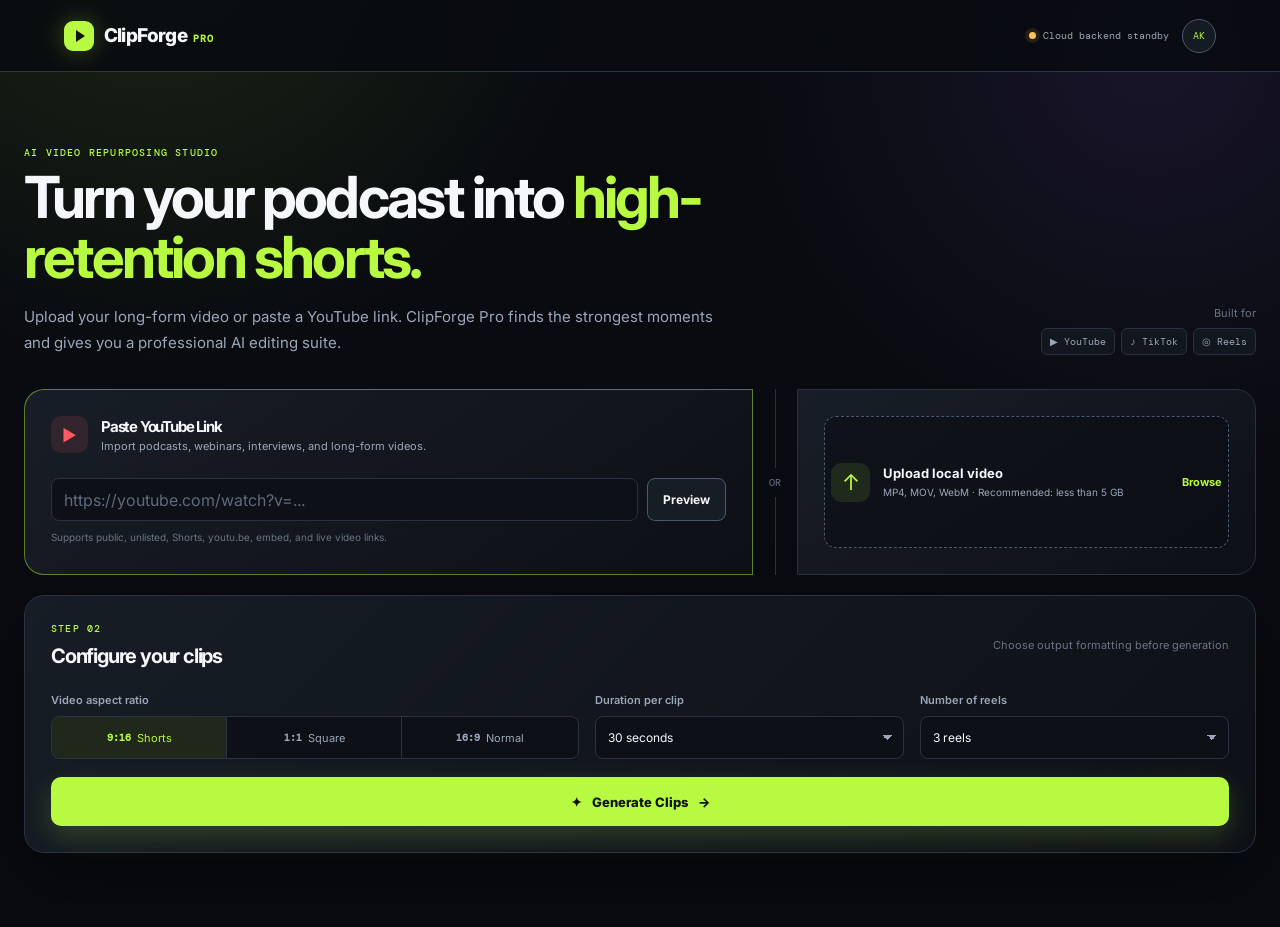
==== index.html @ 9329904c "Rename ideo.html to index.html" ====
<!DOCTYPE html>
<html lang="en">
<head>
  <meta charset="UTF-8" />
  <meta name="viewport" content="width=device-width, initial-scale=1.0" />
  <meta
    name="description"
    content="ClipForge Pro - AI Podcast to Shorts Video Editor"
  />
  <title>ClipForge Pro — AI Podcast to Shorts Editor</title>

  <link rel="preconnect" href="https://fonts.googleapis.com" />
  <link rel="preconnect" href="https://fonts.gstatic.com" crossorigin />
  <link
    href="https://fonts.googleapis.com/css2?family=DM+Mono:wght@400;500&family=Inter:wght@400;500;600;700;800&display=swap"
    rel="stylesheet"
  />

  <style>
    :root {
      --bg: #090b10;
      --bg-deep: #050609;
      --panel: #11151c;
      --panel-light: #171d26;
      --panel-hover: #202834;
      --border: #293241;
      --border-bright: #4b596d;
      --text: #f5f7fb;
      --muted: #9ba7b9;
      --dim: #687486;
      --accent: #b8fa42;
      --accent-dark: #82bd1b;
      --accent-text: #101507;
      --purple: #aa89ff;
      --success: #79e8af;
      --danger: #ff7180;
      --warning: #ffc15a;
      --radius-lg: 20px;
      --radius-md: 13px;
      --radius-sm: 8px;
      --shadow: 0 24px 70px rgba(0, 0, 0, 0.42);
      --mono: "DM Mono", monospace;
      --font: "Inter", sans-serif;
    }

    * {
      box-sizing: border-box;
    }

    html {
      scroll-behavior: smooth;
    }

    body {
      min-width: 320px;
      margin: 0;
      color: var(--text);
      background:
        radial-gradient(circle at 12% -10%, rgba(158, 229, 55, 0.13), transparent 30%),
        radial-gradient(circle at 90% 6%, rgba(133, 91, 225, 0.12), transparent 28%),
        var(--bg);
      font-family: var(--font);
    }

    button,
    input,
    select {
      font: inherit;
    }

    button {
      cursor: pointer;
    }

    button:focus-visible,
    input:focus-visible,
    select:focus-visible {
      outline: 2px solid var(--accent);
      outline-offset: 3px;
    }

    .hidden {
      display: none !important;
    }

    .topbar {
      position: sticky;
      z-index: 100;
      top: 0;
      display: flex;
      height: 72px;
      align-items: center;
      justify-content: space-between;
      padding: 0 clamp(18px, 5vw, 74px);
      border-bottom: 1px solid rgba(60, 72, 89, 0.7);
      background: rgba(9, 11, 16, 0.84);
      backdrop-filter: blur(16px);
    }

    .brand {
      display: inline-flex;
      align-items: center;
      gap: 10px;
      color: var(--text);
      font-size: 19px;
      font-weight: 800;
      letter-spacing: -0.8px;
      text-decoration: none;
    }

    .brand-mark {
      display: grid;
      width: 30px;
      height: 30px;
      place-items: center;
      border-radius: 9px;
      background: var(--accent);
      box-shadow: 0 0 25px rgba(184, 250, 66, 0.28);
    }

    .brand-play {
      width: 0;
      height: 0;
      margin-left: 2px;
      border-top: 6px solid transparent;
      border-bottom: 6px solid transparent;
      border-left: 9px solid #101506;
    }

    .brand-pro {
      margin-left: 3px;
      color: var(--accent);
      font-family: var(--mono);
      font-size: 10px;
      letter-spacing: 1px;
    }

    .topbar-actions {
      display: flex;
      align-items: center;
      gap: 13px;
    }

    .backend-status {
      display: inline-flex;
      align-items: center;
      gap: 7px;
      color: var(--muted);
      font-family: var(--mono);
      font-size: 10px;
    }

    .status-dot {
      width: 7px;
      height: 7px;
      border-radius: 50%;
      background: var(--warning);
      box-shadow: 0 0 0 4px rgba(255, 193, 90, 0.1);
    }

    .status-dot.connected {
      background: var(--success);
      box-shadow: 0 0 0 4px rgba(121, 232, 175, 0.12);
    }

    .profile {
      display: grid;
      width: 34px;
      height: 34px;
      place-items: center;
      border: 1px solid var(--border-bright);
      border-radius: 50%;
      color: var(--accent);
      background: #151b22;
      font-family: var(--mono);
      font-size: 10px;
    }

    .page-container {
      width: min(1280px, calc(100% - 48px));
      margin: 0 auto;
    }

    .entry-section {
      padding: 74px 0;
    }

    .section-heading {
      display: flex;
      align-items: flex-end;
      justify-content: space-between;
      gap: 28px;
      margin-bottom: 34px;
    }

    .eyebrow {
      margin: 0 0 9px;
      color: var(--accent);
      font-family: var(--mono);
      font-size: 10px;
      font-weight: 500;
      letter-spacing: 1.2px;
    }

    h1,
    h2,
    h3,
    h4,
    p {
      margin-top: 0;
    }

    h1 {
      max-width: 820px;
      margin-bottom: 17px;
      font-size: clamp(35px, 5vw, 58px);
      letter-spacing: -2.8px;
      line-height: 1.03;
    }

    h1 span {
      color: var(--accent);
    }

    h2 {
      margin-bottom: 10px;
      font-size: 26px;
      letter-spacing: -1.2px;
    }

    .description {
      max-width: 700px;
      margin-bottom: 0;
      color: var(--muted);
      font-size: 15px;
      line-height: 1.7;
    }

    .platform-area {
      flex: 0 0 auto;
      color: var(--dim);
      font-size: 11px;
      text-align: right;
    }

    .platforms {
      display: flex;
      justify-content: flex-end;
      gap: 6px;
      margin-top: 8px;
    }

    .platforms span {
      padding: 6px 8px;
      border: 1px solid var(--border);
      border-radius: 6px;
      color: var(--muted);
      background: rgba(19, 24, 32, 0.85);
      font-family: var(--mono);
      font-size: 10px;
    }

    .source-grid {
      display: grid;
      grid-template-columns: minmax(0, 1.35fr) 44px minmax(260px, 0.85fr);
      margin-bottom: 20px;
    }

    .source-card {
      min-height: 186px;
      padding: 26px;
      border: 1px solid var(--border);
      background: linear-gradient(145deg, rgba(25, 31, 41, 0.95), rgba(13, 16, 22, 0.98));
    }

    .youtube-card {
      border-color: rgba(184, 250, 66, 0.46);
      border-radius: var(--radius-lg) 0 0 var(--radius-lg);
    }

    .upload-card {
      display: flex;
      border-radius: 0 var(--radius-lg) var(--radius-lg) 0;
    }

    .source-heading {
      display: flex;
      align-items: center;
      gap: 13px;
    }

    .source-icon {
      display: grid;
      width: 37px;
      height: 37px;
      flex: 0 0 auto;
      place-items: center;
      border-radius: 10px;
      font-size: 16px;
    }

    .youtube-icon {
      color: #ff5962;
      background: rgba(255, 89, 98, 0.12);
    }

    .source-heading h2 {
      margin: 0 0 3px;
      font-size: 15px;
    }

    .source-heading p {
      margin: 0;
      color: var(--muted);
      font-size: 11px;
    }

    .source-divider {
      display: grid;
      position: relative;
      z-index: 1;
      place-items: center;
      color: var(--dim);
      font-family: var(--mono);
      font-size: 10px;
    }

    .source-divider::before {
      position: absolute;
      z-index: -1;
      width: 1px;
      height: 100%;
      background: var(--border);
      content: "";
    }

    .source-divider span {
      padding: 8px 0;
      background: var(--bg);
    }

    .input-row {
      display: flex;
      gap: 9px;
      margin-top: 25px;
    }

    input,
    select {
      width: 100%;
      min-height: 43px;
      padding: 0 12px;
      border: 1px solid var(--border);
      border-radius: var(--radius-sm);
      color: var(--text);
      background: #0d1016;
    }

    input::placeholder {
      color: #5e6b7c;
    }

    select {
      appearance: none;
      background-image:
        linear-gradient(45deg, transparent 50%, var(--muted) 50%),
        linear-gradient(135deg, var(--muted) 50%, transparent 50%);
      background-position:
        calc(100% - 16px) 18px,
        calc(100% - 11px) 18px;
      background-repeat: no-repeat;
      background-size: 5px 5px, 5px 5px;
      font-size: 12px;
    }

    .button-secondary {
      min-height: 43px;
      padding: 0 15px;
      border: 1px solid var(--border-bright);
      border-radius: var(--radius-sm);
      color: var(--text);
      background: #171d25;
      font-size: 12px;
      font-weight: 700;
      white-space: nowrap;
      transition: 0.2s ease;
    }

    .button-secondary:hover {
      border-color: var(--accent);
      color: var(--accent);
      background: #1a2311;
    }

    .input-help {
      margin: 10px 0 0;
      color: var(--dim);
      font-size: 10px;
    }

    .upload-trigger {
      display: flex;
      width: 100%;
      align-items: center;
      gap: 13px;
      border: 1px dashed #4a586c;
      border-radius: 12px;
      color: var(--text);
      background: rgba(12, 15, 21, 0.65);
      text-align: left;
      transition: 0.2s ease;
    }

    .upload-trigger:hover,
    .upload-card.dragging .upload-trigger {
      border-color: var(--accent);
      background: rgba(184, 250, 66, 0.07);
    }

    .upload-icon {
      display: grid;
      width: 39px;
      height: 39px;
      flex: 0 0 auto;
      place-items: center;
      border-radius: 10px;
      color: var(--accent);
      background: rgba(184, 250, 66, 0.1);
      font-size: 22px;
    }

    .upload-copy {
      display: grid;
      gap: 4px;
    }

    .upload-copy strong {
      font-size: 13px;
    }

    .upload-copy small {
      color: var(--muted);
      font-size: 10px;
      line-height: 1.4;
    }

    .browse-text {
      margin-left: auto;
      color: var(--accent);
      font-size: 11px;
      font-weight: 700;
    }

    .video-confirmation {
      display: flex;
      align-items: center;
      gap: 16px;
      margin-bottom: 25px;
      padding: 13px;
      border: 1px solid rgba(121, 232, 175, 0.3);
      border-radius: var(--radius-md);
      background: linear-gradient(90deg, rgba(38, 101, 71, 0.22), rgba(16, 21, 28, 0.94));
    }

    .confirmation-image {
      position: relative;
      width: 130px;
      height: 73px;
      overflow: hidden;
      border-radius: 8px;
      background: #222b38;
    }

    .confirmation-image img {
      width: 100%;
      height: 100%;
      object-fit: cover;
    }

    .duration-badge {
      position: absolute;
      right: 5px;
      bottom: 5px;
      padding: 3px 5px;
      border-radius: 4px;
      background: rgba(0, 0, 0, 0.8);
      font-family: var(--mono);
      font-size: 9px;
    }

    .confirmation-details {
      flex: 1;
    }

    .ready-label {
      color: var(--success);
      font-family: var(--mono);
      font-size: 10px;
      letter-spacing: 0.8px;
    }

    .confirmation-details h3 {
      margin: 4px 0;
      font-size: 15px;
    }

    .confirmation-details p {
      margin: 0;
      color: var(--muted);
      font-size: 11px;
    }

    .remove-button {
      border: 0;
      color: var(--dim);
      background: transparent;
      font-size: 11px;
    }

    .remove-button:hover {
      color: var(--danger);
    }

    .config-panel {
      padding: 26px;
      border: 1px solid var(--border);
      border-radius: var(--radius-lg);
      background: linear-gradient(135deg, rgba(23, 29, 38, 0.98), rgba(13, 17, 23, 0.98));
      box-shadow: var(--shadow);
    }

    .panel-heading {
      display: flex;
      align-items: center;
      justify-content: space-between;
    }

    .panel-heading h2 {
      margin-bottom: 0;
      font-size: 20px;
    }

    .panel-hint {
      color: var(--dim);
      font-size: 11px;
    }

    .config-grid {
      display: grid;
      grid-template-columns: 1.45fr 0.85fr 0.85fr;
      gap: 16px;
      margin: 25px 0 18px;
    }

    .config-group label {
      display: block;
      margin-bottom: 9px;
      color: var(--muted);
      font-size: 11px;
      font-weight: 600;
    }

    .segmented {
      display: grid;
      grid-template-columns: repeat(3, 1fr);
      min-height: 43px;
      overflow: hidden;
      border: 1px solid var(--border);
      border-radius: var(--radius-sm);
      background: #0d1016;
    }

    .segment {
      display: flex;
      align-items: center;
      justify-content: center;
      gap: 6px;
      border: 0;
      border-right: 1px solid var(--border);
      color: var(--muted);
      background: transparent;
      font-size: 11px;
    }

    .segment:last-child {
      border-right: 0;
    }

    .segment strong {
      color: inherit;
      font-family: var(--mono);
      font-size: 10px;
    }

    .segment.active {
      color: var(--accent);
      background: rgba(184, 250, 66, 0.1);
    }

    .custom-duration-panel {
      display: flex;
      align-items: end;
      gap: 14px;
      margin-bottom: 20px;
      padding: 15px;
      border: 1px solid rgba(184, 250, 66, 0.26);
      border-radius: 11px;
      background: rgba(184, 250, 66, 0.055);
    }

    .custom-duration-intro {
      flex: 1;
    }

    .custom-duration-intro strong {
      display: block;
      margin-bottom: 4px;
      color: var(--accent);
      font-size: 12px;
    }

    .custom-duration-intro p {
      margin: 0;
      color: var(--muted);
      font-size: 10px;
      line-height: 1.5;
    }

    .custom-time-field {
      width: 105px;
    }

    .custom-time-field label {
      display: block;
      margin-bottom: 7px;
      color: var(--muted);
      font-size: 10px;
    }

    .custom-time-field input {
      min-height: 40px;
      font-family: var(--mono);
      font-size: 13px;
    }

    .generate-button,
    .download-button,
    .export-button {
      display: inline-flex;
      min-height: 49px;
      align-items: center;
      justify-content: center;
      gap: 10px;
      border: 0;
      border-radius: 10px;
      color: var(--accent-text);
      background: var(--accent);
      box-shadow: 0 10px 28px rgba(184, 250, 66, 0.19);
      font-size: 13px;
      font-weight: 800;
      transition: transform 0.2s ease, background 0.2s ease;
    }

    .generate-button {
      width: 100%;
    }

    .generate-button:hover,
    .download-button:hover,
    .export-button:hover {
      transform: translateY(-2px);
      background: #c8ff61;
    }

    .generate-button:disabled {
      cursor: not-allowed;
      opacity: 0.7;
    }

    .gallery-section {
      padding: 58px 0 85px;
      border-top: 1px solid var(--border);
    }

    .gallery-heading {
      align-items: center;
    }

    .gallery-summary {
      display: flex;
      align-items: center;
      gap: 14px;
      margin-bottom: 24px;
      padding: 13px 17px;
      border: 1px solid var(--border);
      border-radius: 10px;
      color: var(--muted);
      background: #10141a;
      font-size: 11px;
    }

    .summary-number {
      margin-right: 4px;
      color: var(--text);
      font-family: var(--mono);
      font-size: 14px;
      font-weight: 700;
    }

    .summary-divider {
      width: 1px;
      height: 20px;
      background: var(--border);
    }

    .complete-status {
      display: inline-flex;
      align-items: center;
      gap: 6px;
      margin-left: auto;
      color: var(--success);
    }

    .complete-status span {
      display: grid;
      width: 16px;
      height: 16px;
      place-items: center;
      border-radius: 50%;
      background: rgba(121, 232, 175, 0.14);
      font-size: 10px;
    }

    .clip-gallery {
      display: grid;
      grid-template-columns: repeat(3, minmax(0, 1fr));
      gap: 19px;
    }

    .clip-card {
      overflow: hidden;
      border: 1px solid var(--border);
      border-radius: var(--radius-md);
      background: #11151c;
      box-shadow: 0 12px 28px rgba(0, 0, 0, 0.18);
      transition: transform 0.2s ease, border-color 0.2s ease;
    }

    .clip-card:hover {
      border-color: #5c6b80;
      transform: translateY(-4px);
    }

    .clip-preview {
      position: relative;
      aspect-ratio: 16 / 10;
      overflow: hidden;
      background: linear-gradient(135deg, #273041, #111720);
    }

    .clip-preview img,
    .clip-preview video {
      width: 100%;
      height: 100%;
      object-fit: cover;
    }

    .preview-play {
      position: absolute;
      top: 50%;
      left: 50%;
      display: grid;
      width: 46px;
      height: 46px;
      place-items: center;
      border: 1px solid rgba(255, 255, 255, 0.35);
      border-radius: 50%;
      color: #fff;
      background: rgba(2, 4, 6, 0.6);
      transform: translate(-50%, -50%);
      backdrop-filter: blur(8px);
    }

    .viral-score {
      position: absolute;
      top: 10px;
      left: 10px;
      padding: 6px 8px;
      border: 1px solid rgba(184, 250, 66, 0.4);
      border-radius: 6px;
      color: var(--accent);
      background: rgba(8, 14, 4, 0.9);
      font-family: var(--mono);
      font-size: 10px;
    }

    .clip-duration {
      position: absolute;
      right: 10px;
      bottom: 10px;
      padding: 4px 6px;
      border-radius: 4px;
      background: rgba(0, 0, 0, 0.78);
      font-family: var(--mono);
      font-size: 10px;
    }

    .clip-details {
      padding: 15px;
    }

    .clip-details h3 {
      margin-bottom: 8px;
      font-size: 14px;
      line-height: 1.4;
    }

    .clip-details p {
      overflow: hidden;
      margin-bottom: 15px;
      color: var(--muted);
      font-size: 11px;
      line-height: 1.5;
      text-overflow: ellipsis;
      white-space: nowrap;
    }

    .clip-footer {
      display: flex;
      align-items: center;
      justify-content: space-between;
      gap: 10px;
    }

    .clip-timecode {
      color: var(--dim);
      font-family: var(--mono);
      font-size: 10px;
    }

    .edit-button {
      padding: 8px 10px;
      border: 1px solid rgba(184, 250, 66, 0.44);
      border-radius: 7px;
      color: var(--accent);
      background: rgba(184, 250, 66, 0.08);
      font-size: 10px;
      font-weight: 700;
    }

    .edit-button:hover {
      background: rgba(184, 250, 66, 0.17);
    }

    .editor-section {
      min-height: 100vh;
      background: #090c11;
    }

    .editor-topbar {
      display: flex;
      min-height: 84px;
      align-items: center;
      justify-content: space-between;
      padding: 14px clamp(20px, 4vw, 56px);
      border-bottom: 1px solid var(--border);
      background: #101319;
    }

    .editor-title {
      display: flex;
      align-items: center;
      gap: 17px;
    }

    .back-button {
      padding: 7px 0;
      border: 0;
      color: var(--muted);
      background: transparent;
      font-size: 11px;
    }

    .back-button:hover {
      color: var(--accent);
    }

    .editor-line {
      width: 1px;
      height: 36px;
      background: var(--border);
    }

    .editor-title .eyebrow {
      margin-bottom: 3px;
      font-size: 8px;
    }

    .editor-title h2 {
      margin: 0;
      font-size: 16px;
    }

    .editor-actions {
      display: flex;
      align-items: center;
      gap: 10px;
    }

    .save-button {
      min-height: 40px;
      padding: 0 15px;
      border: 1px solid var(--border-bright);
      border-radius: 8px;
      color: var(--text);
      background: #171d25;
      font-size: 11px;
      font-weight: 700;
    }

    .export-button {
      min-height: 40px;
      padding: 0 16px;
      font-size: 12px;
    }

    .editor-workspace {
      display: grid;
      grid-template-columns: 270px minmax(360px, 1fr) 230px;
      min-height: 600px;
    }

    .tools-panel,
    .inspector-panel {
      background: #10141a;
    }

    .tools-panel {
      padding: 19px 14px;
      border-right: 1px solid var(--border);
    }

    .tools-heading {
      display: flex;
      align-items: flex-start;
      justify-content: space-between;
      padding: 0 6px 14px;
      border-bottom: 1px solid var(--border);
    }

    .tools-heading .eyebrow {
      margin-bottom: 5px;
      font-size: 8px;
    }

    .tools-heading h3 {
      margin: 0;
      font-size: 17px;
    }

    .pro-label {
      padding: 4px 6px;
      border: 1px solid rgba(184, 250, 66, 0.36);
      border-radius: 4px;
      color: var(--accent);
      font-family: var(--mono);
      font-size: 8px;
    }

    .tools-list {
      display: grid;
      gap: 9px;
      margin-top: 13px;
    }

    .tool-card {
      padding: 12px;
      border: 1px solid var(--border);
      border-radius: 10px;
      background: #151a22;
    }

    .tool-card.compact {
      display: flex;
      align-items: center;
      justify-content: space-between;
    }

    .tool-title {
      display: flex;
      align-items: center;
      gap: 9px;
    }

    .tool-icon {
      display: grid;
      width: 28px;
      height: 28px;
      flex: 0 0 auto;
      place-items: center;
      border-radius: 7px;
      color: var(--accent);
      background: rgba(184, 250, 66, 0.1);
      font-family: var(--mono);
      font-size: 13px;
    }

    .caption-tool-icon {
      color: #ccbaff;
      background: rgba(170, 137, 255, 0.15);
      font-weight: 800;
    }

    .tool-title h4 {
      margin: 0 0 2px;
      font-size: 11px;
    }

    .tool-title p {
      margin: 0;
      color: var(--dim);
      font-size: 9px;
    }

    .language-row {
      display: grid;
      grid-template-columns: 1fr 1fr;
      gap: 6px;
      margin-top: 10px;
    }

    .tool-card select {
      min-height: 31px;
      padding: 0 7px;
      background-position:
        calc(100% - 11px) 13px,
        calc(100% - 7px) 13px;
      background-size: 4px 4px, 4px 4px;
      font-size: 9px;
    }

    .tool-card > select {
      margin-top: 10px;
    }

    .tool-button {
      width: 100%;
      min-height: 31px;
      margin-top: 8px;
      border: 1px solid #465367;
      border-radius: 6px;
      color: var(--text);
      background: #202733;
      font-size: 10px;
      font-weight: 700;
    }

    .tool-button:hover {
      border-color: var(--accent);
      color: var(--accent);
    }

    .mini-tool-button {
      width: auto;
      min-width: 64px;
      margin-top: 0;
      padding: 0 8px;
    }

    .switch {
      position: relative;
      display: inline-block;
      width: 38px;
      height: 21px;
    }

    .switch input {
      width: 0;
      height: 0;
      opacity: 0;
    }

    .switch-slider {
      position: absolute;
      inset: 0;
      border-radius: 99px;
      background: #3a4555;
      cursor: pointer;
      transition: 0.2s ease;
    }

    .switch-slider::before {
      position: absolute;
      bottom: 3px;
      left: 3px;
      width: 15px;
      height: 15px;
      border-radius: 50%;
      background: #fff;
      content: "";
      transition: 0.2s ease;
    }

    .switch input:checked + .switch-slider {
      background: var(--accent-dark);
    }

    .switch input:checked + .switch-slider::before {
      transform: translateX(17px);
    }

    .editor-stage {
      display: flex;
      min-width: 0;
      flex-direction: column;
      padding: 16px 22px 12px;
      background:
        radial-gradient(circle at 50% 38%, rgba(58, 70, 88, 0.45), transparent 52%),
        #0a0d12;
    }

    .stage-toolbar {
      display: flex;
      align-items: center;
      justify-content: space-between;
      min-height: 34px;
    }

    .toolbar-group {
      display: flex;
      align-items: center;
      gap: 5px;
    }

    .toolbar-button {
      display: grid;
      width: 27px;
      height: 27px;
      place-items: center;
      border: 0;
      border-radius: 5px;
      color: var(--muted);
      background: transparent;
      font-size: 13px;
    }

    .toolbar-button:hover,
    .toolbar-button.active {
      color: var(--accent);
      background: #202731;
    }

    .ratio-label {
      padding: 4px 8px;
      border: 1px solid var(--border);
      border-radius: 5px;
      color: var(--muted);
      font-family: var(--mono);
      font-size: 10px;
    }

    .video-wrap {
      display: grid;
      min-height: 430px;
      place-items: center;
    }

    .video-canvas {
      position: relative;
      max-width: 100%;
      overflow: hidden;
      border: 1px solid #3b4655;
      border-radius: 5px;
      background: #040507;
      box-shadow: 0 25px 54px rgba(0, 0, 0, 0.58);
    }

    .ratio-9-16 {
      width: min(290px, 100%);
      aspect-ratio: 9 / 16;
    }

    .ratio-1-1 {
      width: min(420px, 100%);
      aspect-ratio: 1 / 1;
    }

    .ratio-16-9 {
      width: min(650px, 100%);
      aspect-ratio: 16 / 9;
    }

    .video-canvas video,
    .editor-poster {
      position: absolute;
      width: 100%;
      height: 100%;
      object-fit: cover;
      transform: scale(var(--video-scale, 1)) translateY(var(--video-position, 0%));
      transition: transform 0.2s ease;
    }

    .editor-poster {
      z-index: 1;
    }

    .safe-zone {
      position: absolute;
      z-index: 2;
      right: 13%;
      left: 13%;
      height: 14%;
      border: 1px dashed rgba(255, 255, 255, 0.18);
      pointer-events: none;
    }

    .safe-zone-top {
      top: 9%;
      border-bottom: 0;
    }

    .safe-zone-bottom {
      bottom: 9%;
      border-top: 0;
    }

    .caption-overlay {
      position: absolute;
      z-index: 4;
      right: 7%;
      bottom: 18%;
      left: 7%;
      color: #fff;
      font-size: clamp(14px, 2vw, 25px);
      font-weight: 900;
      letter-spacing: -0.7px;
      line-height: 1.03;
      text-align: center;
      text-shadow: 3px 3px 0 #090b0e;
    }

    .caption-overlay span,
    .caption-overlay strong {
      display: block;
    }

    .caption-overlay strong {
      color: var(--accent);
    }

    .processing-overlay {
      position: absolute;
      z-index: 20;
      inset: 0;
      display: grid;
      place-items: center;
      overflow: hidden;
      background: rgba(5, 8, 11, 0.8);
      backdrop-filter: blur(8px);
    }

    .processing-glow {
      position: absolute;
      width: 240px;
      height: 240px;
      border-radius: 50%;
      background: radial-gradient(circle, rgba(184, 250, 66, 0.22), transparent 67%);
      animation: pulse-glow 1.5s ease-in-out infinite;
    }

    .processing-content {
      z-index: 1;
      width: min(250px, 82%);
      text-align: center;
    }

    .processing-orbit {
      display: grid;
      width: 48px;
      height: 48px;
      margin: 0 auto 12px;
      place-items: center;
      border: 2px solid rgba(184, 250, 66, 0.17);
      border-top-color: var(--accent);
      border-radius: 50%;
      color: var(--accent);
      animation: rotate 1s linear infinite;
    }

    .processing-orbit span {
      animation: rotate-reverse 1s linear infinite;
    }

    .processing-label {
      margin: 0;
      color: var(--text);
      font-size: 12px;
      font-weight: 700;
    }

    .processing-percent {
      margin: 9px 0;
      color: var(--accent);
      font-family: var(--mono);
      font-size: 32px;
      font-weight: 700;
    }

    .processing-track {
      height: 5px;
      overflow: hidden;
      border-radius: 99px;
      background: #2b3440;
    }

    .processing-fill {
      width: 0;
      height: 100%;
      border-radius: inherit;
      background: var(--accent);
      box-shadow: 0 0 12px rgba(184, 250, 66, 0.75);
    }

    .processing-step {
      margin: 10px 0 0;
      color: var(--muted);
      font-size: 10px;
    }

    .playback-controls {
      display: flex;
      align-items: center;
      gap: 11px;
      padding-top: 11px;
    }

    .play-button {
      display: grid;
      width: 28px;
      height: 28px;
      place-items: center;
      border: 0;
      border-radius: 50%;
      color: var(--accent-text);
      background: var(--accent);
      font-size: 10px;
    }

    .timecode {
      color: var(--dim);
      font-family: var(--mono);
      font-size: 10px;
    }

    .scrubber,
    .range-input {
      min-height: auto;
      height: 4px;
      padding: 0;
      border: 0;
      border-radius: 5px;
      accent-color: var(--accent);
      background: #3b4554;
    }

    .scrubber {
      flex: 1;
    }

    .inspector-panel {
      padding: 15px;
      border-left: 1px solid var(--border);
    }

    .inspector-tabs {
      display: grid;
      grid-template-columns: 1fr 1fr;
      margin-bottom: 18px;
      border-bottom: 1px solid var(--border);
    }

    .inspector-tab {
      padding: 8px 3px;
      border: 0;
      border-bottom: 2px solid transparent;
      color: var(--dim);
      background: transparent;
      font-size: 10px;
      font-weight: 700;
    }

    .inspector-tab.active {
      border-bottom-color: var(--accent);
      color: var(--accent);
    }

    .inspector-content h3 {
      margin-bottom: 19px;
      font-size: 13px;
    }

    .inspector-content label {
      display: block;
      margin-bottom: 9px;
      color: var(--muted);
      font-size: 10px;
      font-weight: 600;
    }

    .inspector-content label span {
      float: right;
      color: var(--accent);
      font-family: var(--mono);
    }

    .inspector-content select {
      min-height: 36px;
      margin-bottom: 18px;
      font-size: 10px;
    }

    .inspector-content .range-input {
      margin-bottom: 19px;
    }

    .inspector-status {
      display: flex;
      align-items: center;
      justify-content: space-between;
      padding: 11px 0;
      border-top: 1px solid var(--border);
      color: var(--muted);
      font-size: 10px;
    }

    .status-on {
      padding: 4px 7px;
      border-radius: 4px;
      color: var(--success);
      background: rgba(121, 232, 175, 0.1);
      font-family: var(--mono);
      font-size: 9px;
    }

    .inspector-note {
      color: var(--dim);
      font-size: 10px;
      line-height: 1.55;
    }

    .color-input {
      height: 36px;
      margin-bottom: 18px;
      padding: 3px;
    }

    .timeline-panel {
      padding: 0 22px 16px;
      border-top: 1px solid var(--border);
      background: #101319;
    }

    .timeline-header {
      display: flex;
      min-height: 45px;
      align-items: center;
      justify-content: space-between;
      border-bottom: 1px solid var(--border);
    }

    .timeline-controls,
    .timeline-zoom {
      display: flex;
      align-items: center;
    }

    .timeline-controls {
      gap: 5px;
    }

    .timeline-icon {
      display: grid;
      width: 26px;
      height: 26px;
      place-items: center;
      border: 0;
      border-radius: 5px;
      color: var(--muted);
      background: transparent;
      font-size: 14px;
    }

    .timeline-icon:hover {
      color: var(--accent);
      background: #202731;
    }

    .timeline-divider {
      width: 1px;
      height: 17px;
      margin: 0 4px;
      background: var(--border);
    }

    .timeline-zoom {
      gap: 8px;
      color: var(--muted);
      font-size: 12px;
    }

    .timeline-zoom input {
      width: 70px;
    }

    .timeline-body {
      display: grid;
      grid-template-columns: 78px minmax(0, 1fr);
      padding-top: 8px;
    }

    .track-labels {
      color: var(--dim);
      font-size: 9px;
    }

    .ruler-space {
      height: 25px;
    }

    .track-label {
      display: flex;
      height: 42px;
      align-items: center;
      gap: 7px;
    }

    .timeline-scroll {
      overflow: hidden;
    }

    .timeline-ruler {
      display: flex;
      min-width: 100%;
      height: 25px;
      align-items: flex-start;
      justify-content: space-between;
      color: var(--dim);
      font-family: var(--mono);
      font-size: 8px;
    }

    .timeline-tracks {
      position: relative;
      min-width: 100%;
    }

    .timeline-track {
      position: relative;
      height: 42px;
      border-top: 1px solid rgba(55, 66, 82, 0.75);
      background-image: linear-gradient(90deg, rgba(76, 89, 108, 0.13) 1px, transparent 1px);
      background-size: 10% 100%;
    }

    .timeline-clip {
      position: absolute;
      top: 5px;
      bottom: 5px;
      left: 0;
      display: flex;
      align-items: center;
      border-radius: 4px;
      font-size: 9px;
    }

    .video-clip {
      width: 100%;
      justify-content: space-between;
      padding: 0 8px;
      border: 1px solid #687ca1;
      color: #dce8ff;
      background:
        linear-gradient(90deg, rgba(113, 138, 190, 0.42), rgba(74, 98, 150, 0.55)),
        repeating-linear-gradient(90deg, rgba(255, 255, 255, 0.07) 0 1px, transparent 1px 14px);
    }

    .caption-clip {
      width: 100%;
      padding: 0 8px;
      border: 1px solid rgba(170, 137, 255, 0.72);
      color: #ddcffd;
      background: rgba(170, 137, 255, 0.28);
    }

    .audio-clip {
      width: 100%;
      overflow: hidden;
      padding: 0 8px;
      border: 1px solid rgba(121, 232, 175, 0.5);
      color: #9cebc3;
      background: rgba(45, 144, 94, 0.22);
      letter-spacing: 3px;
      white-space: nowrap;
    }

    .playhead {
      position: absolute;
      z-index: 5;
      top: -25px;
      bottom: 0;
      left: 0;
      width: 1px;
      background: #ff6070;
      transition: left 0.1s linear;
    }

    .playhead::before {
      position: absolute;
      top: -3px;
      left: -4px;
      width: 9px;
      height: 9px;
      border-radius: 2px;
      background: #ff6070;
      content: "";
      transform: rotate(45deg);
    }

    .export-panel {
      display: flex;
      align-items: center;
      justify-content: space-between;
      gap: 24px;
      padding: 22px clamp(20px, 4vw, 56px);
      border-top: 1px solid var(--border);
      background: linear-gradient(90deg, #151d14, #10141a 45%);
    }

    .export-copy {
      display: flex;
      align-items: center;
      gap: 13px;
    }

    .export-icon {
      display: grid;
      width: 40px;
      height: 40px;
      place-items: center;
      border-radius: 10px;
      color: var(--accent);
      background: rgba(184, 250, 66, 0.11);
      font-size: 21px;
    }

    .export-copy .eyebrow {
      margin-bottom: 3px;
      font-size: 8px;
    }

    .export-copy h3 {
      margin: 0 0 4px;
      font-size: 16px;
    }

    .export-copy p:last-child {
      margin: 0;
      color: var(--muted);
      font-size: 11px;
    }

    .export-actions {
      display: flex;
      align-items: center;
      gap: 10px;
    }

    .export-actions select {
      width: 150px;
      min-height: 43px;
      font-size: 11px;
    }

    .download-button {
      min-height: 43px;
      padding: 0 16px;
      font-size: 11px;
    }

    .toast-container {
      position: fixed;
      z-index: 200;
      right: 22px;
      bottom: 22px;
      display: grid;
      gap: 9px;
      width: min(340px, calc(100% - 44px));
    }

    .toast {
      display: flex;
      align-items: flex-start;
      gap: 10px;
      padding: 13px;
      border: 1px solid var(--border-bright);
      border-radius: 10px;
      background: rgba(21, 27, 35, 0.97);
      box-shadow: var(--shadow);
      animation: toast-in 0.25s ease;
    }

    .toast.error {
      border-color: rgba(255, 113, 128, 0.5);
    }

    .toast.success {
      border-color: rgba(121, 232, 175, 0.45);
    }

    .toast-icon {
      color: var(--accent);
      font-size: 14px;
    }

    .toast.error .toast-icon {
      color: var(--danger);
    }

    .toast strong {
      display: block;
      margin-bottom: 3px;
      font-size: 11px;
    }

    .toast p {
      margin: 0;
      color: var(--muted);
      font-size: 10px;
      line-height: 1.45;
    }

    .modal-overlay {
      position: fixed;
      z-index: 300;
      inset: 0;
      display: grid;
      place-items: center;
      padding: 20px;
      background: rgba(3, 4, 6, 0.72);
      backdrop-filter: blur(10px);
    }

    .download-modal {
      position: relative;
      width: min(420px, 100%);
      padding: 35px;
      border: 1px solid var(--border-bright);
      border-radius: var(--radius-lg);
      background: #151a22;
      box-shadow: var(--shadow);
      text-align: center;
    }

    .modal-close {
      position: absolute;
      top: 12px;
      right: 15px;
      border: 0;
      color: var(--muted);
      background: transparent;
      font-size: 24px;
    }

    .modal-success {
      display: grid;
      width: 54px;
      height: 54px;
      margin: 0 auto 16px;
      place-items: center;
      border-radius: 50%;
      color: var(--accent-text);
      background: var(--accent);
      font-size: 24px;
      font-weight: 800;
    }

    .download-modal h2 {
      margin-bottom: 10px;
      font-size: 22px;
    }

    .download-modal > p:not(.eyebrow) {
      margin-bottom: 22px;
      color: var(--muted);
      font-size: 13px;
      line-height: 1.6;
    }

    .download-modal .generate-button {
      min-height: 44px;
    }

    @keyframes rotate {
      to {
        transform: rotate(360deg);
      }
    }

    @keyframes rotate-reverse {
      to {
        transform: rotate(-360deg);
      }
    }

    @keyframes pulse-glow {
      50% {
        opacity: 0.35;
        transform: scale(1.18);
      }
    }

    @keyframes toast-in {
      from {
        opacity: 0;
        transform: translateY(12px);
      }

      to {
        opacity: 1;
        transform: translateY(0);
      }
    }

    @media (max-width: 1060px) {
      .editor-workspace {
        grid-template-columns: 245px minmax(320px, 1fr);
      }

      .inspector-panel {
        display: none;
      }

      .clip-gallery {
        grid-template-columns: repeat(2, minmax(0, 1fr));
      }
    }

    @media (max-width: 790px) {
      .section-heading,
      .gallery-heading {
        align-items: flex-start;
        flex-direction: column;
      }

      .platform-area {
        text-align: left;
      }

      .platforms {
        justify-content: flex-start;
      }

      .source-grid {
        grid-template-columns: 1fr;
      }

      .youtube-card,
      .upload-card {
        border-radius: var(--radius-lg);
      }

      .source-divider {
        height: 44px;
      }

      .source-divider::before {
        width: 100%;
        height: 1px;
      }

      .source-divider span {
        padding: 0 8px;
      }

      .config-grid {
        grid-template-columns: 1fr;
      }

      .custom-duration-panel {
        align-items: stretch;
        flex-wrap: wrap;
      }

      .custom-duration-intro {
        min-width: 100%;
      }

      .editor-workspace {
        grid-template-columns: 1fr;
      }

      .tools-panel {
        border-right: 0;
        border-bottom: 1px solid var(--border);
      }

      .tools-list {
        grid-template-columns: repeat(2, minmax(0, 1fr));
      }

      .tool-card:first-child,
      .tool-card:nth-child(2) {
        grid-column: span 2;
      }

      .video-wrap {
        min-height: 390px;
      }

      .timeline-panel {
        overflow-x: auto;
      }

      .timeline-body {
        min-width: 600px;
      }

      .export-panel,
      .export-actions {
        align-items: stretch;
        flex-direction: column;
      }

      .export-actions select,
      .download-button {
        width: 100%;
      }
    }

    @media (max-width: 540px) {
      .page-container {
        width: min(100% - 28px, 1280px);
      }

      .topbar {
        height: 64px;
        padding: 0 14px;
      }

      .backend-status {
        display: none;
      }

      .brand {
        font-size: 16px;
      }

      .entry-section {
        padding-top: 48px;
      }

      h1 {
        font-size: 35px;
        letter-spacing: -1.8px;
      }

      .source-card,
      .config-panel {
        padding: 17px;
      }

      .input-row {
        flex-direction: column;
      }

      .input-row .button-secondary {
        width: 100%;
      }

      .video-confirmation {
        align-items: flex-start;
        flex-wrap: wrap;
      }

      .confirmation-image {
        width: 104px;
        height: 59px;
      }

      .remove-button {
        width: 100%;
        text-align: left;
      }

      .segment {
        flex-direction: column;
        gap: 1px;
        font-size: 9px;
      }

      .clip-gallery {
        grid-template-columns: 1fr;
      }

      .gallery-summary {
        align-items: flex-start;
        flex-wrap: wrap;
      }

      .summary-divider {
        display: none;
      }

      .complete-status {
        width: 100%;
        margin-left: 0;
      }

      .editor-topbar {
        align-items: flex-start;
        flex-direction: column;
        gap: 13px;
      }

      .editor-actions {
        width: 100%;
      }

      .editor-actions button {
        flex: 1;
      }

      .tools-list {
        grid-template-columns: 1fr;
      }

      .tool-card:first-child,
      .tool-card:nth-child(2) {
        grid-column: auto;
      }

      .editor-stage {
        padding: 12px;
      }

      .video-wrap {
        min-height: 370px;
      }

      .timeline-panel {
        padding: 0 12px 12px;
      }
    }
  </style>
</head>

<body>
  <header class="topbar">
    <a class="brand" href="#entrySection">
      <span class="brand-mark"><span class="brand-play"></span></span>
      <span>ClipForge <span class="brand-pro">PRO</span></span>
    </a>

    <div class="topbar-actions">
      <span class="backend-status" id="backendStatus">
        <span class="status-dot" id="backendDot"></span>
        <span id="backendText">Cloud backend standby</span>
      </span>
      <span class="profile">AK</span>
    </div>
  </header>

  <main>
    <section class="entry-section page-container" id="entrySection">
      <div class="section-heading">
        <div>
          <p class="eyebrow">AI VIDEO REPURPOSING STUDIO</p>
          <h1>Turn your podcast into <span>high-retention shorts.</span></h1>
          <p class="description">
            Upload your long-form video or paste a YouTube link. ClipForge Pro
            finds the strongest moments and gives you a professional AI editing suite.
          </p>
        </div>

        <div class="platform-area">
          <span>Built for</span>
          <div class="platforms">
            <span>▶ YouTube</span>
            <span>♪ TikTok</span>
            <span>◎ Reels</span>
          </div>
        </div>
      </div>

      <div class="source-grid">
        <article class="source-card youtube-card">
          <div class="source-heading">
            <div class="source-icon youtube-icon">▶</div>
            <div>
              <h2>Paste YouTube Link</h2>
              <p>Import podcasts, webinars, interviews, and long-form videos.</p>
            </div>
          </div>

          <div class="input-row">
            <input
              type="url"
              id="youtubeUrl"
              placeholder="https://youtube.com/watch?v=..."
            />
            <button class="button-secondary" id="previewYoutubeButton" type="button">
              Preview
            </button>
          </div>

          <p class="input-help">
            Supports public, unlisted, Shorts, youtu.be, embed, and live video links.
          </p>
        </article>

        <div class="source-divider"><span>OR</span></div>

        <article class="source-card upload-card" id="uploadCard">
          <input
            type="file"
            id="localVideoInput"
            accept="video/mp4,video/webm,video/quicktime,video/x-m4v"
            hidden
          />

          <button class="upload-trigger" id="uploadTrigger" type="button">
            <span class="upload-icon">↑</span>
            <span class="upload-copy">
              <strong>Upload local video</strong>
              <small>MP4, MOV, WebM · Recommended: less than 5 GB</small>
            </span>
            <span class="browse-text">Browse</span>
          </button>
        </article>
      </div>

      <section class="video-confirmation hidden" id="videoConfirmation">
        <div class="confirmation-image">
          <img id="sourceThumbnail" src="" alt="Video thumbnail preview" />
          <span class="duration-badge" id="sourceDuration">--:--</span>
        </div>

        <div class="confirmation-details">
          <span class="ready-label">✓ VIDEO READY</span>
          <h3 id="sourceTitle">Selected video</h3>
          <p id="sourceMetadata">Your source is ready for AI analysis.</p>
        </div>

        <button class="remove-button" id="removeSourceButton" type="button">
          Remove
        </button>
      </section>

      <section class="config-panel">
        <div class="panel-heading">
          <div>
            <p class="eyebrow">STEP 02</p>
            <h2>Configure your clips</h2>
          </div>
          <span class="panel-hint">Choose output formatting before generation</span>
        </div>

        <div class="config-grid">
          <div class="config-group">
            <label>Video aspect ratio</label>
            <div class="segmented" id="aspectRatioSelector">
              <button class="segment active" type="button" data-ratio="9:16">
                <strong>9:16</strong>
                <span>Shorts</span>
              </button>
              <button class="segment" type="button" data-ratio="1:1">
                <strong>1:1</strong>
                <span>Square</span>
              </button>
              <button class="segment" type="button" data-ratio="16:9">
                <strong>16:9</strong>
                <span>Normal</span>
              </button>
            </div>
          </div>

          <div class="config-group">
            <label for="durationSelect">Duration per clip</label>
            <select id="durationSelect">
              <option value="15">15 seconds</option>
              <option value="30" selected>30 seconds</option>
              <option value="60">60 seconds</option>
              <option value="custom">Custom duration</option>
            </select>
          </div>

          <div class="config-group">
            <label for="reelCount">Number of reels</label>
            <select id="reelCount">
              <option value="1">1 reel</option>
              <option value="3" selected>3 reels</option>
              <option value="5">5 reels</option>
              <option value="auto">Auto — AI decides</option>
            </select>
          </div>
        </div>

        <div class="custom-duration-panel hidden" id="customDurationPanel">
          <div class="custom-duration-intro">
            <strong>Custom clip duration</strong>
            <p>
              Enter the exact maximum duration for every generated reel.
              The value must be at least 1 second.
            </p>
          </div>

          <div class="custom-time-field">
            <label for="customMinutes">Minutes</label>
            <input id="customMinutes" type="number" min="0" max="59" value="0" />
          </div>

          <div class="custom-time-field">
            <label for="customSeconds">Seconds</label>
            <input id="customSeconds" type="number" min="0" max="59" value="30" />
          </div>
        </div>

        <button class="generate-button" id="generateClipsButton" type="button">
          <span>✦</span>
          <span>Generate Clips</span>
          <span>→</span>
        </button>
      </section>
    </section>

    <section class="gallery-section page-container hidden" id="gallerySection">
      <div class="section-heading gallery-heading">
        <div>
          <p class="eyebrow">AI HIGHLIGHT DETECTION</p>
          <h2>Your high-potential clips</h2>
          <p class="description">
            Review AI-selected moments ranked by predicted audience retention,
            emotional impact, and shareability.
          </p>
        </div>

        <button class="button-secondary" id="newProjectButton" type="button">
          + New Project
        </button>
      </div>

      <div class="gallery-summary">
        <div>
          <span class="summary-number" id="generatedClipCount">0</span>
          <span>clips generated</span>
        </div>

        <div class="summary-divider"></div>

        <div>
          <span class="summary-number" id="averageViralScore">0%</span>
          <span>average viral score</span>
        </div>

        <div class="summary-divider"></div>

        <div class="complete-status">
          <span>✓</span>
          AI analysis complete
        </div>
      </div>

      <div class="clip-gallery" id="clipGallery"></div>
    </section>

    <section class="editor-section hidden" id="editorSection">
      <header class="editor-topbar">
        <div class="editor-title">
          <button class="back-button" id="backToGalleryButton" type="button">
            ← Back to clips
          </button>

          <span class="editor-line"></span>

          <div>
            <p class="eyebrow">PRO EDITOR</p>
            <h2 id="editorClipTitle">Untitled Clip</h2>
          </div>
        </div>

        <div class="editor-actions">
          <button class="save-button" id="saveProjectButton" type="button">
            Save Project
          </button>
          <button class="export-button" id="scrollToExportButton" type="button">
            Export →
          </button>
        </div>
      </header>

      <div class="editor-workspace">
        <aside class="tools-panel">
          <div class="tools-heading">
            <div>
              <p class="eyebrow">AI CREATIVE SUITE</p>
              <h3>Pro Tools</h3>
            </div>
            <span class="pro-label">PRO</span>
          </div>

          <div class="tools-list">
            <article class="tool-card">
              <div class="tool-title">
                <span class="tool-icon">◉</span>
                <div>
                  <h4>Voice Dubbing</h4>
                  <p>Translate while preserving tone</p>
                </div>
              </div>

              <div class="language-row">
                <select id="dubFrom">
                  <option value="English">From: English</option>
                  <option value="Hindi">From: Hindi</option>
                  <option value="Bhojpuri">From: Bhojpuri</option>
                  <option value="Maithili">From: Maithili</option>
                </select>

                <select id="dubTo">
                  <option value="English">To: English</option>
                  <option value="Hindi" selected>To: Hindi</option>
                  <option value="Bhojpuri">To: Bhojpuri</option>
                  <option value="Maithili">To: Maithili</option>
                </select>
              </div>

              <button class="tool-button" data-tool="dubbing" type="button">
                Dub Voice
              </button>
            </article>

            <article class="tool-card">
              <div class="tool-title">
                <span class="tool-icon">〽</span>
                <div>
                  <h4>Voice Changer</h4>
                  <p>Transform delivery and character</p>
                </div>
              </div>

              <select id="voiceChanger">
                <option value="Natural">Natural</option>
                <option value="Deep">Deep</option>
                <option value="Robotic">Robotic</option>
                <option value="Energetic">Energetic</option>
                <option value="Narrator">Narrator</option>
              </select>

              <button class="tool-button" data-tool="voice-changer" type="button">
                Apply Voice
              </button>
            </article>

            <article class="tool-card compact">
              <div class="tool-title">
                <span class="tool-icon caption-tool-icon">T</span>
                <div>
                  <h4>Hormozi 3D Captions</h4>
                  <p>Bold animated word captions</p>
                </div>
              </div>

              <label class="switch">
                <input id="captionsToggle" type="checkbox" />
                <span class="switch-slider"></span>
              </label>
            </article>

            <article class="tool-card compact">
              <div class="tool-title">
                <span class="tool-icon">✦</span>
                <div>
                  <h4>AI B-Roll</h4>
                  <p>Visuals and meme sound effects</p>
                </div>
              </div>

              <button class="tool-button mini-tool-button" data-tool="broll" type="button">
                Generate
              </button>
            </article>

            <article class="tool-card compact">
              <div class="tool-title">
                <span class="tool-icon">⌁</span>
                <div>
                  <h4>Studio Sound</h4>
                  <p>Noise killer and voice clarity</p>
                </div>
              </div>

              <button class="tool-button mini-tool-button" data-tool="studio-sound" type="button">
                Enhance
              </button>
            </article>

            <article class="tool-card compact">
              <div class="tool-title">
                <span class="tool-icon">▧</span>
                <div>
                  <h4>Viral Thumbnail</h4>
                  <p>Generate click-worthy cover art</p>
                </div>
              </div>

              <button class="tool-button mini-tool-button" data-tool="thumbnail" type="button">
                Create
              </button>
            </article>
          </div>
        </aside>

        <section class="editor-stage">
          <div class="stage-toolbar">
            <div class="toolbar-group">
              <button class="toolbar-button active" type="button">⌖</button>
              <button class="toolbar-button" type="button">⌗</button>
              <button class="toolbar-button" type="button">T</button>
            </div>

            <span class="ratio-label" id="editorRatioLabel">9:16</span>

            <div class="toolbar-group">
              <button class="toolbar-button" id="muteButton" type="button">♬</button>
              <button class="toolbar-button" id="fullscreenButton" type="button">⛶</button>
            </div>
          </div>

          <div class="video-wrap">
            <div class="video-canvas ratio-9-16" id="videoCanvas">
              <video id="editorVideo" playsinline preload="metadata"></video>
              <img id="editorPoster" class="editor-poster" src="" alt="Clip preview" />

              <div class="safe-zone safe-zone-top"></div>
              <div class="safe-zone safe-zone-bottom"></div>

              <div class="caption-overlay hidden" id="captionOverlay">
                <span>THIS IS HOW YOU</span>
                <strong>BUILD MOMENTUM.</strong>
              </div>

              <div class="processing-overlay hidden" id="processingOverlay">
                <div class="processing-glow"></div>

                <div class="processing-content">
                  <div class="processing-orbit"><span>✦</span></div>
                  <p class="processing-label" id="processingLabel">AI is processing</p>
                  <div class="processing-percent">
                    <span id="processingPercent">0</span>%
                  </div>
                  <div class="processing-track">
                    <div class="processing-fill" id="processingFill"></div>
                  </div>
                  <p class="processing-step" id="processingStep">
                    Preparing media pipeline…
                  </p>
                </div>
              </div>
            </div>
          </div>

          <div class="playback-controls">
            <button class="play-button" id="playButton" type="button">▶</button>
            <span class="timecode" id="currentTime">00:00</span>
            <input
              class="scrubber"
              id="playbackScrubber"
              type="range"
              min="0"
              max="100"
              value="0"
            />
            <span class="timecode" id="totalTime">00:30</span>
          </div>
        </section>

        <aside class="inspector-panel">
          <div class="inspector-tabs">
            <button class="inspector-tab active" type="button" data-tab="clip">
              Clip
            </button>
            <button class="inspector-tab" type="button" data-tab="captions">
              Captions
            </button>
          </div>

          <section class="inspector-content" id="clipInspector">
            <h3>Clip settings</h3>

            <label for="editorAspectRatio">Canvas ratio</label>
            <select id="editorAspectRatio">
              <option value="9:16">9:16 — Shorts</option>
              <option value="1:1">1:1 — Square</option>
              <option value="16:9">16:9 — Landscape</option>
            </select>

            <label for="scaleRange">
              Scale
              <span id="scaleValue">100%</span>
            </label>
            <input class="range-input" id="scaleRange" type="range" min="80" max="130" value="100" />

            <label for="positionRange">
              Vertical position
              <span id="positionValue">50%</span>
            </label>
            <input class="range-input" id="positionRange" type="range" min="0" max="100" value="50" />

            <div class="inspector-status">
              <span>AI auto-reframe</span>
              <span class="status-on">On</span>
            </div>
          </section>

          <section class="inspector-content hidden" id="captionInspector">
            <h3>Caption styling</h3>

            <label for="captionPreset">Preset</label>
            <select id="captionPreset">
              <option>Hormozi 3D</option>
              <option>Clean Creator</option>
              <option>Bold Pop</option>
              <option>Minimal Mono</option>
            </select>

            <label for="captionPosition">Position</label>
            <select id="captionPosition">
              <option>Lower third</option>
              <option>Center</option>
              <option>Top third</option>
            </select>

            <label for="captionColor">Accent color</label>
            <input class="color-input" id="captionColor" type="color" value="#b8fa42" />

            <p class="inspector-note">
              Turn on Hormozi 3D Captions from Pro Tools to apply these settings.
            </p>
          </section>
        </aside>
      </div>

      <section class="timeline-panel">
        <div class="timeline-header">
          <div class="timeline-controls">
            <button class="timeline-icon" type="button">↶</button>
            <button class="timeline-icon" type="button">↷</button>
            <span class="timeline-divider"></span>
            <button class="timeline-icon" type="button">✂</button>
            <button class="timeline-icon" type="button">⌫</button>
          </div>

          <div class="timeline-zoom">
            <span>−</span>
            <input class="range-input" id="timelineZoom" type="range" min="1" max="3" step="0.1" value="1" />
            <span>+</span>
          </div>
        </div>

        <div class="timeline-body">
          <div class="track-labels">
            <div class="ruler-space"></div>
            <div class="track-label">▣ Video</div>
            <div class="track-label">T Captions</div>
            <div class="track-label">♬ Audio</div>
          </div>

          <div class="timeline-scroll">
            <div class="timeline-ruler" id="timelineRuler"></div>

            <div class="timeline-tracks" id="timelineTracks">
              <div class="timeline-track">
                <div class="timeline-clip video-clip">
                  <span>AI Highlight Clip</span>
                  <span id="timelineDuration">00:30</span>
                </div>
              </div>

              <div class="timeline-track">
                <div class="timeline-clip caption-clip hidden" id="timelineCaptionClip">
                  Hormozi 3D Captions
                </div>
              </div>

              <div class="timeline-track">
                <div class="timeline-clip audio-clip">
                  ▁▃▆▂▅▇▃▂▆▅▁▃▆▂▅▇▃▂▆▅▁▃▆▂▅▇▃▂▆▅▁▃▆▂▅▇
                </div>
              </div>

              <div class="playhead" id="timelinePlayhead"></div>
            </div>
          </div>
        </div>
      </section>

      <section class="export-panel" id="exportPanel">
        <div class="export-copy">
          <span class="export-icon">↓</span>
          <div>
            <p class="eyebrow">FINAL EXPORT</p>
            <h3>Ready to publish?</h3>
            <p>Export your reel and AI-generated thumbnail together.</p>
          </div>
        </div>

        <div class="export-actions">
          <select id="qualitySelector">
            <option value="720p">720p HD</option>
            <option value="1080p" selected>1080p Full HD</option>
            <option value="4k">4K Ultra HD</option>
          </select>

          <button class="download-button" id="downloadButton" type="button">
            <span>Download Reel &amp; Thumbnail</span>
            <span>↓</span>
          </button>
        </div>
      </section>
    </section>
  </main>

  <div class="toast-container" id="toastContainer"></div>

  <div class="modal-overlay hidden" id="downloadModal">
    <section class="download-modal">
      <button class="modal-close" id="closeModalButton" type="button">×</button>
      <div class="modal-success">✓</div>
      <p class="eyebrow">EXPORT COMPLETE</p>
      <h2>Your content package is ready.</h2>
      <p id="downloadMessage">
        Your reel and thumbnail have been prepared for download.
      </p>
      <button class="generate-button" id="confirmDownloadButton" type="button">
        Download Files
      </button>
    </section>
  </div>

  <script>
    "use strict";

    /*
      ===============================================================
      RENDER BACKEND CONFIGURATION
      ===============================================================

      Replace this with your deployed Render backend URL.

      Example:
      const BACKEND_URL = "https://clipforge-backend.onrender.com";

      Your Render backend must allow CORS from your GitHub Pages domain.
      For testing, you can allow:
      Access-Control-Allow-Origin: *
    */
    const BACKEND_URL = "https://video-editer-backend.onrender.com";

    /*
      ===============================================================
      APPLICATION STATE
      ===============================================================
    */
    const appState = {
      source: {
        type: null,
        url: null,
        file: null,
        title: null,
        thumbnail: null,
        duration: 0
      },
      config: {
        aspectRatio: "9:16",
        duration: 30,
        reelCount: "3"
      },
      clips: [],
      activeClip: null,
      generatedThumbnail: null,
      isProcessing: false
    };

    const demoClips = [
      {
        id: "demo_clip_1",
        title: "The mindset shift that changes everything",
        description: "A powerful insight on consistency, momentum, and building meaningful habits.",
        viralScore: 95,
        startTime: 142,
        endTime: 172,
        duration: 30,
        thumbnail: "https://images.unsplash.com/photo-1556761175-b413da4baf72?auto=format&fit=crop&w=1200&q=85"
      },
      {
        id: "demo_clip_2",
        title: "Why most people quit before results arrive",
        description: "The uncomfortable truth behind patience and long-term consistency.",
        viralScore: 91,
        startTime: 338,
        endTime: 368,
        duration: 30,
        thumbnail: "https://images.unsplash.com/photo-1551836022-d5d88e9218df?auto=format&fit=crop&w=1200&q=85"
      },
      {
        id: "demo_clip_3",
        title: "Your next level requires a new standard",
        description: "A concise framework for raising standards and achieving growth.",
        viralScore: 88,
        startTime: 524,
        endTime: 554,
        duration: 30,
        thumbnail: "https://images.unsplash.com/photo-1521737711867-e3b97375f902?auto=format&fit=crop&w=1200&q=85"
      },
      {
        id: "demo_clip_4",
        title: "The system behind repeatable success",
        description: "An actionable explanation of systems, discipline, and compounding outcomes.",
        viralScore: 86,
        startTime: 711,
        endTime: 741,
        duration: 30,
        thumbnail: "https://images.unsplash.com/photo-1556761175-4b46a572b786?auto=format&fit=crop&w=1200&q=85"
      },
      {
        id: "demo_clip_5",
        title: "Stop waiting for the perfect moment",
        description: "An energetic clip about action, urgency, and building confidence.",
        viralScore: 83,
        startTime: 913,
        endTime: 943,
        duration: 30,
        thumbnail: "https://images.unsplash.com/photo-1516321318423-f06f85e504b3?auto=format&fit=crop&w=1200&q=85"
      }
    ];

    const processingSteps = {
      "Generating clips": [
        "Reading source metadata…",
        "Extracting and transcribing speech…",
        "Detecting emotional peaks…",
        "Scoring moments for retention…",
        "Auto-reframing video composition…",
        "Preparing your clip gallery…"
      ],
      "Dubbing voice": [
        "Separating original voice track…",
        "Translating transcript with context…",
        "Matching speaker cadence…",
        "Synthesizing localized audio…",
        "Aligning dubbed timing…",
        "Finalizing voice dubbing…"
      ],
      "Applying voice changer": [
        "Analyzing source vocal profile…",
        "Creating transformation model…",
        "Transforming vocal tone…",
        "Preserving original timing…",
        "Balancing output levels…",
        "Applying voice effect…"
      ],
      "Generating Hormozi captions": [
        "Transcribing speech word by word…",
        "Identifying emphasis points…",
        "Creating animated text layers…",
        "Applying 3D caption style…",
        "Synchronizing caption timing…",
        "Captions ready…"
      ],
      "Generating AI B-Roll": [
        "Understanding clip context…",
        "Finding visual cutaway opportunities…",
        "Generating B-roll recommendations…",
        "Placing meme sound effects…",
        "Timing visual transitions…",
        "B-roll sequence ready…"
      ],
      "Enhancing studio sound": [
        "Analyzing room noise…",
        "Removing audio artifacts…",
        "Enhancing speech frequencies…",
        "Normalizing voice loudness…",
        "Polishing sound clarity…",
        "Studio sound applied…"
      ],
      "Generating viral thumbnail": [
        "Finding the strongest video frame…",
        "Analyzing high-click visual patterns…",
        "Creating thumbnail composition…",
        "Enhancing contrast and focal point…",
        "Generating headline treatment…",
        "Thumbnail ready…"
      ],
      "Preparing export": [
        "Rendering captions and effects…",
        "Encoding optimized reel…",
        "Exporting selected quality…",
        "Generating thumbnail package…",
        "Verifying final files…",
        "Export complete…"
      ]
    };

    /*
      ===============================================================
      RENDER API CLIENT
      ===============================================================
    */

    const ClipForgeAPI = {
      async checkHealth() {
        return apiRequest("/health", {
          method: "GET"
        });
      },

      async generateClips(payload) {
        return apiRequest("/api/clips/generate", {
          method: "POST",
          body: JSON.stringify(payload)
        });
      },

      async uploadAndGenerate(file, config) {
        const formData = new FormData();

        formData.append("video", file);
        formData.append("aspect_ratio", config.aspectRatio);
        formData.append("clip_duration", String(config.duration));
        formData.append("clip_count", config.reelCount);

        return apiRequest("/api/clips/upload", {
          method: "POST",
          body: formData,
          isFormData: true
        });
      },

      async applyTool(clipId, toolName, settings) {
        return apiRequest(
          "/api/clips/" + encodeURIComponent(clipId) + "/tools/" + encodeURIComponent(toolName),
          {
            method: "POST",
            body: JSON.stringify(settings)
          }
        );
      },

      async prepareExport(clipId, settings) {
        return apiRequest(
          "/api/clips/" + encodeURIComponent(clipId) + "/export",
          {
            method: "POST",
            body: JSON.stringify(settings)
          }
        );
      },

      async downloadExport(clipId) {
        return apiRequest(
          "/api/clips/" + encodeURIComponent(clipId) + "/download",
          {
            method: "GET"
          }
        );
      }
    };

    async function apiRequest(path, options = {}) {
      if (!BACKEND_URL || BACKEND_URL === "YOUR_RENDER_URL_HERE") {
        throw new Error("BACKEND_URL is not configured.");
      }

      const headers = {
        ...(options.isFormData ? {} : { "Content-Type": "application/json" }),
        ...(options.headers || {})
      };

      const response = await fetch(BACKEND_URL + path, {
        method: options.method || "GET",
        headers,
        body: options.body,
        mode: "cors"
      });

      const contentType = response.headers.get("content-type") || "";
      const data = contentType.includes("application/json")
        ? await response.json()
        : await response.text();

      if (!response.ok) {
        const message =
          typeof data === "object"
            ? data.detail || data.message || "The backend request failed."
            : data || "The backend request failed.";

        throw new Error(message);
      }

      return data;
    }

    /*
      ===============================================================
      INITIALIZATION
      ===============================================================
    */

    document.addEventListener("DOMContentLoaded", () => {
      bindSourceEvents();
      bindConfigurationEvents();
      bindEditorEvents();
      bindModalEvents();
      renderTimelineRuler(30);
      checkCloudBackend();
    });

    async function checkCloudBackend() {
      const backendDot = document.getElementById("backendDot");
      const backendText = document.getElementById("backendText");

      try {
        const result = await ClipForgeAPI.checkHealth();

        if (result && (result.status === "ok" || result.status === "healthy")) {
          backendDot.classList.add("connected");
          backendText.textContent = "Render backend connected";
        }
      } catch (error) {
        backendText.textContent = "Cloud backend standby";
      }
    }

    /*
      ===============================================================
      SECTION 1: SOURCE AND CONFIGURATION
      ===============================================================
    */

    function bindSourceEvents() {
      const youtubeInput = document.getElementById("youtubeUrl");
      const previewYoutubeButton = document.getElementById("previewYoutubeButton");
      const localVideoInput = document.getElementById("localVideoInput");
      const uploadTrigger = document.getElementById("uploadTrigger");
      const uploadCard = document.getElementById("uploadCard");

      previewYoutubeButton.addEventListener("click", () => {
        previewYoutubeSource(youtubeInput.value.trim());
      });

      youtubeInput.addEventListener("keydown", (event) => {
        if (event.key === "Enter") {
          previewYoutubeSource(youtubeInput.value.trim());
        }
      });

      uploadTrigger.addEventListener("click", () => {
        localVideoInput.click();
      });

      localVideoInput.addEventListener("change", (event) => {
        const file = event.target.files[0];

        if (file) {
          previewLocalSource(file);
        }
      });

      ["dragenter", "dragover"].forEach((eventName) => {
        uploadCard.addEventListener(eventName, (event) => {
          event.preventDefault();
          uploadCard.classList.add("dragging");
        });
      });

      ["dragleave", "drop"].forEach((eventName) => {
        uploadCard.addEventListener(eventName, (event) => {
          event.preventDefault();
          uploadCard.classList.remove("dragging");
        });
      });

      uploadCard.addEventListener("drop", (event) => {
        const file = event.dataTransfer.files[0];

        if (!file || !file.type.startsWith("video/")) {
          showToast("Invalid upload", "Please upload a valid video file.", "error");
          return;
        }

        previewLocalSource(file);
      });

      document.getElementById("removeSourceButton").addEventListener("click", resetSource);
    }

    function bindConfigurationEvents() {
      document.querySelectorAll(".segment").forEach((button) => {
        button.addEventListener("click", () => {
          document.querySelectorAll(".segment").forEach((item) => {
            item.classList.remove("active");
          });

          button.classList.add("active");
          appState.config.aspectRatio = button.dataset.ratio;
        });
      });

      document.getElementById("durationSelect").addEventListener("change", (event) => {
        const customPanel = document.getElementById("customDurationPanel");

        if (event.target.value === "custom") {
          customPanel.classList.remove("hidden");
        } else {
          customPanel.classList.add("hidden");
          appState.config.duration = Number(event.target.value);
        }
      });

      document.getElementById("customMinutes").addEventListener("input", updateCustomDuration);
      document.getElementById("customSeconds").addEventListener("input", updateCustomDuration);

      document.getElementById("reelCount").addEventListener("change", (event) => {
        appState.config.reelCount = event.target.value;
      });

      document.getElementById("generateClipsButton").addEventListener("click", generateClips);

      document.getElementById("newProjectButton").addEventListener("click", () => {
        document.getElementById("gallerySection").classList.add("hidden");
        document.getElementById("entrySection").classList.remove("hidden");
        document.getElementById("entrySection").scrollIntoView({ behavior: "smooth" });
      });
    }

    function updateCustomDuration() {
      const minutesInput = document.getElementById("customMinutes");
      const secondsInput = document.getElementById("customSeconds");

      let minutes = Number(minutesInput.value) || 0;
      let seconds = Number(secondsInput.value) || 0;

      minutes = Math.max(0, Math.min(59, minutes));
      seconds = Math.max(0, Math.min(59, seconds));

      minutesInput.value = minutes;
      secondsInput.value = seconds;

      appState.config.duration = minutes * 60 + seconds;
    }

    function getSelectedDuration() {
      const durationSelect = document.getElementById("durationSelect");

      if (durationSelect.value !== "custom") {
        return Number(durationSelect.value);
      }

      updateCustomDuration();

      if (appState.config.duration < 1) {
        showToast(
          "Invalid custom duration",
          "Custom duration must be at least 1 second.",
          "error"
        );
        return null;
      }

      return appState.config.duration;
    }

    function previewYoutubeSource(url) {
      const videoId = getYoutubeVideoId(url);

      if (!videoId) {
        showToast(
          "Invalid YouTube link",
          "Paste a valid youtube.com, youtu.be, Shorts, embed, or live link.",
          "error"
        );
        return;
      }

      const thumbnail = "https://i.ytimg.com/vi/" + videoId + "/maxresdefault.jpg";

      appState.source = {
        type: "youtube",
        url,
        file: null,
        title: "YouTube video ready for clip generation",
        thumbnail,
        duration: 0
      };

      showSourceConfirmation(
        thumbnail,
        appState.source.title,
        "YouTube source imported. Configure your output settings below.",
        "--:--"
      );

      showToast("Video preview loaded", "Your YouTube source is ready for AI analysis.", "success");
    }

    function previewLocalSource(file) {
      const objectUrl = URL.createObjectURL(file);
      const video = document.createElement("video");

      video.preload = "metadata";
      video.src = objectUrl;

      video.addEventListener("loadedmetadata", () => {
        const duration = Number.isFinite(video.duration) ? video.duration : 0;
        const canvas = document.createElement("canvas");
        const context = canvas.getContext("2d");

        canvas.width = video.videoWidth || 1280;
        canvas.height = video.videoHeight || 720;

        video.currentTime = Math.min(1, duration / 2);

        video.addEventListener(
          "seeked",
          () => {
            context.drawImage(video, 0, 0, canvas.width, canvas.height);
            const thumbnail = canvas.toDataURL("image/jpeg", 0.82);

            appState.source = {
              type: "local",
              url: objectUrl,
              file,
              title: file.name,
              thumbnail,
              duration
            };

            showSourceConfirmation(
              thumbnail,
              file.name,
              formatFileSize(file.size) + " · Local video upload ready for processing.",
              formatTime(duration)
            );

            showToast("Local video loaded", "Your upload is ready for AI analysis.", "success");
          },
          { once: true }
        );
      });

      video.addEventListener("error", () => {
        showToast(
          "Preview failed",
          "This file may use an unsupported video codec.",
          "error"
        );
      });
    }

    function showSourceConfirmation(thumbnail, title, metadata, duration) {
      document.getElementById("sourceThumbnail").src = thumbnail;
      document.getElementById("sourceTitle").textContent = title;
      document.getElementById("sourceMetadata").textContent = metadata;
      document.getElementById("sourceDuration").textContent = duration;
      document.getElementById("videoConfirmation").classList.remove("hidden");
    }

    function resetSource() {
      if (appState.source.type === "local" && appState.source.url) {
        URL.revokeObjectURL(appState.source.url);
      }

      appState.source = {
        type: null,
        url: null,
        file: null,
        title: null,
        thumbnail: null,
        duration: 0
      };

      document.getElementById("youtubeUrl").value = "";
      document.getElementById("localVideoInput").value = "";
      document.getElementById("videoConfirmation").classList.add("hidden");

      showToast("Source removed", "Choose another video to begin a new project.", "success");
    }

    async function generateClips() {
      if (!appState.source.type) {
        showToast(
          "Select a video first",
          "Paste a YouTube URL or upload a local video before generating clips.",
          "error"
        );
        return;
      }

      const duration = getSelectedDuration();

      if (!duration) {
        return;
      }

      appState.config.duration = duration;

      const generateButton = document.getElementById("generateClipsButton");
      generateButton.disabled = true;
      generateButton.innerHTML = "<span>Analyzing your video…</span>";

      simulateProcessing("Generating clips", async () => {
        try {
          let result;

          if (appState.source.type === "local") {
            result = await ClipForgeAPI.uploadAndGenerate(
              appState.source.file,
              appState.config
            );
          } else {
            result = await ClipForgeAPI.generateClips({
              source_type: "youtube",
              youtube_url: appState.source.url,
              aspect_ratio: appState.config.aspectRatio,
              clip_duration: appState.config.duration,
              clip_count: appState.config.reelCount
            });
          }

          appState.clips = normalizeBackendClips(result);
        } catch (error) {
          appState.clips = createDemoClips();

          showToast(
            "Demo gallery generated",
            "Render backend is not connected, so local preview clips are shown.",
            "success"
          );
        }

        renderClipGallery();
        document.getElementById("gallerySection").classList.remove("hidden");
        document.getElementById("gallerySection").scrollIntoView({ behavior: "smooth" });
      }).finally(() => {
        generateButton.disabled = false;
        generateButton.innerHTML = `
          <span>✦</span>
          <span>Generate Clips</span>
          <span>→</span>
        `;
      });
    }

    function createDemoClips() {
      const requestedCount =
        appState.config.reelCount === "auto"
          ? 5
          : Number(appState.config.reelCount);

      return demoClips.slice(0, requestedCount).map((clip, index) => ({
        ...clip,
        id: "demo_clip_" + (index + 1),
        duration: appState.config.duration,
        endTime: clip.startTime + appState.config.duration,
        thumbnail: appState.source.thumbnail || clip.thumbnail
      }));
    }

    function normalizeBackendClips(response) {
      const clips = Array.isArray(response) ? response : response?.clips;

      if (!Array.isArray(clips) || clips.length === 0) {
        return createDemoClips();
      }

      return clips.map((clip, index) => ({
        id: clip.id || "backend_clip_" + (index + 1),
        title: clip.title || "AI Highlight Clip " + (index + 1),
        description:
          clip.description ||
          clip.transcript ||
          "AI-selected high-retention moment.",
        viralScore: Number(clip.viral_score ?? clip.viralScore ?? 82),
        startTime: Number(clip.start_time ?? clip.startTime ?? 0),
        endTime: Number(
          clip.end_time ??
          clip.endTime ??
          appState.config.duration
        ),
        duration: Number(clip.duration ?? appState.config.duration),
        thumbnail:
          clip.thumbnail_url ||
          clip.thumbnail ||
          appState.source.thumbnail ||
          demoClips[index % demoClips.length].thumbnail,
        videoUrl: clip.video_url || clip.videoUrl || null
      }));
    }

    /*
      ===============================================================
      SECTION 2: CLIP GALLERY
      ===============================================================
    */

    function renderClipGallery() {
      const gallery = document.getElementById("clipGallery");
      const average = Math.round(
        appState.clips.reduce((total, clip) => total + clip.viralScore, 0) /
        appState.clips.length
      );

      document.getElementById("generatedClipCount").textContent = appState.clips.length;
      document.getElementById("averageViralScore").textContent = average + "%";

      gallery.innerHTML = appState.clips
        .map((clip) => {
          const previewMedia = clip.videoUrl
            ? '<video src="' + escapeHtml(clip.videoUrl) + '" muted preload="metadata"></video>'
            : '<img src="' + escapeHtml(clip.thumbnail) + '" alt="' + escapeHtml(clip.title) + '" />';

          return `
            <article class="clip-card">
              <div class="clip-preview">
                ${previewMedia}
                <span class="viral-score">🔥 ${clip.viralScore}% Viral Chance</span>
                <button
                  class="preview-play"
                  type="button"
                  data-preview-id="${escapeHtml(clip.id)}"
                  aria-label="Preview clip"
                >
                  ▶
                </button>
                <span class="clip-duration">${formatTime(clip.duration)}</span>
              </div>

              <div class="clip-details">
                <h3>${escapeHtml(clip.title)}</h3>
                <p>${escapeHtml(clip.description)}</p>

                <div class="clip-footer">
                  <span class="clip-timecode">
                    ${formatTime(clip.startTime)} — ${formatTime(clip.endTime)}
                  </span>

                  <button
                    class="edit-button"
                    type="button"
                    data-edit-id="${escapeHtml(clip.id)}"
                  >
                    Edit in Pro →
                  </button>
                </div>
              </div>
            </article>
          `;
        })
        .join("");

      document.querySelectorAll("[data-edit-id]").forEach((button) => {
        button.addEventListener("click", () => {
          openProEditor(button.dataset.editId);
        });
      });

      document.querySelectorAll("[data-preview-id]").forEach((button) => {
        button.addEventListener("click", () => {
          previewGalleryVideo(button.dataset.previewId);
        });
      });
    }

    function previewGalleryVideo(clipId) {
      const button = document.querySelector('[data-preview-id="' + clipId + '"]');
      const card = button?.closest(".clip-card");
      const video = card?.querySelector("video");

      if (!video) {
        showToast(
          "Preview image available",
          "Open this clip in Pro Editor for full editing and playback.",
          "success"
        );
        return;
      }

      if (video.paused) {
        video.play();
        button.textContent = "❚❚";
      } else {
        video.pause();
        button.textContent = "▶";
      }
    }

    /*
      ===============================================================
      SECTION 3: PRO EDITOR
      ===============================================================
    */

    function bindEditorEvents() {
      document.getElementById("backToGalleryButton").addEventListener("click", () => {
        document.getElementById("editorSection").classList.add("hidden");
        document.getElementById("gallerySection").classList.remove("hidden");
        document.getElementById("gallerySection").scrollIntoView({ behavior: "smooth" });
      });

      document.getElementById("saveProjectButton").addEventListener("click", () => {
        showToast(
          "Project saved",
          "Your current Pro Editor configuration has been saved locally.",
          "success"
        );
      });

      document.getElementById("scrollToExportButton").addEventListener("click", () => {
        document.getElementById("exportPanel").scrollIntoView({
          behavior: "smooth",
          block: "center"
        });
      });

      document.querySelectorAll("[data-tool]").forEach((button) => {
        button.addEventListener("click", () => {
          runProTool(button.dataset.tool);
        });
      });

      document.getElementById("captionsToggle").addEventListener("change", (event) => {
        const captions = document.getElementById("captionOverlay");
        const captionClip = document.getElementById("timelineCaptionClip");

        if (event.target.checked) {
          simulateProcessing("Generating Hormozi captions", async () => {
            captions.classList.remove("hidden");
            captionClip.classList.remove("hidden");
            applyCaptionStyles();

            try {
              if (appState.activeClip) {
                await ClipForgeAPI.applyTool(
                  appState.activeClip.id,
                  "captions",
                  {
                    preset: document.getElementById("captionPreset").value
                  }
                );
              }
            } catch (error) {
              /* UI continues in demonstration mode */
            }

            showToast(
              "Captions added",
              "Hormozi 3D animated captions have been added to the timeline.",
              "success"
            );
          });
        } else {
          captions.classList.add("hidden");
          captionClip.classList.add("hidden");

          showToast(
            "Captions disabled",
            "Hormozi 3D captions were removed from this clip.",
            "success"
          );
        }
      });

      document.getElementById("editorAspectRatio").addEventListener("change", (event) => {
        updateEditorRatio(event.target.value);
      });

      document.getElementById("scaleRange").addEventListener("input", (event) => {
        const value = Number(event.target.value);
        document.getElementById("scaleValue").textContent = value + "%";
        document
          .getElementById("videoCanvas")
          .style.setProperty("--video-scale", value / 100);
      });

      document.getElementById("positionRange").addEventListener("input", (event) => {
        const value = Number(event.target.value);
        document.getElementById("positionValue").textContent = value + "%";

        document
          .getElementById("videoCanvas")
          .style.setProperty("--video-position", (50 - value) / 5 + "%");
      });

      document.querySelectorAll(".inspector-tab").forEach((button) => {
        button.addEventListener("click", () => {
          const tab = button.dataset.tab;

          document.querySelectorAll(".inspector-tab").forEach((item) => {
            item.classList.remove("active");
          });

          button.classList.add("active");

          document.getElementById("clipInspector").classList.toggle("hidden", tab !== "clip");
          document.getElementById("captionInspector").classList.toggle("hidden", tab !== "captions");
        });
      });

      document.getElementById("captionPreset").addEventListener("change", applyCaptionStyles);
      document.getElementById("captionPosition").addEventListener("change", applyCaptionStyles);
      document.getElementById("captionColor").addEventListener("input", applyCaptionStyles);

      document.getElementById("playButton").addEventListener("click", toggleEditorPlayback);

      document.getElementById("editorVideo").addEventListener("play", () => {
        document.getElementById("playButton").textContent = "❚❚";
      });

      document.getElementById("editorVideo").addEventListener("pause", () => {
        document.getElementById("playButton").textContent = "▶";
      });

      document.getElementById("editorVideo").addEventListener("timeupdate", updatePlayback);

      document.getElementById("editorVideo").addEventListener("loadedmetadata", () => {
        const video = document.getElementById("editorVideo");

        if (Number.isFinite(video.duration) && video.duration > 0) {
          document.getElementById("totalTime").textContent = formatTime(video.duration);
          renderTimelineRuler(video.duration);
        }
      });

      document.getElementById("playbackScrubber").addEventListener("input", (event) => {
        const duration = getEditorDuration();
        const progress = Number(event.target.value);
        const time = duration * (progress / 100);
        const video = document.getElementById("editorVideo");

        if (video.src) {
          video.currentTime = time;
        }

        document.getElementById("currentTime").textContent = formatTime(time);
        updatePlayhead(progress);
      });

      document.getElementById("muteButton").addEventListener("click", () => {
        const video = document.getElementById("editorVideo");

        video.muted = !video.muted;
        document.getElementById("muteButton").textContent = video.muted ? "♩" : "♬";
      });

      document.getElementById("fullscreenButton").addEventListener("click", () => {
        const canvas = document.getElementById("videoCanvas");

        if (canvas.requestFullscreen) {
          canvas.requestFullscreen();
        }
      });

      document.getElementById("timelineZoom").addEventListener("input", (event) => {
        const zoom = Number(event.target.value);
        const width = zoom * 100 + "%";

        document.getElementById("timelineTracks").style.minWidth = width;
        document.getElementById("timelineRuler").style.minWidth = width;
      });

      document.getElementById("downloadButton").addEventListener("click", startExport);
    }

    function openProEditor(clipId) {
      const clip = appState.clips.find((item) => item.id === clipId);

      if (!clip) {
        return;
      }

      appState.activeClip = clip;

      document.getElementById("entrySection").classList.add("hidden");
      document.getElementById("gallerySection").classList.add("hidden");
      document.getElementById("editorSection").classList.remove("hidden");

      document.getElementById("editorClipTitle").textContent = clip.title;
      document.getElementById("editorPoster").src = clip.thumbnail;
      document.getElementById("timelineDuration").textContent = formatTime(clip.duration);
      document.getElementById("totalTime").textContent = formatTime(clip.duration);
      document.getElementById("currentTime").textContent = "00:00";
      document.getElementById("playbackScrubber").value = "0";

      const editorVideo = document.getElementById("editorVideo");
      editorVideo.pause();
      editorVideo.removeAttribute("src");

      if (clip.videoUrl) {
        editorVideo.src = clip.videoUrl;
        editorVideo.load();
      }

      updateEditorRatio(appState.config.aspectRatio);
      renderTimelineRuler(clip.duration);
      updatePlayhead(0);

      document.getElementById("editorSection").scrollIntoView({ behavior: "smooth" });
    }

    async function runProTool(toolName) {
      if (!appState.activeClip) {
        showToast(
          "No active clip",
          "Choose a clip from the gallery before using Pro Tools.",
          "error"
        );
        return;
      }

      const tools = {
        dubbing: {
          label: "Dubbing voice",
          settings: {
            from_language: document.getElementById("dubFrom").value,
            to_language: document.getElementById("dubTo").value
          },
          success:
            "Voice was dubbed from " +
            document.getElementById("dubFrom").value +
            " to " +
            document.getElementById("dubTo").value +
            "."
        },
        "voice-changer": {
          label: "Applying voice changer",
          settings: {
            voice_style: document.getElementById("voiceChanger").value
          },
          success:
            document.getElementById("voiceChanger").value +
            " voice effect applied successfully."
        },
        broll: {
          label: "Generating AI B-Roll",
          settings: {},
          success: "AI B-roll visuals and meme sound effects were added."
        },
        "studio-sound": {
          label: "Enhancing studio sound",
          settings: {},
          success: "Noise removal and studio-quality enhancement applied."
        },
        thumbnail: {
          label: "Generating viral thumbnail",
          settings: {},
          success: "Your AI-generated viral thumbnail is ready."
        }
      };

      const selectedTool = tools[toolName];

      if (!selectedTool) {
        return;
      }

      simulateProcessing(selectedTool.label, async () => {
        try {
          const result = await ClipForgeAPI.applyTool(
            appState.activeClip.id,
            toolName,
            selectedTool.settings
          );

          if (toolName === "thumbnail" && result?.thumbnail_url) {
            appState.generatedThumbnail = result.thumbnail_url;
          }
        } catch (error) {
          if (toolName === "thumbnail") {
            appState.generatedThumbnail = appState.activeClip.thumbnail;
          }
        }

        showToast("AI tool complete", selectedTool.success, "success");
      });
    }

    function updateEditorRatio(ratio) {
      const canvas = document.getElementById("videoCanvas");

      canvas.classList.remove("ratio-9-16", "ratio-1-1", "ratio-16-9");
      canvas.classList.add("ratio-" + ratio.replace(":", "-"));

      document.getElementById("editorRatioLabel").textContent = ratio;
      document.getElementById("editorAspectRatio").value = ratio;
      appState.config.aspectRatio = ratio;
    }

    function applyCaptionStyles() {
      const caption = document.getElementById("captionOverlay");
      const color = document.getElementById("captionColor").value;
      const position = document.getElementById("captionPosition").value;
      const preset = document.getElementById("captionPreset").value;

      caption.querySelector("strong").style.color = color;

      if (position === "Center") {
        caption.style.top = "50%";
        caption.style.bottom = "auto";
        caption.style.transform = "translateY(-50%)";
      } else if (position === "Top third") {
        caption.style.top = "20%";
        caption.style.bottom = "auto";
        caption.style.transform = "none";
      } else {
        caption.style.top = "auto";
        caption.style.bottom = "18%";
        caption.style.transform = "none";
      }

      caption.style.fontFamily =
        preset === "Minimal Mono"
          ? '"DM Mono", monospace'
          : '"Inter", sans-serif';
    }

    function toggleEditorPlayback() {
      const video = document.getElementById("editorVideo");

      if (!video.src) {
        showToast(
          "Preview mode active",
          "Connect your Render backend to stream rendered clips in the editor.",
          "success"
        );
        return;
      }

      if (video.paused) {
        video.play();
      } else {
        video.pause();
      }
    }

    function updatePlayback() {
      const video = document.getElementById("editorVideo");
      const duration = getEditorDuration();
      const progress = duration > 0 ? (video.currentTime / duration) * 100 : 0;

      document.getElementById("currentTime").textContent = formatTime(video.currentTime);
      document.getElementById("playbackScrubber").value = progress;
      updatePlayhead(progress);
    }

    function updatePlayhead(progress) {
      document.getElementById("timelinePlayhead").style.left = progress + "%";
    }

    function getEditorDuration() {
      const video = document.getElementById("editorVideo");

      if (video.src && Number.isFinite(video.duration) && video.duration > 0) {
        return video.duration;
      }

      return appState.activeClip?.duration || appState.config.duration || 30;
    }

    function renderTimelineRuler(duration) {
      const ruler = document.getElementById("timelineRuler");
      const safeDuration = Math.max(Number(duration) || 30, 1);
      const markers = [];
      const count = 6;

      for (let index = 0; index < count; index += 1) {
        const time = (safeDuration / (count - 1)) * index;
        markers.push("<span>" + formatTime(time) + "</span>");
      }

      ruler.innerHTML = markers.join("");
    }

    /*
      ===============================================================
      PROCESSING OVERLAY: 0% TO 100%
      ===============================================================
    */

    async function simulateProcessing(label, callback) {
      if (appState.isProcessing) {
        return;
      }

      appState.isProcessing = true;

      const overlay = document.getElementById("processingOverlay");
      const labelElement = document.getElementById("processingLabel");
      const percentElement = document.getElementById("processingPercent");
      const fillElement = document.getElementById("processingFill");
      const stepElement = document.getElementById("processingStep");
      const steps = processingSteps[label] || [
        "Initializing process…",
        "Processing media…",
        "Finalizing result…"
      ];

      overlay.classList.remove("hidden");
      labelElement.textContent = label;
      percentElement.textContent = "0";
      fillElement.style.width = "0%";
      stepElement.textContent = steps[0];

      try {
        await animateProgress(3200, (progress) => {
          const stepIndex = Math.min(
            Math.floor((progress / 100) * steps.length),
            steps.length - 1
          );

          percentElement.textContent = progress;
          fillElement.style.width = progress + "%";
          stepElement.textContent = steps[stepIndex];
        });

        if (typeof callback === "function") {
          await callback();
        }

        await delay(250);
      } catch (error) {
        showToast(
          "Processing error",
          "The requested AI operation could not be completed.",
          "error"
        );
      } finally {
        overlay.classList.add("hidden");
        appState.isProcessing = false;
      }
    }

    function animateProgress(duration, onProgress) {
      return new Promise((resolve) => {
        const start = performance.now();

        function update(now) {
          const rawProgress = Math.min((now - start) / duration, 1);
          const easedProgress = 1 - Math.pow(1 - rawProgress, 3);
          const percentage = Math.round(easedProgress * 100);

          onProgress(percentage);

          if (rawProgress < 1) {
            requestAnimationFrame(update);
          } else {
            resolve();
          }
        }

        requestAnimationFrame(update);
      });
    }

    /*
      ===============================================================
      SECTION 4: EXPORT
      ===============================================================
    */

    function bindModalEvents() {
      document.getElementById("closeModalButton").addEventListener("click", closeDownloadModal);

      document.getElementById("downloadModal").addEventListener("click", (event) => {
        if (event.target.id === "downloadModal") {
          closeDownloadModal();
        }
      });

      document.getElementById("confirmDownloadButton").addEventListener("click", async () => {
        try {
          const response = await ClipForgeAPI.downloadExport(appState.activeClip?.id);

          if (response?.download_url) {
            window.open(response.download_url, "_blank", "noopener");
          } else {
            downloadLocalManifest();
          }
        } catch (error) {
          downloadLocalManifest();

          showToast(
            "Demo export downloaded",
            "Backend files were unavailable, so a local export manifest was downloaded.",
            "success"
          );
        }

        closeDownloadModal();
      });
    }

    async function startExport() {
      if (!appState.activeClip) {
        showToast(
          "No active clip",
          "Open a clip in the Pro Editor before exporting.",
          "error"
        );
        return;
      }

      const quality = document.getElementById("qualitySelector").value;

      simulateProcessing("Preparing export", async () => {
        try {
          await ClipForgeAPI.prepareExport(appState.activeClip.id, {
            quality,
            include_thumbnail: true,
            captions_enabled: document.getElementById("captionsToggle").checked
          });
        } catch (error) {
          /* Local demo export remains available */
        }

        document.getElementById("downloadMessage").textContent =
          "Your " +
          quality.toUpperCase() +
          " reel and thumbnail package are ready.";

        document.getElementById("downloadModal").classList.remove("hidden");
      });
    }

    function closeDownloadModal() {
      document.getElementById("downloadModal").classList.add("hidden");
    }

    function downloadLocalManifest() {
      const exportData = {
        application: "ClipForge Pro",
        generated_at: new Date().toISOString(),
        clip: appState.activeClip,
        quality: document.getElementById("qualitySelector").value,
        aspect_ratio: appState.config.aspectRatio,
        duration_seconds: appState.activeClip?.duration,
        captions_enabled: document.getElementById("captionsToggle").checked,
        thumbnail_url:
          appState.generatedThumbnail || appState.activeClip?.thumbnail
      };

      const blob = new Blob([JSON.stringify(exportData, null, 2)], {
        type: "application/json"
      });

      const url = URL.createObjectURL(blob);
      const link = document.createElement("a");

      link.href = url;
      link.download = "clipforge-pro-export-manifest.json";

      document.body.appendChild(link);
      link.click();
      link.remove();

      URL.revokeObjectURL(url);
    }

    /*
      ===============================================================
      HELPER FUNCTIONS
      ===============================================================
    */

    function getYoutubeVideoId(url) {
      try {
        const parsedUrl = new URL(url);
        const host = parsedUrl.hostname.replace("www.", "");

        if (host === "youtu.be") {
          return parsedUrl.pathname.slice(1).split("/")[0];
        }

        if (host === "youtube.com" || host === "m.youtube.com") {
          if (parsedUrl.pathname === "/watch") {
            return parsedUrl.searchParams.get("v");
          }

          const parts = parsedUrl.pathname.split("/").filter(Boolean);

          if (["shorts", "embed", "live"].includes(parts[0])) {
            return parts[1];
          }
        }

        return null;
      } catch (error) {
        return null;
      }
    }

    function formatTime(seconds) {
      const total = Math.max(0, Math.floor(Number(seconds) || 0));
      const minutes = Math.floor(total / 60);
      const remainingSeconds = total % 60;

      return (
        String(minutes).padStart(2, "0") +
        ":" +
        String(remainingSeconds).padStart(2, "0")
      );
    }

    function formatFileSize(bytes) {
      if (!bytes) {
        return "0 MB";
      }

      const megabytes = bytes / (1024 * 1024);

      if (megabytes >= 1024) {
        return (megabytes / 1024).toFixed(2) + " GB";
      }

      return megabytes.toFixed(1) + " MB";
    }

    function delay(milliseconds) {
      return new Promise((resolve) => {
        window.setTimeout(resolve, milliseconds);
      });
    }

    function showToast(title, message, type = "success") {
      const container = document.getElementById("toastContainer");
      const toast = document.createElement("article");

      toast.className = "toast " + type;
      toast.innerHTML = `
        <span class="toast-icon">${type === "error" ? "!" : "✓"}</span>
        <div>
          <strong>${escapeHtml(title)}</strong>
          <p>${escapeHtml(message)}</p>
        </div>
      `;

      container.appendChild(toast);

      window.setTimeout(() => {
        toast.remove();
      }, 4200);
    }

    function escapeHtml(value) {
      return String(value ?? "")
        .replaceAll("&", "&amp;")
        .replaceAll("<", "&lt;")
        .replaceAll(">", "&gt;")
        .replaceAll('"', "&quot;")
        .replaceAll("'", "&#039;");
    }
  </script>
</body>
</html>
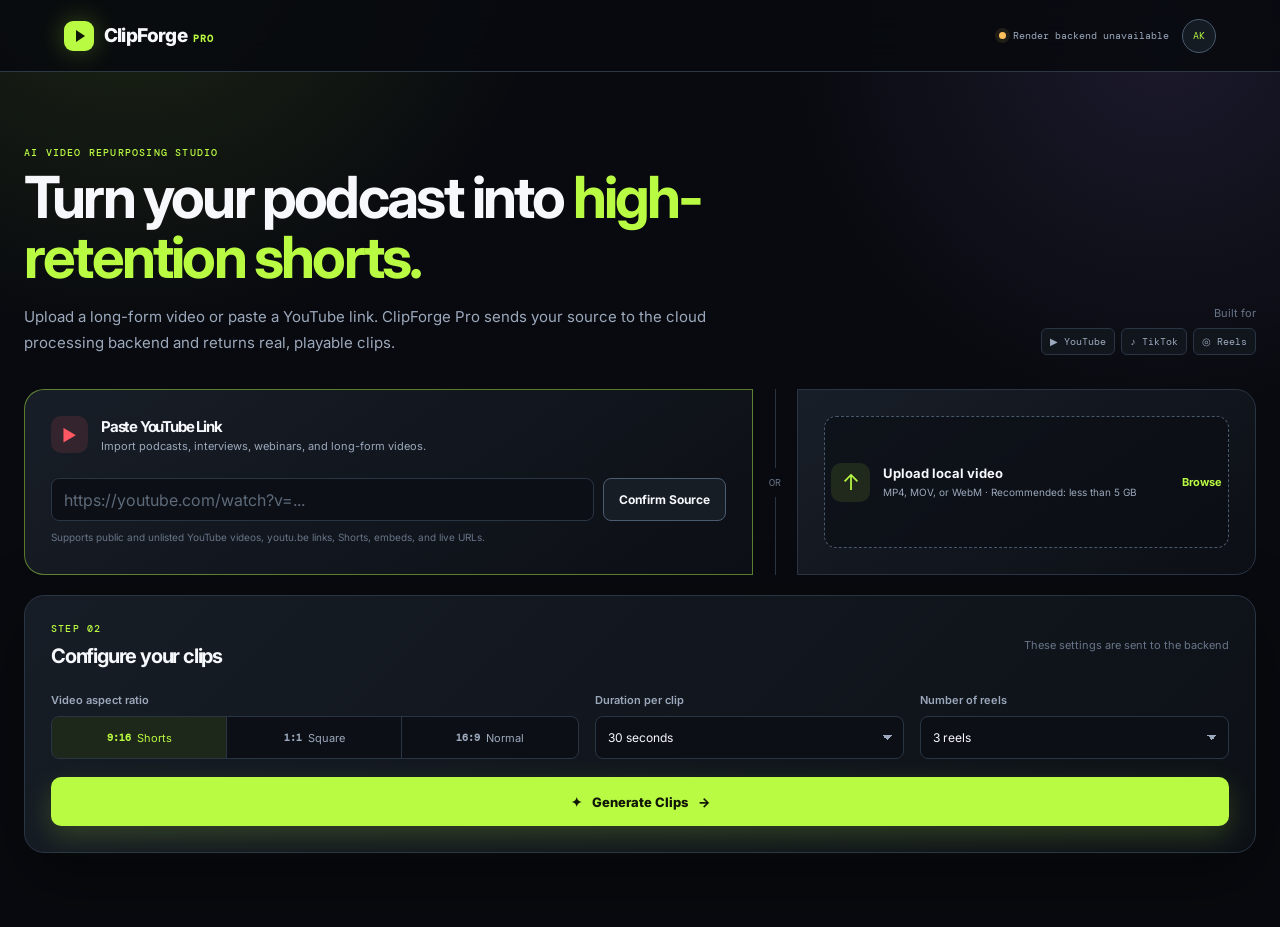
==== commit b00cd5fa: "Create index.html" ====
--- a/index.html
+++ b/index.html
@@ -5,9 +5,9 @@
   <meta name="viewport" content="width=device-width, initial-scale=1.0" />
   <meta
     name="description"
-    content="ClipForge Pro - AI Podcast to Shorts Video Editor"
+    content="ClipForge Pro - Production AI podcast-to-shorts editor"
   />
-  <title>ClipForge Pro — AI Podcast to Shorts Editor</title>
+  <title>ClipForge Pro — AI Podcast to Shorts</title>
 
   <link rel="preconnect" href="https://fonts.googleapis.com" />
   <link rel="preconnect" href="https://fonts.gstatic.com" crossorigin />
@@ -18,29 +18,29 @@
 
   <style>
     :root {
-      --bg: #090b10;
+      --bg: #080a0f;
       --bg-deep: #050609;
-      --panel: #11151c;
-      --panel-light: #171d26;
-      --panel-hover: #202834;
-      --border: #293241;
-      --border-bright: #4b596d;
-      --text: #f5f7fb;
-      --muted: #9ba7b9;
-      --dim: #687486;
-      --accent: #b8fa42;
-      --accent-dark: #82bd1b;
-      --accent-text: #101507;
-      --purple: #aa89ff;
-      --success: #79e8af;
-      --danger: #ff7180;
-      --warning: #ffc15a;
+      --panel: #11161e;
+      --panel-light: #171e28;
+      --panel-hover: #202936;
+      --border: #2a3544;
+      --border-bright: #4b5b70;
+      --text: #f6f8fc;
+      --muted: #9ca9bc;
+      --dim: #687588;
+      --accent: #b9fa42;
+      --accent-dark: #87bb25;
+      --accent-text: #111708;
+      --success: #77e5ad;
+      --warning: #ffc15d;
+      --danger: #ff7182;
+      --purple: #ab89ff;
       --radius-lg: 20px;
       --radius-md: 13px;
       --radius-sm: 8px;
       --shadow: 0 24px 70px rgba(0, 0, 0, 0.42);
+      --font: "Inter", sans-serif;
       --mono: "DM Mono", monospace;
-      --font: "Inter", sans-serif;
     }
 
     * {
@@ -56,8 +56,8 @@
       margin: 0;
       color: var(--text);
       background:
-        radial-gradient(circle at 12% -10%, rgba(158, 229, 55, 0.13), transparent 30%),
-        radial-gradient(circle at 90% 6%, rgba(133, 91, 225, 0.12), transparent 28%),
+        radial-gradient(circle at 10% -10%, rgba(185, 250, 66, 0.13), transparent 28%),
+        radial-gradient(circle at 91% 4%, rgba(171, 137, 255, 0.12), transparent 26%),
         var(--bg);
       font-family: var(--font);
     }
@@ -70,6 +70,11 @@
 
     button {
       cursor: pointer;
+    }
+
+    button:disabled {
+      cursor: not-allowed;
+      opacity: 0.56;
     }
 
     button:focus-visible,
@@ -92,8 +97,8 @@
       align-items: center;
       justify-content: space-between;
       padding: 0 clamp(18px, 5vw, 74px);
-      border-bottom: 1px solid rgba(60, 72, 89, 0.7);
-      background: rgba(9, 11, 16, 0.84);
+      border-bottom: 1px solid rgba(62, 74, 91, 0.72);
+      background: rgba(8, 10, 15, 0.86);
       backdrop-filter: blur(16px);
     }
 
@@ -115,7 +120,7 @@
       place-items: center;
       border-radius: 9px;
       background: var(--accent);
-      box-shadow: 0 0 25px rgba(184, 250, 66, 0.28);
+      box-shadow: 0 0 25px rgba(185, 250, 66, 0.28);
     }
 
     .brand-play {
@@ -124,7 +129,7 @@
       margin-left: 2px;
       border-top: 6px solid transparent;
       border-bottom: 6px solid transparent;
-      border-left: 9px solid #101506;
+      border-left: 9px solid #101607;
     }
 
     .brand-pro {
@@ -155,12 +160,12 @@
       height: 7px;
       border-radius: 50%;
       background: var(--warning);
-      box-shadow: 0 0 0 4px rgba(255, 193, 90, 0.1);
+      box-shadow: 0 0 0 4px rgba(255, 193, 93, 0.1);
     }
 
     .status-dot.connected {
       background: var(--success);
-      box-shadow: 0 0 0 4px rgba(121, 232, 175, 0.12);
+      box-shadow: 0 0 0 4px rgba(119, 229, 173, 0.13);
     }
 
     .profile {
@@ -171,7 +176,7 @@
       border: 1px solid var(--border-bright);
       border-radius: 50%;
       color: var(--accent);
-      background: #151b22;
+      background: #151b23;
       font-family: var(--mono);
       font-size: 10px;
     }
@@ -211,7 +216,7 @@
     }
 
     h1 {
-      max-width: 820px;
+      max-width: 810px;
       margin-bottom: 17px;
       font-size: clamp(35px, 5vw, 58px);
       letter-spacing: -2.8px;
@@ -255,7 +260,7 @@
       border: 1px solid var(--border);
       border-radius: 6px;
       color: var(--muted);
-      background: rgba(19, 24, 32, 0.85);
+      background: rgba(19, 24, 32, 0.84);
       font-family: var(--mono);
       font-size: 10px;
     }
@@ -270,11 +275,11 @@
       min-height: 186px;
       padding: 26px;
       border: 1px solid var(--border);
-      background: linear-gradient(145deg, rgba(25, 31, 41, 0.95), rgba(13, 16, 22, 0.98));
+      background: linear-gradient(145deg, rgba(25, 31, 41, 0.96), rgba(12, 15, 21, 0.98));
     }
 
     .youtube-card {
-      border-color: rgba(184, 250, 66, 0.46);
+      border-color: rgba(185, 250, 66, 0.45);
       border-radius: var(--radius-lg) 0 0 var(--radius-lg);
     }
 
@@ -300,8 +305,8 @@
     }
 
     .youtube-icon {
-      color: #ff5962;
-      background: rgba(255, 89, 98, 0.12);
+      color: #ff5862;
+      background: rgba(255, 88, 98, 0.12);
     }
 
     .source-heading h2 {
@@ -353,11 +358,11 @@
       border: 1px solid var(--border);
       border-radius: var(--radius-sm);
       color: var(--text);
-      background: #0d1016;
+      background: #0c1016;
     }
 
     input::placeholder {
-      color: #5e6b7c;
+      color: #5e6a7a;
     }
 
     select {
@@ -386,10 +391,10 @@
       transition: 0.2s ease;
     }
 
-    .button-secondary:hover {
+    .button-secondary:hover:not(:disabled) {
       border-color: var(--accent);
       color: var(--accent);
-      background: #1a2311;
+      background: #1a2411;
     }
 
     .input-help {
@@ -406,7 +411,7 @@
       border: 1px dashed #4a586c;
       border-radius: 12px;
       color: var(--text);
-      background: rgba(12, 15, 21, 0.65);
+      background: rgba(12, 15, 21, 0.66);
       text-align: left;
       transition: 0.2s ease;
     }
@@ -414,7 +419,7 @@
     .upload-trigger:hover,
     .upload-card.dragging .upload-trigger {
       border-color: var(--accent);
-      background: rgba(184, 250, 66, 0.07);
+      background: rgba(185, 250, 66, 0.07);
     }
 
     .upload-icon {
@@ -425,7 +430,7 @@
       place-items: center;
       border-radius: 10px;
       color: var(--accent);
-      background: rgba(184, 250, 66, 0.1);
+      background: rgba(185, 250, 66, 0.1);
       font-size: 22px;
     }
 
@@ -457,9 +462,9 @@
       gap: 16px;
       margin-bottom: 25px;
       padding: 13px;
-      border: 1px solid rgba(121, 232, 175, 0.3);
+      border: 1px solid rgba(119, 229, 173, 0.3);
       border-radius: var(--radius-md);
-      background: linear-gradient(90deg, rgba(38, 101, 71, 0.22), rgba(16, 21, 28, 0.94));
+      background: linear-gradient(90deg, rgba(40, 104, 74, 0.22), rgba(16, 21, 28, 0.94));
     }
 
     .confirmation-image {
@@ -468,7 +473,7 @@
       height: 73px;
       overflow: hidden;
       border-radius: 8px;
-      background: #222b38;
+      background: #222a36;
     }
 
     .confirmation-image img {
@@ -567,7 +572,7 @@
       overflow: hidden;
       border: 1px solid var(--border);
       border-radius: var(--radius-sm);
-      background: #0d1016;
+      background: #0c1016;
     }
 
     .segment {
@@ -594,7 +599,7 @@
 
     .segment.active {
       color: var(--accent);
-      background: rgba(184, 250, 66, 0.1);
+      background: rgba(185, 250, 66, 0.1);
     }
 
     .custom-duration-panel {
@@ -603,9 +608,9 @@
       gap: 14px;
       margin-bottom: 20px;
       padding: 15px;
-      border: 1px solid rgba(184, 250, 66, 0.26);
+      border: 1px solid rgba(185, 250, 66, 0.26);
       border-radius: 11px;
-      background: rgba(184, 250, 66, 0.055);
+      background: rgba(185, 250, 66, 0.055);
     }
 
     .custom-duration-intro {
@@ -643,7 +648,7 @@
       font-size: 13px;
     }
 
-    .generate-button,
+    .primary-button,
     .download-button,
     .export-button {
       display: inline-flex;
@@ -655,26 +660,30 @@
       border-radius: 10px;
       color: var(--accent-text);
       background: var(--accent);
-      box-shadow: 0 10px 28px rgba(184, 250, 66, 0.19);
+      box-shadow: 0 10px 28px rgba(185, 250, 66, 0.19);
       font-size: 13px;
       font-weight: 800;
       transition: transform 0.2s ease, background 0.2s ease;
     }
 
-    .generate-button {
+    .primary-button {
       width: 100%;
     }
 
-    .generate-button:hover,
-    .download-button:hover,
-    .export-button:hover {
+    .primary-button:hover:not(:disabled),
+    .download-button:hover:not(:disabled),
+    .export-button:hover:not(:disabled) {
       transform: translateY(-2px);
-      background: #c8ff61;
-    }
-
-    .generate-button:disabled {
-      cursor: not-allowed;
-      opacity: 0.7;
+      background: #caff62;
+    }
+
+    .button-spinner {
+      width: 15px;
+      height: 15px;
+      border: 2px solid rgba(16, 23, 8, 0.28);
+      border-top-color: var(--accent-text);
+      border-radius: 50%;
+      animation: rotate 0.8s linear infinite;
     }
 
     .gallery-section {
@@ -727,7 +736,7 @@
       height: 16px;
       place-items: center;
       border-radius: 50%;
-      background: rgba(121, 232, 175, 0.14);
+      background: rgba(119, 229, 173, 0.14);
       font-size: 10px;
     }
 
@@ -741,13 +750,13 @@
       overflow: hidden;
       border: 1px solid var(--border);
       border-radius: var(--radius-md);
-      background: #11151c;
+      background: #11161e;
       box-shadow: 0 12px 28px rgba(0, 0, 0, 0.18);
       transition: transform 0.2s ease, border-color 0.2s ease;
     }
 
     .clip-card:hover {
-      border-color: #5c6b80;
+      border-color: #5d6d82;
       transform: translateY(-4px);
     }
 
@@ -755,10 +764,9 @@
       position: relative;
       aspect-ratio: 16 / 10;
       overflow: hidden;
-      background: linear-gradient(135deg, #273041, #111720);
-    }
-
-    .clip-preview img,
+      background: #07090d;
+    }
+
     .clip-preview video {
       width: 100%;
       height: 100%;
@@ -773,10 +781,10 @@
       width: 46px;
       height: 46px;
       place-items: center;
-      border: 1px solid rgba(255, 255, 255, 0.35);
+      border: 1px solid rgba(255, 255, 255, 0.36);
       border-radius: 50%;
       color: #fff;
-      background: rgba(2, 4, 6, 0.6);
+      background: rgba(2, 4, 6, 0.65);
       transform: translate(-50%, -50%);
       backdrop-filter: blur(8px);
     }
@@ -786,7 +794,7 @@
       top: 10px;
       left: 10px;
       padding: 6px 8px;
-      border: 1px solid rgba(184, 250, 66, 0.4);
+      border: 1px solid rgba(185, 250, 66, 0.4);
       border-radius: 6px;
       color: var(--accent);
       background: rgba(8, 14, 4, 0.9);
@@ -840,16 +848,16 @@
 
     .edit-button {
       padding: 8px 10px;
-      border: 1px solid rgba(184, 250, 66, 0.44);
+      border: 1px solid rgba(185, 250, 66, 0.44);
       border-radius: 7px;
       color: var(--accent);
-      background: rgba(184, 250, 66, 0.08);
+      background: rgba(185, 250, 66, 0.08);
       font-size: 10px;
       font-weight: 700;
     }
 
     .edit-button:hover {
-      background: rgba(184, 250, 66, 0.17);
+      background: rgba(185, 250, 66, 0.17);
     }
 
     .editor-section {
@@ -960,7 +968,7 @@
 
     .pro-label {
       padding: 4px 6px;
-      border: 1px solid rgba(184, 250, 66, 0.36);
+      border: 1px solid rgba(185, 250, 66, 0.36);
       border-radius: 4px;
       color: var(--accent);
       font-family: var(--mono);
@@ -977,7 +985,7 @@
       padding: 12px;
       border: 1px solid var(--border);
       border-radius: 10px;
-      background: #151a22;
+      background: #151b23;
     }
 
     .tool-card.compact {
@@ -1000,14 +1008,14 @@
       place-items: center;
       border-radius: 7px;
       color: var(--accent);
-      background: rgba(184, 250, 66, 0.1);
+      background: rgba(185, 250, 66, 0.1);
       font-family: var(--mono);
       font-size: 13px;
     }
 
     .caption-tool-icon {
-      color: #ccbaff;
-      background: rgba(170, 137, 255, 0.15);
+      color: #cfbfff;
+      background: rgba(171, 137, 255, 0.15);
       font-weight: 800;
     }
 
@@ -1050,12 +1058,12 @@
       border: 1px solid #465367;
       border-radius: 6px;
       color: var(--text);
-      background: #202733;
+      background: #202834;
       font-size: 10px;
       font-weight: 700;
     }
 
-    .tool-button:hover {
+    .tool-button:hover:not(:disabled) {
       border-color: var(--accent);
       color: var(--accent);
     }
@@ -1084,7 +1092,7 @@
       position: absolute;
       inset: 0;
       border-radius: 99px;
-      background: #3a4555;
+      background: #3b4656;
       cursor: pointer;
       transition: 0.2s ease;
     }
@@ -1147,7 +1155,7 @@
     .toolbar-button:hover,
     .toolbar-button.active {
       color: var(--accent);
-      background: #202731;
+      background: #202834;
     }
 
     .ratio-label {
@@ -1169,9 +1177,9 @@
       position: relative;
       max-width: 100%;
       overflow: hidden;
-      border: 1px solid #3b4655;
+      border: 1px solid #3c4757;
       border-radius: 5px;
-      background: #040507;
+      background: #030406;
       box-shadow: 0 25px 54px rgba(0, 0, 0, 0.58);
     }
 
@@ -1190,18 +1198,13 @@
       aspect-ratio: 16 / 9;
     }
 
-    .video-canvas video,
-    .editor-poster {
+    .editor-video {
       position: absolute;
       width: 100%;
       height: 100%;
       object-fit: cover;
       transform: scale(var(--video-scale, 1)) translateY(var(--video-position, 0%));
       transition: transform 0.2s ease;
-    }
-
-    .editor-poster {
-      z-index: 1;
     }
 
     .safe-zone {
@@ -1255,22 +1258,22 @@
       display: grid;
       place-items: center;
       overflow: hidden;
-      background: rgba(5, 8, 11, 0.8);
+      background: rgba(5, 8, 11, 0.82);
       backdrop-filter: blur(8px);
     }
 
     .processing-glow {
       position: absolute;
-      width: 240px;
-      height: 240px;
+      width: 250px;
+      height: 250px;
       border-radius: 50%;
-      background: radial-gradient(circle, rgba(184, 250, 66, 0.22), transparent 67%);
+      background: radial-gradient(circle, rgba(185, 250, 66, 0.22), transparent 67%);
       animation: pulse-glow 1.5s ease-in-out infinite;
     }
 
     .processing-content {
       z-index: 1;
-      width: min(250px, 82%);
+      width: min(280px, 84%);
       text-align: center;
     }
 
@@ -1278,53 +1281,38 @@
       display: grid;
       width: 48px;
       height: 48px;
-      margin: 0 auto 12px;
+      margin: 0 auto 13px;
       place-items: center;
-      border: 2px solid rgba(184, 250, 66, 0.17);
+      border: 2px solid rgba(185, 250, 66, 0.17);
       border-top-color: var(--accent);
       border-radius: 50%;
       color: var(--accent);
-      animation: rotate 1s linear infinite;
+      animation: rotate 0.9s linear infinite;
     }
 
     .processing-orbit span {
-      animation: rotate-reverse 1s linear infinite;
+      animation: rotate-reverse 0.9s linear infinite;
     }
 
     .processing-label {
       margin: 0;
       color: var(--text);
-      font-size: 12px;
+      font-size: 13px;
       font-weight: 700;
     }
 
-    .processing-percent {
-      margin: 9px 0;
-      color: var(--accent);
-      font-family: var(--mono);
-      font-size: 32px;
-      font-weight: 700;
-    }
-
-    .processing-track {
-      height: 5px;
-      overflow: hidden;
-      border-radius: 99px;
-      background: #2b3440;
-    }
-
-    .processing-fill {
-      width: 0;
-      height: 100%;
-      border-radius: inherit;
-      background: var(--accent);
-      box-shadow: 0 0 12px rgba(184, 250, 66, 0.75);
-    }
-
     .processing-step {
-      margin: 10px 0 0;
+      margin: 9px 0 0;
       color: var(--muted);
       font-size: 10px;
+      line-height: 1.5;
+    }
+
+    .processing-note {
+      margin: 12px 0 0;
+      color: var(--dim);
+      font-family: var(--mono);
+      font-size: 9px;
     }
 
     .playback-controls {
@@ -1437,7 +1425,7 @@
       padding: 4px 7px;
       border-radius: 4px;
       color: var(--success);
-      background: rgba(121, 232, 175, 0.1);
+      background: rgba(119, 229, 173, 0.1);
       font-family: var(--mono);
       font-size: 9px;
     }
@@ -1492,7 +1480,7 @@
 
     .timeline-icon:hover {
       color: var(--accent);
-      background: #202731;
+      background: #202834;
     }
 
     .timeline-divider {
@@ -1587,16 +1575,16 @@
     .caption-clip {
       width: 100%;
       padding: 0 8px;
-      border: 1px solid rgba(170, 137, 255, 0.72);
+      border: 1px solid rgba(171, 137, 255, 0.72);
       color: #ddcffd;
-      background: rgba(170, 137, 255, 0.28);
+      background: rgba(171, 137, 255, 0.28);
     }
 
     .audio-clip {
       width: 100%;
       overflow: hidden;
       padding: 0 8px;
-      border: 1px solid rgba(121, 232, 175, 0.5);
+      border: 1px solid rgba(119, 229, 173, 0.5);
       color: #9cebc3;
       background: rgba(45, 144, 94, 0.22);
       letter-spacing: 3px;
@@ -1649,7 +1637,7 @@
       place-items: center;
       border-radius: 10px;
       color: var(--accent);
-      background: rgba(184, 250, 66, 0.11);
+      background: rgba(185, 250, 66, 0.11);
       font-size: 21px;
     }
 
@@ -1689,12 +1677,12 @@
 
     .toast-container {
       position: fixed;
-      z-index: 200;
+      z-index: 300;
       right: 22px;
       bottom: 22px;
       display: grid;
       gap: 9px;
-      width: min(340px, calc(100% - 44px));
+      width: min(360px, calc(100% - 44px));
     }
 
     .toast {
@@ -1704,17 +1692,17 @@
       padding: 13px;
       border: 1px solid var(--border-bright);
       border-radius: 10px;
-      background: rgba(21, 27, 35, 0.97);
+      background: rgba(21, 27, 35, 0.98);
       box-shadow: var(--shadow);
       animation: toast-in 0.25s ease;
     }
 
     .toast.error {
-      border-color: rgba(255, 113, 128, 0.5);
+      border-color: rgba(255, 113, 130, 0.55);
     }
 
     .toast.success {
-      border-color: rgba(121, 232, 175, 0.45);
+      border-color: rgba(119, 229, 173, 0.45);
     }
 
     .toast-icon {
@@ -1741,7 +1729,7 @@
 
     .modal-overlay {
       position: fixed;
-      z-index: 300;
+      z-index: 400;
       inset: 0;
       display: grid;
       place-items: center;
@@ -1752,11 +1740,11 @@
 
     .download-modal {
       position: relative;
-      width: min(420px, 100%);
+      width: min(440px, 100%);
       padding: 35px;
       border: 1px solid var(--border-bright);
       border-radius: var(--radius-lg);
-      background: #151a22;
+      background: #151b23;
       box-shadow: var(--shadow);
       text-align: center;
     }
@@ -1796,7 +1784,7 @@
       line-height: 1.6;
     }
 
-    .download-modal .generate-button {
+    .download-modal .primary-button {
       min-height: 44px;
     }
 
@@ -2056,7 +2044,7 @@
 
 <body>
   <header class="topbar">
-    <a class="brand" href="#entrySection">
+    <a class="brand" href="#entrySection" aria-label="ClipForge Pro home">
       <span class="brand-mark"><span class="brand-play"></span></span>
       <span>ClipForge <span class="brand-pro">PRO</span></span>
     </a>
@@ -2064,21 +2052,22 @@
     <div class="topbar-actions">
       <span class="backend-status" id="backendStatus">
         <span class="status-dot" id="backendDot"></span>
-        <span id="backendText">Cloud backend standby</span>
+        <span id="backendText">Checking Render backend…</span>
       </span>
       <span class="profile">AK</span>
     </div>
   </header>
 
   <main>
+    <!-- ENTRY / CONFIGURATION -->
     <section class="entry-section page-container" id="entrySection">
       <div class="section-heading">
         <div>
           <p class="eyebrow">AI VIDEO REPURPOSING STUDIO</p>
           <h1>Turn your podcast into <span>high-retention shorts.</span></h1>
           <p class="description">
-            Upload your long-form video or paste a YouTube link. ClipForge Pro
-            finds the strongest moments and gives you a professional AI editing suite.
+            Upload a long-form video or paste a YouTube link. ClipForge Pro sends
+            your source to the cloud processing backend and returns real, playable clips.
           </p>
         </div>
 
@@ -2098,7 +2087,7 @@
             <div class="source-icon youtube-icon">▶</div>
             <div>
               <h2>Paste YouTube Link</h2>
-              <p>Import podcasts, webinars, interviews, and long-form videos.</p>
+              <p>Import podcasts, interviews, webinars, and long-form videos.</p>
             </div>
           </div>
 
@@ -2107,14 +2096,15 @@
               type="url"
               id="youtubeUrl"
               placeholder="https://youtube.com/watch?v=..."
+              autocomplete="url"
             />
             <button class="button-secondary" id="previewYoutubeButton" type="button">
-              Preview
+              Confirm Source
             </button>
           </div>
 
           <p class="input-help">
-            Supports public, unlisted, Shorts, youtu.be, embed, and live video links.
+            Supports public and unlisted YouTube videos, youtu.be links, Shorts, embeds, and live URLs.
           </p>
         </article>
 
@@ -2132,7 +2122,7 @@
             <span class="upload-icon">↑</span>
             <span class="upload-copy">
               <strong>Upload local video</strong>
-              <small>MP4, MOV, WebM · Recommended: less than 5 GB</small>
+              <small>MP4, MOV, or WebM · Recommended: less than 5 GB</small>
             </span>
             <span class="browse-text">Browse</span>
           </button>
@@ -2141,14 +2131,14 @@
 
       <section class="video-confirmation hidden" id="videoConfirmation">
         <div class="confirmation-image">
-          <img id="sourceThumbnail" src="" alt="Video thumbnail preview" />
+          <img id="sourceThumbnail" src="" alt="Selected video thumbnail" />
           <span class="duration-badge" id="sourceDuration">--:--</span>
         </div>
 
         <div class="confirmation-details">
-          <span class="ready-label">✓ VIDEO READY</span>
+          <span class="ready-label">✓ SOURCE SELECTED</span>
           <h3 id="sourceTitle">Selected video</h3>
-          <p id="sourceMetadata">Your source is ready for AI analysis.</p>
+          <p id="sourceMetadata">Ready to send to your Render processing backend.</p>
         </div>
 
         <button class="remove-button" id="removeSourceButton" type="button">
@@ -2162,7 +2152,7 @@
             <p class="eyebrow">STEP 02</p>
             <h2>Configure your clips</h2>
           </div>
-          <span class="panel-hint">Choose output formatting before generation</span>
+          <span class="panel-hint">These settings are sent to the backend</span>
         </div>
 
         <div class="config-grid">
@@ -2209,8 +2199,8 @@
           <div class="custom-duration-intro">
             <strong>Custom clip duration</strong>
             <p>
-              Enter the exact maximum duration for every generated reel.
-              The value must be at least 1 second.
+              Enter the exact maximum clip duration. The final duration is sent
+              to your Render backend in seconds.
             </p>
           </div>
 
@@ -2225,7 +2215,7 @@
           </div>
         </div>
 
-        <button class="generate-button" id="generateClipsButton" type="button">
+        <button class="primary-button" id="generateClipsButton" type="button">
           <span>✦</span>
           <span>Generate Clips</span>
           <span>→</span>
@@ -2233,14 +2223,15 @@
       </section>
     </section>
 
+    <!-- RESULTS -->
     <section class="gallery-section page-container hidden" id="gallerySection">
       <div class="section-heading gallery-heading">
         <div>
-          <p class="eyebrow">AI HIGHLIGHT DETECTION</p>
-          <h2>Your high-potential clips</h2>
+          <p class="eyebrow">REAL BACKEND RESULTS</p>
+          <h2>Your generated clips</h2>
           <p class="description">
-            Review AI-selected moments ranked by predicted audience retention,
-            emotional impact, and shareability.
+            These clips are returned directly by your processing backend. Use the
+            in-card player to verify each result before opening it in Pro Editor.
           </p>
         </div>
 
@@ -2266,13 +2257,14 @@
 
         <div class="complete-status">
           <span>✓</span>
-          AI analysis complete
+          Backend processing complete
         </div>
       </div>
 
       <div class="clip-gallery" id="clipGallery"></div>
     </section>
 
+    <!-- PRO EDITOR -->
     <section class="editor-section hidden" id="editorSection">
       <header class="editor-topbar">
         <div class="editor-title">
@@ -2305,7 +2297,7 @@
               <p class="eyebrow">AI CREATIVE SUITE</p>
               <h3>Pro Tools</h3>
             </div>
-            <span class="pro-label">PRO</span>
+            <span class="pro-label">LIVE API</span>
           </div>
 
           <div class="tools-list">
@@ -2319,14 +2311,14 @@
               </div>
 
               <div class="language-row">
-                <select id="dubFrom">
+                <select id="dubFrom" aria-label="Dubbing source language">
                   <option value="English">From: English</option>
                   <option value="Hindi">From: Hindi</option>
                   <option value="Bhojpuri">From: Bhojpuri</option>
                   <option value="Maithili">From: Maithili</option>
                 </select>
 
-                <select id="dubTo">
+                <select id="dubTo" aria-label="Dubbing target language">
                   <option value="English">To: English</option>
                   <option value="Hindi" selected>To: Hindi</option>
                   <option value="Bhojpuri">To: Bhojpuri</option>
@@ -2348,7 +2340,7 @@
                 </div>
               </div>
 
-              <select id="voiceChanger">
+              <select id="voiceChanger" aria-label="Voice changer style">
                 <option value="Natural">Natural</option>
                 <option value="Deep">Deep</option>
                 <option value="Robotic">Robotic</option>
@@ -2366,7 +2358,7 @@
                 <span class="tool-icon caption-tool-icon">T</span>
                 <div>
                   <h4>Hormozi 3D Captions</h4>
-                  <p>Bold animated word captions</p>
+                  <p>Generate word-level captions</p>
                 </div>
               </div>
 
@@ -2381,7 +2373,7 @@
                 <span class="tool-icon">✦</span>
                 <div>
                   <h4>AI B-Roll</h4>
-                  <p>Visuals and meme sound effects</p>
+                  <p>Contextual visuals and meme SFX</p>
                 </div>
               </div>
 
@@ -2395,7 +2387,7 @@
                 <span class="tool-icon">⌁</span>
                 <div>
                   <h4>Studio Sound</h4>
-                  <p>Noise killer and voice clarity</p>
+                  <p>Noise killer and speech clarity</p>
                 </div>
               </div>
 
@@ -2423,23 +2415,28 @@
         <section class="editor-stage">
           <div class="stage-toolbar">
             <div class="toolbar-group">
-              <button class="toolbar-button active" type="button">⌖</button>
-              <button class="toolbar-button" type="button">⌗</button>
-              <button class="toolbar-button" type="button">T</button>
+              <button class="toolbar-button active" type="button" aria-label="Select tool">⌖</button>
+              <button class="toolbar-button" type="button" aria-label="Crop tool">⌗</button>
+              <button class="toolbar-button" type="button" aria-label="Text tool">T</button>
             </div>
 
             <span class="ratio-label" id="editorRatioLabel">9:16</span>
 
             <div class="toolbar-group">
-              <button class="toolbar-button" id="muteButton" type="button">♬</button>
-              <button class="toolbar-button" id="fullscreenButton" type="button">⛶</button>
+              <button class="toolbar-button" id="muteButton" type="button" aria-label="Mute or unmute">♬</button>
+              <button class="toolbar-button" id="fullscreenButton" type="button" aria-label="Fullscreen player">⛶</button>
             </div>
           </div>
 
           <div class="video-wrap">
             <div class="video-canvas ratio-9-16" id="videoCanvas">
-              <video id="editorVideo" playsinline preload="metadata"></video>
-              <img id="editorPoster" class="editor-poster" src="" alt="Clip preview" />
+              <video
+                class="editor-video"
+                id="editorVideo"
+                controls
+                playsinline
+                preload="metadata"
+              ></video>
 
               <div class="safe-zone safe-zone-top"></div>
               <div class="safe-zone safe-zone-bottom"></div>
@@ -2454,23 +2451,18 @@
 
                 <div class="processing-content">
                   <div class="processing-orbit"><span>✦</span></div>
-                  <p class="processing-label" id="processingLabel">AI is processing</p>
-                  <div class="processing-percent">
-                    <span id="processingPercent">0</span>%
-                  </div>
-                  <div class="processing-track">
-                    <div class="processing-fill" id="processingFill"></div>
-                  </div>
+                  <p class="processing-label" id="processingLabel">Processing request</p>
                   <p class="processing-step" id="processingStep">
-                    Preparing media pipeline…
+                    Waiting for the Render backend. This can take several minutes for longer source videos.
                   </p>
+                  <p class="processing-note">Do not close this page while processing.</p>
                 </div>
               </div>
             </div>
           </div>
 
           <div class="playback-controls">
-            <button class="play-button" id="playButton" type="button">▶</button>
+            <button class="play-button" id="playButton" type="button" aria-label="Play or pause">▶</button>
             <span class="timecode" id="currentTime">00:00</span>
             <input
               class="scrubber"
@@ -2479,8 +2471,9 @@
               min="0"
               max="100"
               value="0"
+              aria-label="Video playback progress"
             />
-            <span class="timecode" id="totalTime">00:30</span>
+            <span class="timecode" id="totalTime">00:00</span>
           </div>
         </section>
 
@@ -2518,7 +2511,7 @@
 
             <div class="inspector-status">
               <span>AI auto-reframe</span>
-              <span class="status-on">On</span>
+              <span class="status-on">Backend</span>
             </div>
           </section>
 
@@ -2527,24 +2520,24 @@
 
             <label for="captionPreset">Preset</label>
             <select id="captionPreset">
-              <option>Hormozi 3D</option>
-              <option>Clean Creator</option>
-              <option>Bold Pop</option>
-              <option>Minimal Mono</option>
+              <option value="Hormozi 3D">Hormozi 3D</option>
+              <option value="Clean Creator">Clean Creator</option>
+              <option value="Bold Pop">Bold Pop</option>
+              <option value="Minimal Mono">Minimal Mono</option>
             </select>
 
             <label for="captionPosition">Position</label>
             <select id="captionPosition">
-              <option>Lower third</option>
-              <option>Center</option>
-              <option>Top third</option>
+              <option value="Lower third">Lower third</option>
+              <option value="Center">Center</option>
+              <option value="Top third">Top third</option>
             </select>
 
             <label for="captionColor">Accent color</label>
-            <input class="color-input" id="captionColor" type="color" value="#b8fa42" />
+            <input class="color-input" id="captionColor" type="color" value="#b9fa42" />
 
             <p class="inspector-note">
-              Turn on Hormozi 3D Captions from Pro Tools to apply these settings.
+              Caption settings are included in the request sent to the caption-generation endpoint.
             </p>
           </section>
         </aside>
@@ -2553,11 +2546,11 @@
       <section class="timeline-panel">
         <div class="timeline-header">
           <div class="timeline-controls">
-            <button class="timeline-icon" type="button">↶</button>
-            <button class="timeline-icon" type="button">↷</button>
+            <button class="timeline-icon" type="button" aria-label="Undo">↶</button>
+            <button class="timeline-icon" type="button" aria-label="Redo">↷</button>
             <span class="timeline-divider"></span>
-            <button class="timeline-icon" type="button">✂</button>
-            <button class="timeline-icon" type="button">⌫</button>
+            <button class="timeline-icon" type="button" aria-label="Split clip">✂</button>
+            <button class="timeline-icon" type="button" aria-label="Delete clip">⌫</button>
           </div>
 
           <div class="timeline-zoom">
@@ -2581,8 +2574,8 @@
             <div class="timeline-tracks" id="timelineTracks">
               <div class="timeline-track">
                 <div class="timeline-clip video-clip">
-                  <span>AI Highlight Clip</span>
-                  <span id="timelineDuration">00:30</span>
+                  <span id="timelineVideoName">Processed Clip</span>
+                  <span id="timelineDuration">00:00</span>
                 </div>
               </div>
 
@@ -2610,7 +2603,7 @@
           <div>
             <p class="eyebrow">FINAL EXPORT</p>
             <h3>Ready to publish?</h3>
-            <p>Export your reel and AI-generated thumbnail together.</p>
+            <p>Your backend will render the selected reel and thumbnail package.</p>
           </div>
         </div>
 
@@ -2630,18 +2623,18 @@
     </section>
   </main>
 
-  <div class="toast-container" id="toastContainer"></div>
+  <div class="toast-container" id="toastContainer" aria-live="polite"></div>
 
   <div class="modal-overlay hidden" id="downloadModal">
-    <section class="download-modal">
-      <button class="modal-close" id="closeModalButton" type="button">×</button>
+    <section class="download-modal" role="dialog" aria-modal="true">
+      <button class="modal-close" id="closeModalButton" type="button" aria-label="Close export modal">×</button>
       <div class="modal-success">✓</div>
-      <p class="eyebrow">EXPORT COMPLETE</p>
-      <h2>Your content package is ready.</h2>
+      <p class="eyebrow">EXPORT READY</p>
+      <h2>Your files are ready.</h2>
       <p id="downloadMessage">
-        Your reel and thumbnail have been prepared for download.
+        Your Render backend completed the export.
       </p>
-      <button class="generate-button" id="confirmDownloadButton" type="button">
+      <button class="primary-button" id="confirmDownloadButton" type="button">
         Download Files
       </button>
     </section>
@@ -2651,26 +2644,36 @@
     "use strict";
 
     /*
-      ===============================================================
-      RENDER BACKEND CONFIGURATION
-      ===============================================================
-
-      Replace this with your deployed Render backend URL.
+      ============================================================
+      CONFIGURATION
+      ============================================================
+
+      Change this to your Render production URL.
 
       Example:
-      const BACKEND_URL = "https://clipforge-backend.onrender.com";
-
-      Your Render backend must allow CORS from your GitHub Pages domain.
-      For testing, you can allow:
-      Access-Control-Allow-Origin: *
+      const BACKEND_URL = "https://clipforge-api.onrender.com";
     */
-    const BACKEND_URL = "https://video-editer-backend.onrender.com";
+    const BACKEND_URL = "YOUR_RENDER_URL_HERE";
 
     /*
-      ===============================================================
-      APPLICATION STATE
-      ===============================================================
+      Change these endpoint paths only if your backend uses
+      different routes.
+
+      All requests in this frontend are REAL fetch requests.
+      There are no mock clips, fake processing timers, or demo exports.
     */
+    const API_ENDPOINTS = {
+      health: "/health",
+      processYoutube: "/process",
+      processUpload: "/process/upload",
+      applyTool: (clipId, toolName) =>
+        "/clips/" + encodeURIComponent(clipId) + "/tools/" + encodeURIComponent(toolName),
+      exportClip: (clipId) =>
+        "/clips/" + encodeURIComponent(clipId) + "/export",
+      downloadExport: (clipId) =>
+        "/clips/" + encodeURIComponent(clipId) + "/download"
+    };
+
     const appState = {
       source: {
         type: null,
@@ -2687,280 +2690,165 @@
       },
       clips: [],
       activeClip: null,
-      generatedThumbnail: null,
-      isProcessing: false
+      exportUrls: {
+        video: null,
+        thumbnail: null,
+        package: null
+      },
+      busy: false
     };
 
-    const demoClips = [
-      {
-        id: "demo_clip_1",
-        title: "The mindset shift that changes everything",
-        description: "A powerful insight on consistency, momentum, and building meaningful habits.",
-        viralScore: 95,
-        startTime: 142,
-        endTime: 172,
-        duration: 30,
-        thumbnail: "https://images.unsplash.com/photo-1556761175-b413da4baf72?auto=format&fit=crop&w=1200&q=85"
-      },
-      {
-        id: "demo_clip_2",
-        title: "Why most people quit before results arrive",
-        description: "The uncomfortable truth behind patience and long-term consistency.",
-        viralScore: 91,
-        startTime: 338,
-        endTime: 368,
-        duration: 30,
-        thumbnail: "https://images.unsplash.com/photo-1551836022-d5d88e9218df?auto=format&fit=crop&w=1200&q=85"
-      },
-      {
-        id: "demo_clip_3",
-        title: "Your next level requires a new standard",
-        description: "A concise framework for raising standards and achieving growth.",
-        viralScore: 88,
-        startTime: 524,
-        endTime: 554,
-        duration: 30,
-        thumbnail: "https://images.unsplash.com/photo-1521737711867-e3b97375f902?auto=format&fit=crop&w=1200&q=85"
-      },
-      {
-        id: "demo_clip_4",
-        title: "The system behind repeatable success",
-        description: "An actionable explanation of systems, discipline, and compounding outcomes.",
-        viralScore: 86,
-        startTime: 711,
-        endTime: 741,
-        duration: 30,
-        thumbnail: "https://images.unsplash.com/photo-1556761175-4b46a572b786?auto=format&fit=crop&w=1200&q=85"
-      },
-      {
-        id: "demo_clip_5",
-        title: "Stop waiting for the perfect moment",
-        description: "An energetic clip about action, urgency, and building confidence.",
-        viralScore: 83,
-        startTime: 913,
-        endTime: 943,
-        duration: 30,
-        thumbnail: "https://images.unsplash.com/photo-1516321318423-f06f85e504b3?auto=format&fit=crop&w=1200&q=85"
-      }
-    ];
-
-    const processingSteps = {
-      "Generating clips": [
-        "Reading source metadata…",
-        "Extracting and transcribing speech…",
-        "Detecting emotional peaks…",
-        "Scoring moments for retention…",
-        "Auto-reframing video composition…",
-        "Preparing your clip gallery…"
-      ],
-      "Dubbing voice": [
-        "Separating original voice track…",
-        "Translating transcript with context…",
-        "Matching speaker cadence…",
-        "Synthesizing localized audio…",
-        "Aligning dubbed timing…",
-        "Finalizing voice dubbing…"
-      ],
-      "Applying voice changer": [
-        "Analyzing source vocal profile…",
-        "Creating transformation model…",
-        "Transforming vocal tone…",
-        "Preserving original timing…",
-        "Balancing output levels…",
-        "Applying voice effect…"
-      ],
-      "Generating Hormozi captions": [
-        "Transcribing speech word by word…",
-        "Identifying emphasis points…",
-        "Creating animated text layers…",
-        "Applying 3D caption style…",
-        "Synchronizing caption timing…",
-        "Captions ready…"
-      ],
-      "Generating AI B-Roll": [
-        "Understanding clip context…",
-        "Finding visual cutaway opportunities…",
-        "Generating B-roll recommendations…",
-        "Placing meme sound effects…",
-        "Timing visual transitions…",
-        "B-roll sequence ready…"
-      ],
-      "Enhancing studio sound": [
-        "Analyzing room noise…",
-        "Removing audio artifacts…",
-        "Enhancing speech frequencies…",
-        "Normalizing voice loudness…",
-        "Polishing sound clarity…",
-        "Studio sound applied…"
-      ],
-      "Generating viral thumbnail": [
-        "Finding the strongest video frame…",
-        "Analyzing high-click visual patterns…",
-        "Creating thumbnail composition…",
-        "Enhancing contrast and focal point…",
-        "Generating headline treatment…",
-        "Thumbnail ready…"
-      ],
-      "Preparing export": [
-        "Rendering captions and effects…",
-        "Encoding optimized reel…",
-        "Exporting selected quality…",
-        "Generating thumbnail package…",
-        "Verifying final files…",
-        "Export complete…"
-      ]
-    };
+    document.addEventListener("DOMContentLoaded", initializeApplication);
+
+    function initializeApplication() {
+      bindSourceEvents();
+      bindConfigurationEvents();
+      bindEditorEvents();
+      bindExportEvents();
+      renderTimelineRuler(0);
+      checkBackendHealth();
+    }
 
     /*
-      ===============================================================
-      RENDER API CLIENT
-      ===============================================================
+      ============================================================
+      API CLIENT
+      ============================================================
     */
 
+    async function requestApi(path, options = {}) {
+      if (!BACKEND_URL || BACKEND_URL === "YOUR_RENDER_URL_HERE") {
+        throw new Error(
+          "BACKEND_URL is not configured. Add your Render URL near the top of this file."
+        );
+      }
+
+      const isFormData = options.body instanceof FormData;
+
+      const response = await fetch(BACKEND_URL + path, {
+        method: options.method || "GET",
+        headers: {
+          ...(isFormData ? {} : { "Content-Type": "application/json" }),
+          ...(options.headers || {})
+        },
+        body: options.body,
+        mode: "cors"
+      });
+
+      const responseContentType = response.headers.get("content-type") || "";
+      const responseData = responseContentType.includes("application/json")
+        ? await response.json()
+        : await response.text();
+
+      if (!response.ok) {
+        const backendMessage =
+          typeof responseData === "object"
+            ? responseData.detail || responseData.message || responseData.error
+            : responseData;
+
+        throw new Error(
+          backendMessage ||
+          "Backend request failed with HTTP status " + response.status + "."
+        );
+      }
+
+      return responseData;
+    }
+
     const ClipForgeAPI = {
-      async checkHealth() {
-        return apiRequest("/health", {
+      checkHealth() {
+        return requestApi(API_ENDPOINTS.health, {
           method: "GET"
         });
       },
 
-      async generateClips(payload) {
-        return apiRequest("/api/clips/generate", {
+      processYoutube(payload) {
+        return requestApi(API_ENDPOINTS.processYoutube, {
           method: "POST",
           body: JSON.stringify(payload)
         });
       },
 
-      async uploadAndGenerate(file, config) {
+      processUpload(file, settings) {
         const formData = new FormData();
 
         formData.append("video", file);
-        formData.append("aspect_ratio", config.aspectRatio);
-        formData.append("clip_duration", String(config.duration));
-        formData.append("clip_count", config.reelCount);
-
-        return apiRequest("/api/clips/upload", {
+        formData.append("aspect_ratio", settings.aspectRatio);
+        formData.append("clip_duration", String(settings.duration));
+        formData.append("reel_count", String(settings.reelCount));
+
+        return requestApi(API_ENDPOINTS.processUpload, {
           method: "POST",
-          body: formData,
-          isFormData: true
+          body: formData
         });
       },
 
-      async applyTool(clipId, toolName, settings) {
-        return apiRequest(
-          "/api/clips/" + encodeURIComponent(clipId) + "/tools/" + encodeURIComponent(toolName),
-          {
-            method: "POST",
-            body: JSON.stringify(settings)
-          }
-        );
+      applyTool(clipId, toolName, settings) {
+        return requestApi(API_ENDPOINTS.applyTool(clipId, toolName), {
+          method: "POST",
+          body: JSON.stringify(settings)
+        });
       },
 
-      async prepareExport(clipId, settings) {
-        return apiRequest(
-          "/api/clips/" + encodeURIComponent(clipId) + "/export",
-          {
-            method: "POST",
-            body: JSON.stringify(settings)
-          }
-        );
+      exportClip(clipId, settings) {
+        return requestApi(API_ENDPOINTS.exportClip(clipId), {
+          method: "POST",
+          body: JSON.stringify(settings)
+        });
       },
 
-      async downloadExport(clipId) {
-        return apiRequest(
-          "/api/clips/" + encodeURIComponent(clipId) + "/download",
-          {
-            method: "GET"
-          }
-        );
+      downloadExport(clipId) {
+        return requestApi(API_ENDPOINTS.downloadExport(clipId), {
+          method: "GET"
+        });
       }
     };
 
-    async function apiRequest(path, options = {}) {
-      if (!BACKEND_URL || BACKEND_URL === "YOUR_RENDER_URL_HERE") {
-        throw new Error("BACKEND_URL is not configured.");
-      }
-
-      const headers = {
-        ...(options.isFormData ? {} : { "Content-Type": "application/json" }),
-        ...(options.headers || {})
-      };
-
-      const response = await fetch(BACKEND_URL + path, {
-        method: options.method || "GET",
-        headers,
-        body: options.body,
-        mode: "cors"
-      });
-
-      const contentType = response.headers.get("content-type") || "";
-      const data = contentType.includes("application/json")
-        ? await response.json()
-        : await response.text();
-
-      if (!response.ok) {
-        const message =
-          typeof data === "object"
-            ? data.detail || data.message || "The backend request failed."
-            : data || "The backend request failed.";
-
-        throw new Error(message);
-      }
-
-      return data;
-    }
-
     /*
-      ===============================================================
-      INITIALIZATION
-      ===============================================================
+      ============================================================
+      BACKEND CONNECTION STATUS
+      ============================================================
     */
 
-    document.addEventListener("DOMContentLoaded", () => {
-      bindSourceEvents();
-      bindConfigurationEvents();
-      bindEditorEvents();
-      bindModalEvents();
-      renderTimelineRuler(30);
-      checkCloudBackend();
-    });
-
-    async function checkCloudBackend() {
+    async function checkBackendHealth() {
       const backendDot = document.getElementById("backendDot");
       const backendText = document.getElementById("backendText");
 
       try {
         const result = await ClipForgeAPI.checkHealth();
 
-        if (result && (result.status === "ok" || result.status === "healthy")) {
-          backendDot.classList.add("connected");
+        backendDot.classList.add("connected");
+
+        if (result && typeof result === "object" && result.status) {
+          backendText.textContent = "Render backend: " + result.status;
+        } else {
           backendText.textContent = "Render backend connected";
         }
       } catch (error) {
-        backendText.textContent = "Cloud backend standby";
+        backendDot.classList.remove("connected");
+        backendText.textContent = "Render backend unavailable";
       }
     }
 
     /*
-      ===============================================================
-      SECTION 1: SOURCE AND CONFIGURATION
-      ===============================================================
+      ============================================================
+      SOURCE INPUT AND CONFIGURATION
+      ============================================================
     */
 
     function bindSourceEvents() {
-      const youtubeInput = document.getElementById("youtubeUrl");
+      const youtubeUrl = document.getElementById("youtubeUrl");
       const previewYoutubeButton = document.getElementById("previewYoutubeButton");
       const localVideoInput = document.getElementById("localVideoInput");
       const uploadTrigger = document.getElementById("uploadTrigger");
       const uploadCard = document.getElementById("uploadCard");
 
       previewYoutubeButton.addEventListener("click", () => {
-        previewYoutubeSource(youtubeInput.value.trim());
+        selectYoutubeSource(youtubeUrl.value.trim());
       });
 
-      youtubeInput.addEventListener("keydown", (event) => {
+      youtubeUrl.addEventListener("keydown", (event) => {
         if (event.key === "Enter") {
-          previewYoutubeSource(youtubeInput.value.trim());
+          selectYoutubeSource(youtubeUrl.value.trim());
         }
       });
 
@@ -2972,7 +2860,7 @@
         const file = event.target.files[0];
 
         if (file) {
-          previewLocalSource(file);
+          selectLocalSource(file);
         }
       });
 
@@ -2994,11 +2882,15 @@
         const file = event.dataTransfer.files[0];
 
         if (!file || !file.type.startsWith("video/")) {
-          showToast("Invalid upload", "Please upload a valid video file.", "error");
+          showToast(
+            "Invalid video file",
+            "Upload a supported MP4, MOV, or WebM video file.",
+            "error"
+          );
           return;
         }
 
-        previewLocalSource(file);
+        selectLocalSource(file);
       });
 
       document.getElementById("removeSourceButton").addEventListener("click", resetSource);
@@ -3017,12 +2909,13 @@
       });
 
       document.getElementById("durationSelect").addEventListener("change", (event) => {
-        const customPanel = document.getElementById("customDurationPanel");
+        const customDurationPanel = document.getElementById("customDurationPanel");
 
         if (event.target.value === "custom") {
-          customPanel.classList.remove("hidden");
+          customDurationPanel.classList.remove("hidden");
+          updateCustomDuration();
         } else {
-          customPanel.classList.add("hidden");
+          customDurationPanel.classList.add("hidden");
           appState.config.duration = Number(event.target.value);
         }
       });
@@ -3038,6 +2931,7 @@
 
       document.getElementById("newProjectButton").addEventListener("click", () => {
         document.getElementById("gallerySection").classList.add("hidden");
+        document.getElementById("editorSection").classList.add("hidden");
         document.getElementById("entrySection").classList.remove("hidden");
         document.getElementById("entrySection").scrollIntoView({ behavior: "smooth" });
       });
@@ -3053,25 +2947,25 @@
       minutes = Math.max(0, Math.min(59, minutes));
       seconds = Math.max(0, Math.min(59, seconds));
 
-      minutesInput.value = minutes;
-      secondsInput.value = seconds;
+      minutesInput.value = String(minutes);
+      secondsInput.value = String(seconds);
 
       appState.config.duration = minutes * 60 + seconds;
     }
 
-    function getSelectedDuration() {
-      const durationSelect = document.getElementById("durationSelect");
-
-      if (durationSelect.value !== "custom") {
-        return Number(durationSelect.value);
+    function getConfiguredDuration() {
+      const selectedDuration = document.getElementById("durationSelect").value;
+
+      if (selectedDuration !== "custom") {
+        return Number(selectedDuration);
       }
 
       updateCustomDuration();
 
-      if (appState.config.duration < 1) {
+      if (appState.config.duration <= 0) {
         showToast(
-          "Invalid custom duration",
-          "Custom duration must be at least 1 second.",
+          "Custom duration required",
+          "Enter a clip duration of at least one second.",
           "error"
         );
         return null;
@@ -3080,95 +2974,101 @@
       return appState.config.duration;
     }
 
-    function previewYoutubeSource(url) {
-      const videoId = getYoutubeVideoId(url);
-
-      if (!videoId) {
+    function selectYoutubeSource(url) {
+      if (!isValidHttpUrl(url)) {
         showToast(
-          "Invalid YouTube link",
-          "Paste a valid youtube.com, youtu.be, Shorts, embed, or live link.",
+          "Invalid YouTube URL",
+          "Enter a complete public or unlisted YouTube URL.",
           "error"
         );
         return;
       }
 
-      const thumbnail = "https://i.ytimg.com/vi/" + videoId + "/maxresdefault.jpg";
+      const youtubeId = getYoutubeVideoId(url);
 
       appState.source = {
         type: "youtube",
         url,
         file: null,
-        title: "YouTube video ready for clip generation",
-        thumbnail,
+        title: "YouTube video selected",
+        thumbnail: youtubeId
+          ? "https://i.ytimg.com/vi/" + youtubeId + "/hqdefault.jpg"
+          : "",
         duration: 0
       };
 
       showSourceConfirmation(
-        thumbnail,
+        appState.source.thumbnail,
         appState.source.title,
-        "YouTube source imported. Configure your output settings below.",
+        "The URL will be sent to your Render backend when you generate clips.",
         "--:--"
       );
-
-      showToast("Video preview loaded", "Your YouTube source is ready for AI analysis.", "success");
-    }
-
-    function previewLocalSource(file) {
-      const objectUrl = URL.createObjectURL(file);
+    }
+
+    function selectLocalSource(file) {
+      const localObjectUrl = URL.createObjectURL(file);
       const video = document.createElement("video");
 
       video.preload = "metadata";
-      video.src = objectUrl;
+      video.src = localObjectUrl;
 
       video.addEventListener("loadedmetadata", () => {
-        const duration = Number.isFinite(video.duration) ? video.duration : 0;
-        const canvas = document.createElement("canvas");
-        const context = canvas.getContext("2d");
-
-        canvas.width = video.videoWidth || 1280;
-        canvas.height = video.videoHeight || 720;
-
-        video.currentTime = Math.min(1, duration / 2);
-
-        video.addEventListener(
-          "seeked",
-          () => {
-            context.drawImage(video, 0, 0, canvas.width, canvas.height);
-            const thumbnail = canvas.toDataURL("image/jpeg", 0.82);
-
-            appState.source = {
-              type: "local",
-              url: objectUrl,
-              file,
-              title: file.name,
-              thumbnail,
-              duration
-            };
-
-            showSourceConfirmation(
-              thumbnail,
-              file.name,
-              formatFileSize(file.size) + " · Local video upload ready for processing.",
-              formatTime(duration)
-            );
-
-            showToast("Local video loaded", "Your upload is ready for AI analysis.", "success");
-          },
-          { once: true }
-        );
+        appState.source = {
+          type: "local",
+          url: localObjectUrl,
+          file,
+          title: file.name,
+          thumbnail: "",
+          duration: Number.isFinite(video.duration) ? video.duration : 0
+        };
+
+        generateLocalThumbnail(video, (thumbnailUrl) => {
+          appState.source.thumbnail = thumbnailUrl;
+
+          showSourceConfirmation(
+            thumbnailUrl,
+            file.name,
+            formatFileSize(file.size) + " · Upload will be sent to your Render backend.",
+            formatTime(appState.source.duration)
+          );
+        });
       });
 
       video.addEventListener("error", () => {
+        URL.revokeObjectURL(localObjectUrl);
+
         showToast(
-          "Preview failed",
-          "This file may use an unsupported video codec.",
+          "Unable to read video",
+          "Your browser could not read metadata from this file.",
           "error"
         );
       });
     }
 
+    function generateLocalThumbnail(video, callback) {
+      const canvas = document.createElement("canvas");
+      const context = canvas.getContext("2d");
+
+      video.currentTime = Math.min(1, video.duration / 2);
+
+      video.addEventListener(
+        "seeked",
+        () => {
+          canvas.width = video.videoWidth || 1280;
+          canvas.height = video.videoHeight || 720;
+
+          context.drawImage(video, 0, 0, canvas.width, canvas.height);
+          callback(canvas.toDataURL("image/jpeg", 0.84));
+        },
+        { once: true }
+      );
+    }
+
     function showSourceConfirmation(thumbnail, title, metadata, duration) {
-      document.getElementById("sourceThumbnail").src = thumbnail;
+      const sourceThumbnail = document.getElementById("sourceThumbnail");
+
+      sourceThumbnail.src = thumbnail || createFallbackThumbnailDataUrl();
+
       document.getElementById("sourceTitle").textContent = title;
       document.getElementById("sourceMetadata").textContent = metadata;
       document.getElementById("sourceDuration").textContent = duration;
@@ -3192,21 +3092,29 @@
       document.getElementById("youtubeUrl").value = "";
       document.getElementById("localVideoInput").value = "";
       document.getElementById("videoConfirmation").classList.add("hidden");
-
-      showToast("Source removed", "Choose another video to begin a new project.", "success");
-    }
+    }
+
+    /*
+      ============================================================
+      REAL PROCESS REQUEST: /process
+      ============================================================
+    */
 
     async function generateClips() {
+      if (appState.busy) {
+        return;
+      }
+
       if (!appState.source.type) {
         showToast(
-          "Select a video first",
-          "Paste a YouTube URL or upload a local video before generating clips.",
+          "Video source required",
+          "Paste a YouTube URL or upload a video before generating clips.",
           "error"
         );
         return;
       }
 
-      const duration = getSelectedDuration();
+      const duration = getConfiguredDuration();
 
       if (!duration) {
         return;
@@ -3215,133 +3123,226 @@
       appState.config.duration = duration;
 
       const generateButton = document.getElementById("generateClipsButton");
-      generateButton.disabled = true;
-      generateButton.innerHTML = "<span>Analyzing your video…</span>";
-
-      simulateProcessing("Generating clips", async () => {
-        try {
-          let result;
-
-          if (appState.source.type === "local") {
-            result = await ClipForgeAPI.uploadAndGenerate(
-              appState.source.file,
-              appState.config
-            );
-          } else {
-            result = await ClipForgeAPI.generateClips({
-              source_type: "youtube",
-              youtube_url: appState.source.url,
-              aspect_ratio: appState.config.aspectRatio,
-              clip_duration: appState.config.duration,
-              clip_count: appState.config.reelCount
-            });
-          }
-
-          appState.clips = normalizeBackendClips(result);
-        } catch (error) {
-          appState.clips = createDemoClips();
-
-          showToast(
-            "Demo gallery generated",
-            "Render backend is not connected, so local preview clips are shown.",
-            "success"
+
+      setButtonLoading(generateButton, "Processing…");
+      showProcessingOverlay(
+        "Generating real clips",
+        "Your request has been sent to the Render backend. Long videos can take several minutes to process."
+      );
+
+      appState.busy = true;
+
+      try {
+        let backendResponse;
+
+        if (appState.source.type === "youtube") {
+          /*
+            Required real JSON request:
+
+            POST BACKEND_URL + "/process"
+
+            Payload example:
+            {
+              "youtube_url": "https://www.youtube.com/watch?v=...",
+              "aspect_ratio": "9:16",
+              "clip_duration": 30,
+              "reel_count": "3"
+            }
+          */
+          backendResponse = await ClipForgeAPI.processYoutube({
+            youtube_url: appState.source.url,
+            aspect_ratio: appState.config.aspectRatio,
+            clip_duration: appState.config.duration,
+            reel_count: appState.config.reelCount
+          });
+        } else {
+          /*
+            Real multipart upload request:
+
+            POST BACKEND_URL + "/process/upload"
+
+            Multipart values:
+            - video
+            - aspect_ratio
+            - clip_duration
+            - reel_count
+          */
+          backendResponse = await ClipForgeAPI.processUpload(
+            appState.source.file,
+            appState.config
           );
         }
 
+        const normalizedClips = normalizeProcessResponse(backendResponse);
+
+        if (normalizedClips.length === 0) {
+          throw new Error(
+            "The backend completed processing but did not return any playable clip URLs."
+          );
+        }
+
+        appState.clips = normalizedClips;
+
         renderClipGallery();
+
+        document.getElementById("entrySection").classList.add("hidden");
         document.getElementById("gallerySection").classList.remove("hidden");
         document.getElementById("gallerySection").scrollIntoView({ behavior: "smooth" });
-      }).finally(() => {
-        generateButton.disabled = false;
-        generateButton.innerHTML = `
-          <span>✦</span>
-          <span>Generate Clips</span>
-          <span>→</span>
-        `;
-      });
-    }
-
-    function createDemoClips() {
-      const requestedCount =
-        appState.config.reelCount === "auto"
-          ? 5
-          : Number(appState.config.reelCount);
-
-      return demoClips.slice(0, requestedCount).map((clip, index) => ({
-        ...clip,
-        id: "demo_clip_" + (index + 1),
-        duration: appState.config.duration,
-        endTime: clip.startTime + appState.config.duration,
-        thumbnail: appState.source.thumbnail || clip.thumbnail
-      }));
-    }
-
-    function normalizeBackendClips(response) {
-      const clips = Array.isArray(response) ? response : response?.clips;
-
-      if (!Array.isArray(clips) || clips.length === 0) {
-        return createDemoClips();
-      }
-
-      return clips.map((clip, index) => ({
-        id: clip.id || "backend_clip_" + (index + 1),
-        title: clip.title || "AI Highlight Clip " + (index + 1),
-        description:
-          clip.description ||
-          clip.transcript ||
-          "AI-selected high-retention moment.",
-        viralScore: Number(clip.viral_score ?? clip.viralScore ?? 82),
-        startTime: Number(clip.start_time ?? clip.startTime ?? 0),
-        endTime: Number(
-          clip.end_time ??
-          clip.endTime ??
-          appState.config.duration
-        ),
-        duration: Number(clip.duration ?? appState.config.duration),
-        thumbnail:
-          clip.thumbnail_url ||
-          clip.thumbnail ||
-          appState.source.thumbnail ||
-          demoClips[index % demoClips.length].thumbnail,
-        videoUrl: clip.video_url || clip.videoUrl || null
-      }));
+
+        showToast(
+          "Processing complete",
+          normalizedClips.length + " real clip(s) were returned by the backend.",
+          "success"
+        );
+      } catch (error) {
+        showToast(
+          "Clip generation failed",
+          error.message || "The Render backend could not process this request.",
+          "error"
+        );
+      } finally {
+        hideProcessingOverlay();
+        resetButton(generateButton, "✦", "Generate Clips", "→");
+        appState.busy = false;
+      }
+    }
+
+    function normalizeProcessResponse(response) {
+      /*
+        Supported backend response shapes:
+
+        {
+          "clips": [
+            {
+              "id": "clip_001",
+              "title": "Your title",
+              "description": "Optional description",
+              "viral_score": 95,
+              "start_time": 12,
+              "end_time": 42,
+              "duration": 30,
+              "video_url": "https://...",
+              "thumbnail_url": "https://..."
+            }
+          ]
+        }
+
+        OR:
+
+        {
+          "id": "clip_001",
+          "video_url": "https://...",
+          "thumbnail_url": "https://..."
+        }
+
+        OR an array directly:
+        [
+          {
+            "id": "...",
+            "video_url": "..."
+          }
+        ]
+      */
+
+      let clips = [];
+
+      if (Array.isArray(response)) {
+        clips = response;
+      } else if (Array.isArray(response?.clips)) {
+        clips = response.clips;
+      } else if (response?.video_url || response?.videoUrl || response?.url) {
+        clips = [response];
+      }
+
+      return clips
+        .map((clip, index) => {
+          const videoUrl = clip.video_url || clip.videoUrl || clip.url || null;
+
+          if (!videoUrl) {
+            return null;
+          }
+
+          return {
+            id: String(clip.id || clip.clip_id || "clip_" + (index + 1)),
+            title: clip.title || "Generated Clip " + (index + 1),
+            description:
+              clip.description ||
+              clip.transcript ||
+              "Processed by the Render backend.",
+            viralScore: clampScore(
+              clip.viral_score ?? clip.viralScore ?? clip.score ?? 0
+            ),
+            startTime: Number(clip.start_time ?? clip.startTime ?? 0),
+            endTime: Number(
+              clip.end_time ??
+              clip.endTime ??
+              clip.duration ??
+              appState.config.duration
+            ),
+            duration: Number(clip.duration ?? appState.config.duration),
+            videoUrl: toAbsoluteUrl(videoUrl),
+            thumbnailUrl: clip.thumbnail_url
+              ? toAbsoluteUrl(clip.thumbnail_url)
+              : clip.thumbnail
+                ? toAbsoluteUrl(clip.thumbnail)
+                : null
+          };
+        })
+        .filter(Boolean);
     }
 
     /*
-      ===============================================================
-      SECTION 2: CLIP GALLERY
-      ===============================================================
+      ============================================================
+      REAL CLIP GALLERY
+      ============================================================
     */
 
     function renderClipGallery() {
       const gallery = document.getElementById("clipGallery");
-      const average = Math.round(
-        appState.clips.reduce((total, clip) => total + clip.viralScore, 0) /
-        appState.clips.length
-      );
+
+      const averageScore = appState.clips.length
+        ? Math.round(
+            appState.clips.reduce((sum, clip) => sum + clip.viralScore, 0) /
+            appState.clips.length
+          )
+        : 0;
 
       document.getElementById("generatedClipCount").textContent = appState.clips.length;
-      document.getElementById("averageViralScore").textContent = average + "%";
+      document.getElementById("averageViralScore").textContent = averageScore + "%";
 
       gallery.innerHTML = appState.clips
         .map((clip) => {
-          const previewMedia = clip.videoUrl
-            ? '<video src="' + escapeHtml(clip.videoUrl) + '" muted preload="metadata"></video>'
-            : '<img src="' + escapeHtml(clip.thumbnail) + '" alt="' + escapeHtml(clip.title) + '" />';
+          const posterAttribute = clip.thumbnailUrl
+            ? 'poster="' + escapeHtml(clip.thumbnailUrl) + '"'
+            : "";
+
+          const viralMarkup =
+            clip.viralScore > 0
+              ? '<span class="viral-score">🔥 ' + clip.viralScore + '% Viral Chance</span>'
+              : '<span class="viral-score">🔥 Score unavailable</span>';
 
           return `
             <article class="clip-card">
               <div class="clip-preview">
-                ${previewMedia}
-                <span class="viral-score">🔥 ${clip.viralScore}% Viral Chance</span>
+                <video
+                  id="galleryVideo-${escapeHtml(clip.id)}"
+                  src="${escapeHtml(clip.videoUrl)}"
+                  ${posterAttribute}
+                  preload="metadata"
+                  playsinline
+                ></video>
+
+                ${viralMarkup}
+
                 <button
                   class="preview-play"
                   type="button"
                   data-preview-id="${escapeHtml(clip.id)}"
-                  aria-label="Preview clip"
+                  aria-label="Play clip preview"
                 >
                   ▶
                 </button>
+
                 <span class="clip-duration">${formatTime(clip.duration)}</span>
               </div>
 
@@ -3368,50 +3369,74 @@
         })
         .join("");
 
+      document.querySelectorAll("[data-preview-id]").forEach((button) => {
+        button.addEventListener("click", () => {
+          toggleGalleryPlayback(button.dataset.previewId, button);
+        });
+      });
+
       document.querySelectorAll("[data-edit-id]").forEach((button) => {
         button.addEventListener("click", () => {
           openProEditor(button.dataset.editId);
         });
       });
-
-      document.querySelectorAll("[data-preview-id]").forEach((button) => {
-        button.addEventListener("click", () => {
-          previewGalleryVideo(button.dataset.previewId);
-        });
-      });
-    }
-
-    function previewGalleryVideo(clipId) {
-      const button = document.querySelector('[data-preview-id="' + clipId + '"]');
-      const card = button?.closest(".clip-card");
-      const video = card?.querySelector("video");
+    }
+
+    async function toggleGalleryPlayback(clipId, button) {
+      const video = document.getElementById("galleryVideo-" + clipId);
 
       if (!video) {
+        return;
+      }
+
+      try {
+        if (video.paused) {
+          document.querySelectorAll(".clip-preview video").forEach((otherVideo) => {
+            if (otherVideo !== video) {
+              otherVideo.pause();
+            }
+          });
+
+          document.querySelectorAll("[data-preview-id]").forEach((otherButton) => {
+            if (otherButton !== button) {
+              otherButton.textContent = "▶";
+            }
+          });
+
+          await video.play();
+          button.textContent = "❚❚";
+        } else {
+          video.pause();
+          button.textContent = "▶";
+        }
+      } catch (error) {
         showToast(
-          "Preview image available",
-          "Open this clip in Pro Editor for full editing and playback.",
-          "success"
+          "Video playback failed",
+          "The processed video URL could not be played. Check that it is publicly accessible and supports CORS.",
+          "error"
         );
-        return;
-      }
-
-      if (video.paused) {
-        video.play();
-        button.textContent = "❚❚";
-      } else {
-        video.pause();
-        button.textContent = "▶";
-      }
+      }
+
+      video.addEventListener(
+        "ended",
+        () => {
+          button.textContent = "▶";
+        },
+        { once: true }
+      );
     }
 
     /*
-      ===============================================================
-      SECTION 3: PRO EDITOR
-      ===============================================================
+      ============================================================
+      PRO EDITOR AND REAL VIDEO BINDING
+      ============================================================
     */
 
     function bindEditorEvents() {
+      const editorVideo = document.getElementById("editorVideo");
+
       document.getElementById("backToGalleryButton").addEventListener("click", () => {
+        editorVideo.pause();
         document.getElementById("editorSection").classList.add("hidden");
         document.getElementById("gallerySection").classList.remove("hidden");
         document.getElementById("gallerySection").scrollIntoView({ behavior: "smooth" });
@@ -3419,8 +3444,8 @@
 
       document.getElementById("saveProjectButton").addEventListener("click", () => {
         showToast(
-          "Project saved",
-          "Your current Pro Editor configuration has been saved locally.",
+          "Save behavior",
+          "Connect this button to your own project persistence endpoint if project saving is required.",
           "success"
         );
       });
@@ -3434,132 +3459,61 @@
 
       document.querySelectorAll("[data-tool]").forEach((button) => {
         button.addEventListener("click", () => {
-          runProTool(button.dataset.tool);
+          applyEditorTool(button.dataset.tool, button);
         });
       });
 
       document.getElementById("captionsToggle").addEventListener("change", (event) => {
-        const captions = document.getElementById("captionOverlay");
-        const captionClip = document.getElementById("timelineCaptionClip");
-
-        if (event.target.checked) {
-          simulateProcessing("Generating Hormozi captions", async () => {
-            captions.classList.remove("hidden");
-            captionClip.classList.remove("hidden");
-            applyCaptionStyles();
-
-            try {
-              if (appState.activeClip) {
-                await ClipForgeAPI.applyTool(
-                  appState.activeClip.id,
-                  "captions",
-                  {
-                    preset: document.getElementById("captionPreset").value
-                  }
-                );
-              }
-            } catch (error) {
-              /* UI continues in demonstration mode */
-            }
-
-            showToast(
-              "Captions added",
-              "Hormozi 3D animated captions have been added to the timeline.",
-              "success"
-            );
-          });
-        } else {
-          captions.classList.add("hidden");
-          captionClip.classList.add("hidden");
-
-          showToast(
-            "Captions disabled",
-            "Hormozi 3D captions were removed from this clip.",
-            "success"
-          );
-        }
+        applyCaptionsTool(event.target.checked);
       });
 
-      document.getElementById("editorAspectRatio").addEventListener("change", (event) => {
-        updateEditorRatio(event.target.value);
-      });
-
-      document.getElementById("scaleRange").addEventListener("input", (event) => {
-        const value = Number(event.target.value);
-        document.getElementById("scaleValue").textContent = value + "%";
-        document
-          .getElementById("videoCanvas")
-          .style.setProperty("--video-scale", value / 100);
-      });
-
-      document.getElementById("positionRange").addEventListener("input", (event) => {
-        const value = Number(event.target.value);
-        document.getElementById("positionValue").textContent = value + "%";
-
-        document
-          .getElementById("videoCanvas")
-          .style.setProperty("--video-position", (50 - value) / 5 + "%");
-      });
-
-      document.querySelectorAll(".inspector-tab").forEach((button) => {
-        button.addEventListener("click", () => {
-          const tab = button.dataset.tab;
-
-          document.querySelectorAll(".inspector-tab").forEach((item) => {
-            item.classList.remove("active");
-          });
-
-          button.classList.add("active");
-
-          document.getElementById("clipInspector").classList.toggle("hidden", tab !== "clip");
-          document.getElementById("captionInspector").classList.toggle("hidden", tab !== "captions");
-        });
-      });
-
-      document.getElementById("captionPreset").addEventListener("change", applyCaptionStyles);
-      document.getElementById("captionPosition").addEventListener("change", applyCaptionStyles);
-      document.getElementById("captionColor").addEventListener("input", applyCaptionStyles);
-
       document.getElementById("playButton").addEventListener("click", toggleEditorPlayback);
 
-      document.getElementById("editorVideo").addEventListener("play", () => {
+      editorVideo.addEventListener("play", () => {
         document.getElementById("playButton").textContent = "❚❚";
       });
 
-      document.getElementById("editorVideo").addEventListener("pause", () => {
+      editorVideo.addEventListener("pause", () => {
         document.getElementById("playButton").textContent = "▶";
       });
 
-      document.getElementById("editorVideo").addEventListener("timeupdate", updatePlayback);
-
-      document.getElementById("editorVideo").addEventListener("loadedmetadata", () => {
-        const video = document.getElementById("editorVideo");
-
-        if (Number.isFinite(video.duration) && video.duration > 0) {
-          document.getElementById("totalTime").textContent = formatTime(video.duration);
-          renderTimelineRuler(video.duration);
-        }
+      editorVideo.addEventListener("timeupdate", updateEditorPlaybackUI);
+
+      editorVideo.addEventListener("loadedmetadata", () => {
+        const duration = Number.isFinite(editorVideo.duration)
+          ? editorVideo.duration
+          : appState.activeClip?.duration || 0;
+
+        document.getElementById("totalTime").textContent = formatTime(duration);
+        document.getElementById("timelineDuration").textContent = formatTime(duration);
+        renderTimelineRuler(duration);
+      });
+
+      editorVideo.addEventListener("error", () => {
+        showToast(
+          "Editor video could not load",
+          "The backend returned a video URL that the browser cannot access or decode.",
+          "error"
+        );
       });
 
       document.getElementById("playbackScrubber").addEventListener("input", (event) => {
         const duration = getEditorDuration();
+
+        if (!duration || !Number.isFinite(duration)) {
+          return;
+        }
+
         const progress = Number(event.target.value);
-        const time = duration * (progress / 100);
-        const video = document.getElementById("editorVideo");
-
-        if (video.src) {
-          video.currentTime = time;
-        }
-
-        document.getElementById("currentTime").textContent = formatTime(time);
-        updatePlayhead(progress);
+        editorVideo.currentTime = duration * (progress / 100);
+
+        document.getElementById("currentTime").textContent = formatTime(editorVideo.currentTime);
+        updateTimelinePlayhead(progress);
       });
 
       document.getElementById("muteButton").addEventListener("click", () => {
-        const video = document.getElementById("editorVideo");
-
-        video.muted = !video.muted;
-        document.getElementById("muteButton").textContent = video.muted ? "♩" : "♬";
+        editorVideo.muted = !editorVideo.muted;
+        document.getElementById("muteButton").textContent = editorVideo.muted ? "♩" : "♬";
       });
 
       document.getElementById("fullscreenButton").addEventListener("click", () => {
@@ -3570,6 +3524,52 @@
         }
       });
 
+      document.getElementById("editorAspectRatio").addEventListener("change", (event) => {
+        updateEditorRatio(event.target.value);
+      });
+
+      document.getElementById("scaleRange").addEventListener("input", (event) => {
+        const scale = Number(event.target.value);
+
+        document.getElementById("scaleValue").textContent = scale + "%";
+        document
+          .getElementById("videoCanvas")
+          .style.setProperty("--video-scale", scale / 100);
+      });
+
+      document.getElementById("positionRange").addEventListener("input", (event) => {
+        const position = Number(event.target.value);
+
+        document.getElementById("positionValue").textContent = position + "%";
+        document
+          .getElementById("videoCanvas")
+          .style.setProperty("--video-position", (50 - position) / 5 + "%");
+      });
+
+      document.querySelectorAll(".inspector-tab").forEach((button) => {
+        button.addEventListener("click", () => {
+          const selectedTab = button.dataset.tab;
+
+          document.querySelectorAll(".inspector-tab").forEach((tab) => {
+            tab.classList.remove("active");
+          });
+
+          button.classList.add("active");
+
+          document
+            .getElementById("clipInspector")
+            .classList.toggle("hidden", selectedTab !== "clip");
+
+          document
+            .getElementById("captionInspector")
+            .classList.toggle("hidden", selectedTab !== "captions");
+        });
+      });
+
+      document.getElementById("captionPreset").addEventListener("change", updateCaptionOverlayStyle);
+      document.getElementById("captionPosition").addEventListener("change", updateCaptionOverlayStyle);
+      document.getElementById("captionColor").addEventListener("input", updateCaptionOverlayStyle);
+
       document.getElementById("timelineZoom").addEventListener("input", (event) => {
         const zoom = Number(event.target.value);
         const width = zoom * 100 + "%";
@@ -3577,307 +3577,433 @@
         document.getElementById("timelineTracks").style.minWidth = width;
         document.getElementById("timelineRuler").style.minWidth = width;
       });
-
-      document.getElementById("downloadButton").addEventListener("click", startExport);
     }
 
     function openProEditor(clipId) {
       const clip = appState.clips.find((item) => item.id === clipId);
 
-      if (!clip) {
+      if (!clip || !clip.videoUrl) {
+        showToast(
+          "Playable clip unavailable",
+          "This result does not include a valid video URL from the backend.",
+          "error"
+        );
         return;
       }
 
       appState.activeClip = clip;
+
+      const editorVideo = document.getElementById("editorVideo");
+
+      editorVideo.pause();
+      editorVideo.src = clip.videoUrl;
+      editorVideo.load();
+
+      document.getElementById("editorClipTitle").textContent = clip.title;
+      document.getElementById("timelineVideoName").textContent = clip.title;
+      document.getElementById("timelineDuration").textContent = formatTime(clip.duration);
+      document.getElementById("currentTime").textContent = "00:00";
+      document.getElementById("totalTime").textContent = formatTime(clip.duration);
+      document.getElementById("playbackScrubber").value = "0";
+
+      updateEditorRatio(appState.config.aspectRatio);
+      renderTimelineRuler(clip.duration);
+      updateTimelinePlayhead(0);
 
       document.getElementById("entrySection").classList.add("hidden");
       document.getElementById("gallerySection").classList.add("hidden");
       document.getElementById("editorSection").classList.remove("hidden");
 
-      document.getElementById("editorClipTitle").textContent = clip.title;
-      document.getElementById("editorPoster").src = clip.thumbnail;
-      document.getElementById("timelineDuration").textContent = formatTime(clip.duration);
-      document.getElementById("totalTime").textContent = formatTime(clip.duration);
-      document.getElementById("currentTime").textContent = "00:00";
-      document.getElementById("playbackScrubber").value = "0";
-
+      document.getElementById("editorSection").scrollIntoView({ behavior: "smooth" });
+    }
+
+    async function toggleEditorPlayback() {
       const editorVideo = document.getElementById("editorVideo");
-      editorVideo.pause();
-      editorVideo.removeAttribute("src");
-
-      if (clip.videoUrl) {
-        editorVideo.src = clip.videoUrl;
-        editorVideo.load();
-      }
-
-      updateEditorRatio(appState.config.aspectRatio);
-      renderTimelineRuler(clip.duration);
-      updatePlayhead(0);
-
-      document.getElementById("editorSection").scrollIntoView({ behavior: "smooth" });
-    }
-
-    async function runProTool(toolName) {
-      if (!appState.activeClip) {
+
+      if (!editorVideo.src) {
         showToast(
-          "No active clip",
-          "Choose a clip from the gallery before using Pro Tools.",
+          "No processed video selected",
+          "Select a generated clip from the gallery first.",
           "error"
         );
         return;
       }
 
-      const tools = {
-        dubbing: {
-          label: "Dubbing voice",
-          settings: {
-            from_language: document.getElementById("dubFrom").value,
-            to_language: document.getElementById("dubTo").value
-          },
-          success:
-            "Voice was dubbed from " +
-            document.getElementById("dubFrom").value +
-            " to " +
-            document.getElementById("dubTo").value +
-            "."
-        },
-        "voice-changer": {
-          label: "Applying voice changer",
-          settings: {
-            voice_style: document.getElementById("voiceChanger").value
-          },
-          success:
-            document.getElementById("voiceChanger").value +
-            " voice effect applied successfully."
-        },
-        broll: {
-          label: "Generating AI B-Roll",
-          settings: {},
-          success: "AI B-roll visuals and meme sound effects were added."
-        },
-        "studio-sound": {
-          label: "Enhancing studio sound",
-          settings: {},
-          success: "Noise removal and studio-quality enhancement applied."
-        },
-        thumbnail: {
-          label: "Generating viral thumbnail",
-          settings: {},
-          success: "Your AI-generated viral thumbnail is ready."
+      try {
+        if (editorVideo.paused) {
+          await editorVideo.play();
+        } else {
+          editorVideo.pause();
         }
-      };
-
-      const selectedTool = tools[toolName];
-
-      if (!selectedTool) {
+      } catch (error) {
+        showToast(
+          "Playback failed",
+          "The processed video could not be played by the browser.",
+          "error"
+        );
+      }
+    }
+
+    function updateEditorPlaybackUI() {
+      const editorVideo = document.getElementById("editorVideo");
+      const duration = getEditorDuration();
+
+      if (!duration || !Number.isFinite(duration)) {
         return;
       }
 
-      simulateProcessing(selectedTool.label, async () => {
-        try {
-          const result = await ClipForgeAPI.applyTool(
-            appState.activeClip.id,
-            toolName,
-            selectedTool.settings
-          );
-
-          if (toolName === "thumbnail" && result?.thumbnail_url) {
-            appState.generatedThumbnail = result.thumbnail_url;
-          }
-        } catch (error) {
-          if (toolName === "thumbnail") {
-            appState.generatedThumbnail = appState.activeClip.thumbnail;
-          }
-        }
-
-        showToast("AI tool complete", selectedTool.success, "success");
-      });
+      const progress = (editorVideo.currentTime / duration) * 100;
+
+      document.getElementById("currentTime").textContent = formatTime(editorVideo.currentTime);
+      document.getElementById("playbackScrubber").value = String(progress);
+      updateTimelinePlayhead(progress);
+    }
+
+    function getEditorDuration() {
+      const editorVideo = document.getElementById("editorVideo");
+
+      if (Number.isFinite(editorVideo.duration) && editorVideo.duration > 0) {
+        return editorVideo.duration;
+      }
+
+      return appState.activeClip?.duration || 0;
+    }
+
+    function updateTimelinePlayhead(progress) {
+      document.getElementById("timelinePlayhead").style.left = progress + "%";
     }
 
     function updateEditorRatio(ratio) {
-      const canvas = document.getElementById("videoCanvas");
-
-      canvas.classList.remove("ratio-9-16", "ratio-1-1", "ratio-16-9");
-      canvas.classList.add("ratio-" + ratio.replace(":", "-"));
+      const videoCanvas = document.getElementById("videoCanvas");
+
+      videoCanvas.classList.remove("ratio-9-16", "ratio-1-1", "ratio-16-9");
+      videoCanvas.classList.add("ratio-" + ratio.replace(":", "-"));
 
       document.getElementById("editorRatioLabel").textContent = ratio;
       document.getElementById("editorAspectRatio").value = ratio;
       appState.config.aspectRatio = ratio;
     }
 
-    function applyCaptionStyles() {
-      const caption = document.getElementById("captionOverlay");
+    function updateCaptionOverlayStyle() {
+      const overlay = document.getElementById("captionOverlay");
       const color = document.getElementById("captionColor").value;
       const position = document.getElementById("captionPosition").value;
       const preset = document.getElementById("captionPreset").value;
 
-      caption.querySelector("strong").style.color = color;
+      overlay.querySelector("strong").style.color = color;
 
       if (position === "Center") {
-        caption.style.top = "50%";
-        caption.style.bottom = "auto";
-        caption.style.transform = "translateY(-50%)";
+        overlay.style.top = "50%";
+        overlay.style.bottom = "auto";
+        overlay.style.transform = "translateY(-50%)";
       } else if (position === "Top third") {
-        caption.style.top = "20%";
-        caption.style.bottom = "auto";
-        caption.style.transform = "none";
+        overlay.style.top = "20%";
+        overlay.style.bottom = "auto";
+        overlay.style.transform = "none";
       } else {
-        caption.style.top = "auto";
-        caption.style.bottom = "18%";
-        caption.style.transform = "none";
-      }
-
-      caption.style.fontFamily =
+        overlay.style.top = "auto";
+        overlay.style.bottom = "18%";
+        overlay.style.transform = "none";
+      }
+
+      overlay.style.fontFamily =
         preset === "Minimal Mono"
           ? '"DM Mono", monospace'
           : '"Inter", sans-serif';
     }
 
-    function toggleEditorPlayback() {
-      const video = document.getElementById("editorVideo");
-
-      if (!video.src) {
+    /*
+      ============================================================
+      REAL PRO TOOL API REQUESTS
+      ============================================================
+    */
+
+    async function applyEditorTool(toolName, button) {
+      if (!appState.activeClip?.id) {
         showToast(
-          "Preview mode active",
-          "Connect your Render backend to stream rendered clips in the editor.",
+          "No clip selected",
+          "Open a generated clip in Pro Editor before using AI tools.",
+          "error"
+        );
+        return;
+      }
+
+      const toolConfig = getToolRequestConfig(toolName);
+
+      if (!toolConfig) {
+        return;
+      }
+
+      appState.busy = true;
+      button.disabled = true;
+
+      showProcessingOverlay(toolConfig.label, toolConfig.waitingMessage);
+
+      try {
+        /*
+          Real API request:
+          POST /clips/:clipId/tools/:toolName
+
+          The backend must return either:
+          {
+            "video_url": "https://...",
+            "thumbnail_url": "https://...",
+            "message": "..."
+          }
+
+          Or:
+          {
+            "clip": {
+              "video_url": "https://..."
+            }
+          }
+        */
+        const response = await ClipForgeAPI.applyTool(
+          appState.activeClip.id,
+          toolName,
+          toolConfig.payload
+        );
+
+        updateActiveClipFromToolResponse(response);
+
+        showToast(
+          "Tool completed",
+          response?.message || toolConfig.successMessage,
           "success"
         );
-        return;
-      }
-
-      if (video.paused) {
-        video.play();
-      } else {
-        video.pause();
-      }
-    }
-
-    function updatePlayback() {
-      const video = document.getElementById("editorVideo");
-      const duration = getEditorDuration();
-      const progress = duration > 0 ? (video.currentTime / duration) * 100 : 0;
-
-      document.getElementById("currentTime").textContent = formatTime(video.currentTime);
-      document.getElementById("playbackScrubber").value = progress;
-      updatePlayhead(progress);
-    }
-
-    function updatePlayhead(progress) {
-      document.getElementById("timelinePlayhead").style.left = progress + "%";
-    }
-
-    function getEditorDuration() {
-      const video = document.getElementById("editorVideo");
-
-      if (video.src && Number.isFinite(video.duration) && video.duration > 0) {
-        return video.duration;
-      }
-
-      return appState.activeClip?.duration || appState.config.duration || 30;
-    }
-
-    function renderTimelineRuler(duration) {
-      const ruler = document.getElementById("timelineRuler");
-      const safeDuration = Math.max(Number(duration) || 30, 1);
-      const markers = [];
-      const count = 6;
-
-      for (let index = 0; index < count; index += 1) {
-        const time = (safeDuration / (count - 1)) * index;
-        markers.push("<span>" + formatTime(time) + "</span>");
-      }
-
-      ruler.innerHTML = markers.join("");
-    }
-
-    /*
-      ===============================================================
-      PROCESSING OVERLAY: 0% TO 100%
-      ===============================================================
-    */
-
-    async function simulateProcessing(label, callback) {
-      if (appState.isProcessing) {
-        return;
-      }
-
-      appState.isProcessing = true;
-
-      const overlay = document.getElementById("processingOverlay");
-      const labelElement = document.getElementById("processingLabel");
-      const percentElement = document.getElementById("processingPercent");
-      const fillElement = document.getElementById("processingFill");
-      const stepElement = document.getElementById("processingStep");
-      const steps = processingSteps[label] || [
-        "Initializing process…",
-        "Processing media…",
-        "Finalizing result…"
-      ];
-
-      overlay.classList.remove("hidden");
-      labelElement.textContent = label;
-      percentElement.textContent = "0";
-      fillElement.style.width = "0%";
-      stepElement.textContent = steps[0];
-
-      try {
-        await animateProgress(3200, (progress) => {
-          const stepIndex = Math.min(
-            Math.floor((progress / 100) * steps.length),
-            steps.length - 1
-          );
-
-          percentElement.textContent = progress;
-          fillElement.style.width = progress + "%";
-          stepElement.textContent = steps[stepIndex];
-        });
-
-        if (typeof callback === "function") {
-          await callback();
-        }
-
-        await delay(250);
       } catch (error) {
         showToast(
-          "Processing error",
-          "The requested AI operation could not be completed.",
+          "Tool request failed",
+          error.message || "The backend could not complete this tool request.",
           "error"
         );
       } finally {
-        overlay.classList.add("hidden");
-        appState.isProcessing = false;
-      }
-    }
-
-    function animateProgress(duration, onProgress) {
-      return new Promise((resolve) => {
-        const start = performance.now();
-
-        function update(now) {
-          const rawProgress = Math.min((now - start) / duration, 1);
-          const easedProgress = 1 - Math.pow(1 - rawProgress, 3);
-          const percentage = Math.round(easedProgress * 100);
-
-          onProgress(percentage);
-
-          if (rawProgress < 1) {
-            requestAnimationFrame(update);
-          } else {
-            resolve();
+        hideProcessingOverlay();
+        button.disabled = false;
+        appState.busy = false;
+      }
+    }
+
+    function getToolRequestConfig(toolName) {
+      if (toolName === "dubbing") {
+        return {
+          label: "Dubbing voice",
+          waitingMessage: "The backend is translating, synthesizing, and rendering a new audio track.",
+          successMessage: "Voice dubbing was applied to the processed clip.",
+          payload: {
+            from_language: document.getElementById("dubFrom").value,
+            to_language: document.getElementById("dubTo").value
+          }
+        };
+      }
+
+      if (toolName === "voice-changer") {
+        return {
+          label: "Applying voice changer",
+          waitingMessage: "The backend is transforming and rendering the selected voice style.",
+          successMessage: "Voice effect was applied to the processed clip.",
+          payload: {
+            voice_style: document.getElementById("voiceChanger").value
+          }
+        };
+      }
+
+      if (toolName === "broll") {
+        return {
+          label: "Generating AI B-Roll",
+          waitingMessage: "The backend is generating contextual B-roll placements and sound effects.",
+          successMessage: "AI B-roll generation completed.",
+          payload: {
+            include_meme_sound_effects: true
+          }
+        };
+      }
+
+      if (toolName === "studio-sound") {
+        return {
+          label: "Enhancing studio sound",
+          waitingMessage: "The backend is removing background noise and improving voice clarity.",
+          successMessage: "Studio Sound enhancement completed.",
+          payload: {
+            noise_reduction: true,
+            voice_enhancement: true
+          }
+        };
+      }
+
+      if (toolName === "thumbnail") {
+        return {
+          label: "Generating viral thumbnail",
+          waitingMessage: "The backend is selecting frames and producing the final thumbnail image.",
+          successMessage: "Viral thumbnail generation completed.",
+          payload: {
+            style: "viral"
+          }
+        };
+      }
+
+      return null;
+    }
+
+    async function applyCaptionsTool(enabled) {
+      if (!appState.activeClip?.id) {
+        document.getElementById("captionsToggle").checked = false;
+
+        showToast(
+          "No clip selected",
+          "Open a generated clip before requesting captions.",
+          "error"
+        );
+        return;
+      }
+
+      const captionsToggle = document.getElementById("captionsToggle");
+
+      appState.busy = true;
+      captionsToggle.disabled = true;
+
+      showProcessingOverlay(
+        enabled ? "Generating Hormozi captions" : "Removing captions",
+        enabled
+          ? "The backend is transcribing, styling, and rendering word-level captions."
+          : "The backend is preparing a caption-free version of the clip."
+      );
+
+      try {
+        /*
+          Real API request:
+          POST /clips/:clipId/tools/captions
+
+          Payload:
+          {
+            "enabled": true,
+            "preset": "Hormozi 3D",
+            "position": "Lower third",
+            "accent_color": "#b9fa42"
+          }
+        */
+        const response = await ClipForgeAPI.applyTool(
+          appState.activeClip.id,
+          "captions",
+          {
+            enabled,
+            preset: document.getElementById("captionPreset").value,
+            position: document.getElementById("captionPosition").value,
+            accent_color: document.getElementById("captionColor").value
+          }
+        );
+
+        updateActiveClipFromToolResponse(response);
+
+        document
+          .getElementById("captionOverlay")
+          .classList.toggle("hidden", !enabled);
+
+        document
+          .getElementById("timelineCaptionClip")
+          .classList.toggle("hidden", !enabled);
+
+        updateCaptionOverlayStyle();
+
+        showToast(
+          "Caption request complete",
+          response?.message ||
+            (enabled
+              ? "Captions were generated by the backend."
+              : "Captions were removed by the backend."),
+          "success"
+        );
+      } catch (error) {
+        captionsToggle.checked = !enabled;
+
+        showToast(
+          "Caption request failed",
+          error.message || "The backend could not update captions.",
+          "error"
+        );
+      } finally {
+        hideProcessingOverlay();
+        captionsToggle.disabled = false;
+        appState.busy = false;
+      }
+    }
+
+    function updateActiveClipFromToolResponse(response) {
+      /*
+        A tool endpoint can return:
+
+        {
+          "video_url": "https://...",
+          "thumbnail_url": "https://..."
+        }
+
+        OR:
+
+        {
+          "clip": {
+            "video_url": "https://...",
+            "thumbnail_url": "https://..."
           }
         }
-
-        requestAnimationFrame(update);
-      });
+      */
+
+      const result = response?.clip || response || {};
+      const returnedVideoUrl = result.video_url || result.videoUrl || result.url;
+      const returnedThumbnailUrl = result.thumbnail_url || result.thumbnailUrl;
+
+      if (returnedVideoUrl) {
+        const absoluteVideoUrl = toAbsoluteUrl(returnedVideoUrl);
+
+        appState.activeClip.videoUrl = absoluteVideoUrl;
+
+        const matchingClipIndex = appState.clips.findIndex(
+          (clip) => clip.id === appState.activeClip.id
+        );
+
+        if (matchingClipIndex >= 0) {
+          appState.clips[matchingClipIndex].videoUrl = absoluteVideoUrl;
+        }
+
+        const editorVideo = document.getElementById("editorVideo");
+        const currentTime = editorVideo.currentTime || 0;
+
+        editorVideo.pause();
+        editorVideo.src = absoluteVideoUrl;
+        editorVideo.load();
+
+        editorVideo.addEventListener(
+          "loadedmetadata",
+          () => {
+            editorVideo.currentTime = Math.min(currentTime, editorVideo.duration || 0);
+          },
+          { once: true }
+        );
+      }
+
+      if (returnedThumbnailUrl) {
+        const absoluteThumbnailUrl = toAbsoluteUrl(returnedThumbnailUrl);
+
+        appState.activeClip.thumbnailUrl = absoluteThumbnailUrl;
+
+        const matchingClipIndex = appState.clips.findIndex(
+          (clip) => clip.id === appState.activeClip.id
+        );
+
+        if (matchingClipIndex >= 0) {
+          appState.clips[matchingClipIndex].thumbnailUrl = absoluteThumbnailUrl;
+        }
+      }
     }
 
     /*
-      ===============================================================
-      SECTION 4: EXPORT
-      ===============================================================
+      ============================================================
+      REAL EXPORT REQUESTS
+      ============================================================
     */
 
-    function bindModalEvents() {
+    function bindExportEvents() {
+      document.getElementById("downloadButton").addEventListener("click", requestExport);
+
       document.getElementById("closeModalButton").addEventListener("click", closeDownloadModal);
 
       document.getElementById("downloadModal").addEventListener("click", (event) => {
@@ -3886,137 +4012,284 @@
         }
       });
 
-      document.getElementById("confirmDownloadButton").addEventListener("click", async () => {
-        try {
-          const response = await ClipForgeAPI.downloadExport(appState.activeClip?.id);
-
-          if (response?.download_url) {
-            window.open(response.download_url, "_blank", "noopener");
-          } else {
-            downloadLocalManifest();
-          }
-        } catch (error) {
-          downloadLocalManifest();
-
-          showToast(
-            "Demo export downloaded",
-            "Backend files were unavailable, so a local export manifest was downloaded.",
-            "success"
-          );
-        }
-
-        closeDownloadModal();
+      document.getElementById("confirmDownloadButton").addEventListener("click", () => {
+        startRealDownloads();
       });
     }
 
-    async function startExport() {
-      if (!appState.activeClip) {
+    async function requestExport() {
+      if (!appState.activeClip?.id) {
         showToast(
-          "No active clip",
-          "Open a clip in the Pro Editor before exporting.",
+          "No clip selected",
+          "Open a generated clip in Pro Editor before exporting.",
           "error"
         );
         return;
       }
 
       const quality = document.getElementById("qualitySelector").value;
-
-      simulateProcessing("Preparing export", async () => {
-        try {
-          await ClipForgeAPI.prepareExport(appState.activeClip.id, {
-            quality,
-            include_thumbnail: true,
-            captions_enabled: document.getElementById("captionsToggle").checked
-          });
-        } catch (error) {
-          /* Local demo export remains available */
+      const downloadButton = document.getElementById("downloadButton");
+
+      appState.busy = true;
+      downloadButton.disabled = true;
+
+      showProcessingOverlay(
+        "Preparing final export",
+        "The backend is rendering your final reel and thumbnail package. This can take several minutes."
+      );
+
+      try {
+        /*
+          Real API request:
+          POST /clips/:clipId/export
+
+          Payload:
+          {
+            "quality": "1080p",
+            "aspect_ratio": "9:16",
+            "captions_enabled": true,
+            "include_thumbnail": true
+          }
+        */
+        const response = await ClipForgeAPI.exportClip(appState.activeClip.id, {
+          quality,
+          aspect_ratio: appState.config.aspectRatio,
+          captions_enabled: document.getElementById("captionsToggle").checked,
+          include_thumbnail: true
+        });
+
+        const exportResult = response?.export || response || {};
+
+        appState.exportUrls = {
+          video: exportResult.video_url
+            ? toAbsoluteUrl(exportResult.video_url)
+            : null,
+          thumbnail: exportResult.thumbnail_url
+            ? toAbsoluteUrl(exportResult.thumbnail_url)
+            : null,
+          package: exportResult.download_url || exportResult.package_url
+            ? toAbsoluteUrl(exportResult.download_url || exportResult.package_url)
+            : null
+        };
+
+        if (
+          !appState.exportUrls.video &&
+          !appState.exportUrls.thumbnail &&
+          !appState.exportUrls.package
+        ) {
+          throw new Error(
+            "The backend export response did not include a download URL, video URL, or thumbnail URL."
+          );
         }
 
         document.getElementById("downloadMessage").textContent =
-          "Your " +
-          quality.toUpperCase() +
-          " reel and thumbnail package are ready.";
+          response?.message ||
+          "Your " + quality.toUpperCase() + " export has completed on the backend.";
 
         document.getElementById("downloadModal").classList.remove("hidden");
-      });
+      } catch (error) {
+        showToast(
+          "Export failed",
+          error.message || "The backend could not create the export.",
+          "error"
+        );
+      } finally {
+        hideProcessingOverlay();
+        downloadButton.disabled = false;
+        appState.busy = false;
+      }
+    }
+
+    async function startRealDownloads() {
+      try {
+        /*
+          If your export endpoint already returned final URLs,
+          use those first. Otherwise, request /download.
+        */
+        if (
+          !appState.exportUrls.video &&
+          !appState.exportUrls.thumbnail &&
+          !appState.exportUrls.package
+        ) {
+          const response = await ClipForgeAPI.downloadExport(appState.activeClip.id);
+          const result = response?.export || response || {};
+
+          appState.exportUrls = {
+            video: result.video_url ? toAbsoluteUrl(result.video_url) : null,
+            thumbnail: result.thumbnail_url ? toAbsoluteUrl(result.thumbnail_url) : null,
+            package: result.download_url || result.package_url
+              ? toAbsoluteUrl(result.download_url || result.package_url)
+              : null
+          };
+        }
+
+        if (appState.exportUrls.package) {
+          openDownloadUrl(appState.exportUrls.package);
+        } else {
+          if (appState.exportUrls.video) {
+            openDownloadUrl(appState.exportUrls.video);
+          }
+
+          if (appState.exportUrls.thumbnail) {
+            window.setTimeout(() => {
+              openDownloadUrl(appState.exportUrls.thumbnail);
+            }, 250);
+          }
+        }
+
+        closeDownloadModal();
+      } catch (error) {
+        showToast(
+          "Download failed",
+          error.message || "The backend download URL could not be retrieved.",
+          "error"
+        );
+      }
+    }
+
+    function openDownloadUrl(url) {
+      const anchor = document.createElement("a");
+
+      anchor.href = url;
+      anchor.target = "_blank";
+      anchor.rel = "noopener";
+
+      document.body.appendChild(anchor);
+      anchor.click();
+      anchor.remove();
     }
 
     function closeDownloadModal() {
       document.getElementById("downloadModal").classList.add("hidden");
     }
 
-    function downloadLocalManifest() {
-      const exportData = {
-        application: "ClipForge Pro",
-        generated_at: new Date().toISOString(),
-        clip: appState.activeClip,
-        quality: document.getElementById("qualitySelector").value,
-        aspect_ratio: appState.config.aspectRatio,
-        duration_seconds: appState.activeClip?.duration,
-        captions_enabled: document.getElementById("captionsToggle").checked,
-        thumbnail_url:
-          appState.generatedThumbnail || appState.activeClip?.thumbnail
-      };
-
-      const blob = new Blob([JSON.stringify(exportData, null, 2)], {
-        type: "application/json"
-      });
-
-      const url = URL.createObjectURL(blob);
-      const link = document.createElement("a");
-
-      link.href = url;
-      link.download = "clipforge-pro-export-manifest.json";
-
-      document.body.appendChild(link);
-      link.click();
-      link.remove();
-
-      URL.revokeObjectURL(url);
-    }
-
     /*
-      ===============================================================
-      HELPER FUNCTIONS
-      ===============================================================
+      ============================================================
+      REAL LOADING OVERLAY
+      ============================================================
     */
+
+    function showProcessingOverlay(title, message) {
+      document.getElementById("processingLabel").textContent = title;
+      document.getElementById("processingStep").textContent = message;
+      document.getElementById("processingOverlay").classList.remove("hidden");
+    }
+
+    function hideProcessingOverlay() {
+      document.getElementById("processingOverlay").classList.add("hidden");
+    }
+
+    function setButtonLoading(button, text) {
+      button.disabled = true;
+      button.innerHTML =
+        '<span class="button-spinner"></span><span>' +
+        escapeHtml(text) +
+        "</span>";
+    }
+
+    function resetButton(button, firstIcon, text, lastIcon) {
+      button.disabled = false;
+      button.innerHTML =
+        "<span>" +
+        escapeHtml(firstIcon) +
+        "</span><span>" +
+        escapeHtml(text) +
+        "</span><span>" +
+        escapeHtml(lastIcon) +
+        "</span>";
+    }
+
+    /*
+      ============================================================
+      TIMELINE AND UTILITY FUNCTIONS
+      ============================================================
+    */
+
+    function renderTimelineRuler(duration) {
+      const ruler = document.getElementById("timelineRuler");
+      const safeDuration = Math.max(Number(duration) || 0, 0);
+      const markers = [];
+      const markerCount = 6;
+
+      for (let index = 0; index < markerCount; index += 1) {
+        const markerTime =
+          markerCount === 1
+            ? 0
+            : (safeDuration / (markerCount - 1)) * index;
+
+        markers.push("<span>" + formatTime(markerTime) + "</span>");
+      }
+
+      ruler.innerHTML = markers.join("");
+    }
+
+    function isValidHttpUrl(value) {
+      try {
+        const url = new URL(value);
+        return url.protocol === "http:" || url.protocol === "https:";
+      } catch {
+        return false;
+      }
+    }
 
     function getYoutubeVideoId(url) {
       try {
         const parsedUrl = new URL(url);
-        const host = parsedUrl.hostname.replace("www.", "");
-
-        if (host === "youtu.be") {
-          return parsedUrl.pathname.slice(1).split("/")[0];
+        const hostname = parsedUrl.hostname.replace("www.", "");
+
+        if (hostname === "youtu.be") {
+          return parsedUrl.pathname.slice(1).split("/")[0] || null;
         }
 
-        if (host === "youtube.com" || host === "m.youtube.com") {
+        if (hostname === "youtube.com" || hostname === "m.youtube.com") {
           if (parsedUrl.pathname === "/watch") {
             return parsedUrl.searchParams.get("v");
           }
 
-          const parts = parsedUrl.pathname.split("/").filter(Boolean);
-
-          if (["shorts", "embed", "live"].includes(parts[0])) {
-            return parts[1];
+          const segments = parsedUrl.pathname.split("/").filter(Boolean);
+
+          if (["shorts", "embed", "live"].includes(segments[0])) {
+            return segments[1] || null;
           }
         }
 
         return null;
-      } catch (error) {
+      } catch {
         return null;
       }
     }
 
+    function toAbsoluteUrl(value) {
+      if (!value) {
+        return null;
+      }
+
+      try {
+        return new URL(value).href;
+      } catch {
+        return new URL(value, BACKEND_URL).href;
+      }
+    }
+
+    function clampScore(score) {
+      const numericScore = Number(score);
+
+      if (!Number.isFinite(numericScore)) {
+        return 0;
+      }
+
+      return Math.min(100, Math.max(0, Math.round(numericScore)));
+    }
+
     function formatTime(seconds) {
-      const total = Math.max(0, Math.floor(Number(seconds) || 0));
-      const minutes = Math.floor(total / 60);
-      const remainingSeconds = total % 60;
+      const safeSeconds = Math.max(0, Math.floor(Number(seconds) || 0));
+      const minutes = Math.floor(safeSeconds / 60);
+      const remainder = safeSeconds % 60;
 
       return (
         String(minutes).padStart(2, "0") +
         ":" +
-        String(remainingSeconds).padStart(2, "0")
+        String(remainder).padStart(2, "0")
       );
     }
 
@@ -4027,17 +4300,20 @@
 
       const megabytes = bytes / (1024 * 1024);
 
-      if (megabytes >= 1024) {
-        return (megabytes / 1024).toFixed(2) + " GB";
-      }
-
-      return megabytes.toFixed(1) + " MB";
-    }
-
-    function delay(milliseconds) {
-      return new Promise((resolve) => {
-        window.setTimeout(resolve, milliseconds);
-      });
+      return megabytes >= 1024
+        ? (megabytes / 1024).toFixed(2) + " GB"
+        : megabytes.toFixed(1) + " MB";
+    }
+
+    function createFallbackThumbnailDataUrl() {
+      const svg =
+        '<svg xmlns="http://www.w3.org/2000/svg" width="640" height="360">' +
+        '<rect width="100%" height="100%" fill="#18202a"/>' +
+        '<circle cx="320" cy="180" r="55" fill="#b9fa42" opacity="0.18"/>' +
+        '<path d="M300 145 L300 215 L360 180 Z" fill="#b9fa42"/>' +
+        "</svg>";
+
+      return "data:image/svg+xml;charset=utf-8," + encodeURIComponent(svg);
     }
 
     function showToast(title, message, type = "success") {
@@ -4045,19 +4321,24 @@
       const toast = document.createElement("article");
 
       toast.className = "toast " + type;
-      toast.innerHTML = `
-        <span class="toast-icon">${type === "error" ? "!" : "✓"}</span>
-        <div>
-          <strong>${escapeHtml(title)}</strong>
-          <p>${escapeHtml(message)}</p>
-        </div>
-      `;
+      toast.innerHTML =
+        '<span class="toast-icon">' +
+        (type === "error" ? "!" : "✓") +
+        "</span>" +
+        "<div>" +
+        "<strong>" +
+        escapeHtml(title) +
+        "</strong>" +
+        "<p>" +
+        escapeHtml(message) +
+        "</p>" +
+        "</div>";
 
       container.appendChild(toast);
 
       window.setTimeout(() => {
         toast.remove();
-      }, 4200);
+      }, 6000);
     }
 
     function escapeHtml(value) {
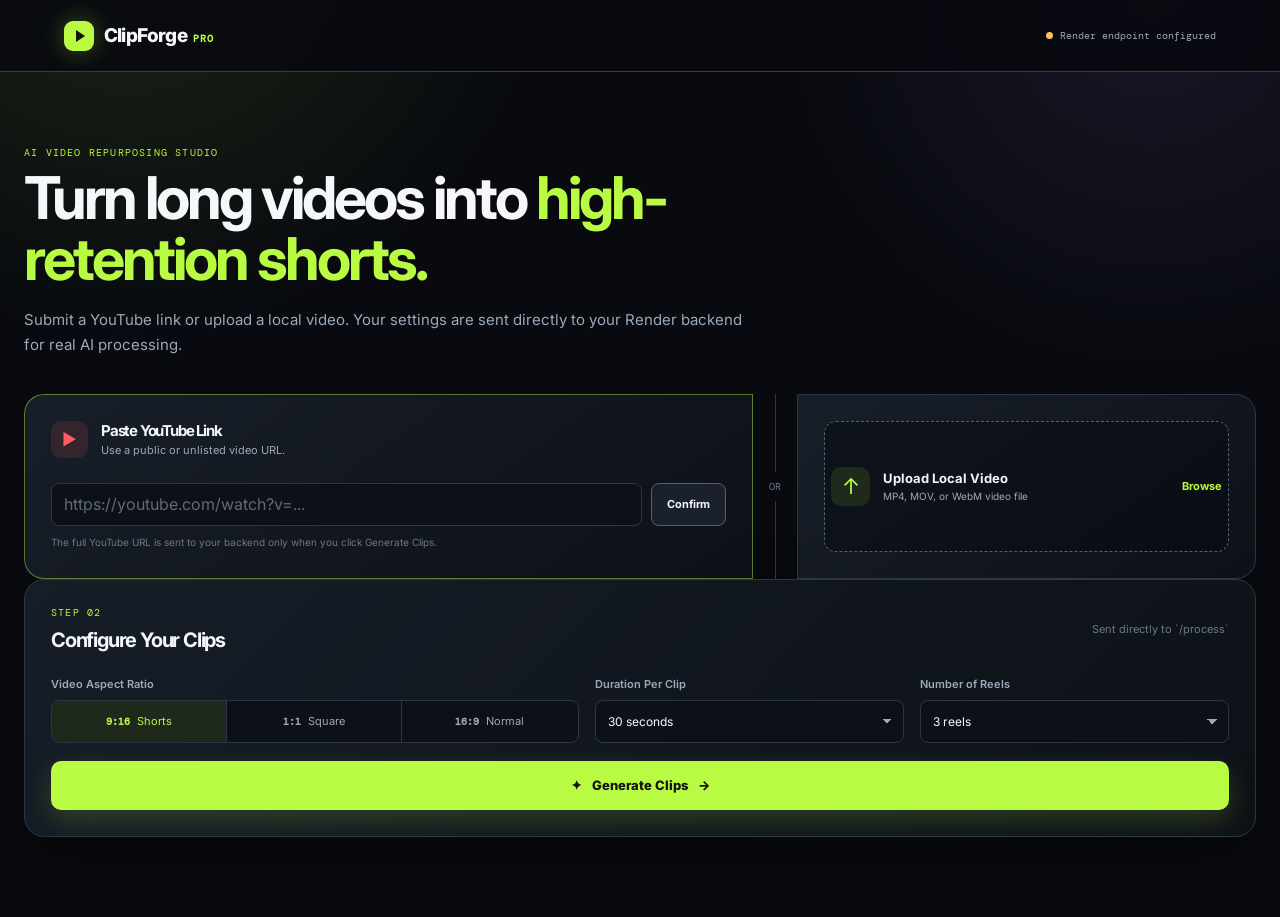
==== commit f1772a9b: "Add files via upload" ====
--- a/index.html
+++ b/index.html
@@ -5,7 +5,7 @@
   <meta name="viewport" content="width=device-width, initial-scale=1.0" />
   <meta
     name="description"
-    content="ClipForge Pro - Production AI podcast-to-shorts editor"
+    content="ClipForge Pro - AI Podcast to Shorts Video Editor"
   />
   <title>ClipForge Pro — AI Podcast to Shorts</title>
 
@@ -15,2105 +15,67 @@
     href="https://fonts.googleapis.com/css2?family=DM+Mono:wght@400;500&family=Inter:wght@400;500;600;700;800&display=swap"
     rel="stylesheet"
   />
-
-  <style>
-    :root {
-      --bg: #080a0f;
-      --bg-deep: #050609;
-      --panel: #11161e;
-      --panel-light: #171e28;
-      --panel-hover: #202936;
-      --border: #2a3544;
-      --border-bright: #4b5b70;
-      --text: #f6f8fc;
-      --muted: #9ca9bc;
-      --dim: #687588;
-      --accent: #b9fa42;
-      --accent-dark: #87bb25;
-      --accent-text: #111708;
-      --success: #77e5ad;
-      --warning: #ffc15d;
-      --danger: #ff7182;
-      --purple: #ab89ff;
-      --radius-lg: 20px;
-      --radius-md: 13px;
-      --radius-sm: 8px;
-      --shadow: 0 24px 70px rgba(0, 0, 0, 0.42);
-      --font: "Inter", sans-serif;
-      --mono: "DM Mono", monospace;
-    }
-
-    * {
-      box-sizing: border-box;
-    }
-
-    html {
-      scroll-behavior: smooth;
-    }
-
-    body {
-      min-width: 320px;
-      margin: 0;
-      color: var(--text);
-      background:
-        radial-gradient(circle at 10% -10%, rgba(185, 250, 66, 0.13), transparent 28%),
-        radial-gradient(circle at 91% 4%, rgba(171, 137, 255, 0.12), transparent 26%),
-        var(--bg);
-      font-family: var(--font);
-    }
-
-    button,
-    input,
-    select {
-      font: inherit;
-    }
-
-    button {
-      cursor: pointer;
-    }
-
-    button:disabled {
-      cursor: not-allowed;
-      opacity: 0.56;
-    }
-
-    button:focus-visible,
-    input:focus-visible,
-    select:focus-visible {
-      outline: 2px solid var(--accent);
-      outline-offset: 3px;
-    }
-
-    .hidden {
-      display: none !important;
-    }
-
-    .topbar {
-      position: sticky;
-      z-index: 100;
-      top: 0;
-      display: flex;
-      height: 72px;
-      align-items: center;
-      justify-content: space-between;
-      padding: 0 clamp(18px, 5vw, 74px);
-      border-bottom: 1px solid rgba(62, 74, 91, 0.72);
-      background: rgba(8, 10, 15, 0.86);
-      backdrop-filter: blur(16px);
-    }
-
-    .brand {
-      display: inline-flex;
-      align-items: center;
-      gap: 10px;
-      color: var(--text);
-      font-size: 19px;
-      font-weight: 800;
-      letter-spacing: -0.8px;
-      text-decoration: none;
-    }
-
-    .brand-mark {
-      display: grid;
-      width: 30px;
-      height: 30px;
-      place-items: center;
-      border-radius: 9px;
-      background: var(--accent);
-      box-shadow: 0 0 25px rgba(185, 250, 66, 0.28);
-    }
-
-    .brand-play {
-      width: 0;
-      height: 0;
-      margin-left: 2px;
-      border-top: 6px solid transparent;
-      border-bottom: 6px solid transparent;
-      border-left: 9px solid #101607;
-    }
-
-    .brand-pro {
-      margin-left: 3px;
-      color: var(--accent);
-      font-family: var(--mono);
-      font-size: 10px;
-      letter-spacing: 1px;
-    }
-
-    .topbar-actions {
-      display: flex;
-      align-items: center;
-      gap: 13px;
-    }
-
-    .backend-status {
-      display: inline-flex;
-      align-items: center;
-      gap: 7px;
-      color: var(--muted);
-      font-family: var(--mono);
-      font-size: 10px;
-    }
-
-    .status-dot {
-      width: 7px;
-      height: 7px;
-      border-radius: 50%;
-      background: var(--warning);
-      box-shadow: 0 0 0 4px rgba(255, 193, 93, 0.1);
-    }
-
-    .status-dot.connected {
-      background: var(--success);
-      box-shadow: 0 0 0 4px rgba(119, 229, 173, 0.13);
-    }
-
-    .profile {
-      display: grid;
-      width: 34px;
-      height: 34px;
-      place-items: center;
-      border: 1px solid var(--border-bright);
-      border-radius: 50%;
-      color: var(--accent);
-      background: #151b23;
-      font-family: var(--mono);
-      font-size: 10px;
-    }
-
-    .page-container {
-      width: min(1280px, calc(100% - 48px));
-      margin: 0 auto;
-    }
-
-    .entry-section {
-      padding: 74px 0;
-    }
-
-    .section-heading {
-      display: flex;
-      align-items: flex-end;
-      justify-content: space-between;
-      gap: 28px;
-      margin-bottom: 34px;
-    }
-
-    .eyebrow {
-      margin: 0 0 9px;
-      color: var(--accent);
-      font-family: var(--mono);
-      font-size: 10px;
-      font-weight: 500;
-      letter-spacing: 1.2px;
-    }
-
-    h1,
-    h2,
-    h3,
-    h4,
-    p {
-      margin-top: 0;
-    }
-
-    h1 {
-      max-width: 810px;
-      margin-bottom: 17px;
-      font-size: clamp(35px, 5vw, 58px);
-      letter-spacing: -2.8px;
-      line-height: 1.03;
-    }
-
-    h1 span {
-      color: var(--accent);
-    }
-
-    h2 {
-      margin-bottom: 10px;
-      font-size: 26px;
-      letter-spacing: -1.2px;
-    }
-
-    .description {
-      max-width: 700px;
-      margin-bottom: 0;
-      color: var(--muted);
-      font-size: 15px;
-      line-height: 1.7;
-    }
-
-    .platform-area {
-      flex: 0 0 auto;
-      color: var(--dim);
-      font-size: 11px;
-      text-align: right;
-    }
-
-    .platforms {
-      display: flex;
-      justify-content: flex-end;
-      gap: 6px;
-      margin-top: 8px;
-    }
-
-    .platforms span {
-      padding: 6px 8px;
-      border: 1px solid var(--border);
-      border-radius: 6px;
-      color: var(--muted);
-      background: rgba(19, 24, 32, 0.84);
-      font-family: var(--mono);
-      font-size: 10px;
-    }
-
-    .source-grid {
-      display: grid;
-      grid-template-columns: minmax(0, 1.35fr) 44px minmax(260px, 0.85fr);
-      margin-bottom: 20px;
-    }
-
-    .source-card {
-      min-height: 186px;
-      padding: 26px;
-      border: 1px solid var(--border);
-      background: linear-gradient(145deg, rgba(25, 31, 41, 0.96), rgba(12, 15, 21, 0.98));
-    }
-
-    .youtube-card {
-      border-color: rgba(185, 250, 66, 0.45);
-      border-radius: var(--radius-lg) 0 0 var(--radius-lg);
-    }
-
-    .upload-card {
-      display: flex;
-      border-radius: 0 var(--radius-lg) var(--radius-lg) 0;
-    }
-
-    .source-heading {
-      display: flex;
-      align-items: center;
-      gap: 13px;
-    }
-
-    .source-icon {
-      display: grid;
-      width: 37px;
-      height: 37px;
-      flex: 0 0 auto;
-      place-items: center;
-      border-radius: 10px;
-      font-size: 16px;
-    }
-
-    .youtube-icon {
-      color: #ff5862;
-      background: rgba(255, 88, 98, 0.12);
-    }
-
-    .source-heading h2 {
-      margin: 0 0 3px;
-      font-size: 15px;
-    }
-
-    .source-heading p {
-      margin: 0;
-      color: var(--muted);
-      font-size: 11px;
-    }
-
-    .source-divider {
-      display: grid;
-      position: relative;
-      z-index: 1;
-      place-items: center;
-      color: var(--dim);
-      font-family: var(--mono);
-      font-size: 10px;
-    }
-
-    .source-divider::before {
-      position: absolute;
-      z-index: -1;
-      width: 1px;
-      height: 100%;
-      background: var(--border);
-      content: "";
-    }
-
-    .source-divider span {
-      padding: 8px 0;
-      background: var(--bg);
-    }
-
-    .input-row {
-      display: flex;
-      gap: 9px;
-      margin-top: 25px;
-    }
-
-    input,
-    select {
-      width: 100%;
-      min-height: 43px;
-      padding: 0 12px;
-      border: 1px solid var(--border);
-      border-radius: var(--radius-sm);
-      color: var(--text);
-      background: #0c1016;
-    }
-
-    input::placeholder {
-      color: #5e6a7a;
-    }
-
-    select {
-      appearance: none;
-      background-image:
-        linear-gradient(45deg, transparent 50%, var(--muted) 50%),
-        linear-gradient(135deg, var(--muted) 50%, transparent 50%);
-      background-position:
-        calc(100% - 16px) 18px,
-        calc(100% - 11px) 18px;
-      background-repeat: no-repeat;
-      background-size: 5px 5px, 5px 5px;
-      font-size: 12px;
-    }
-
-    .button-secondary {
-      min-height: 43px;
-      padding: 0 15px;
-      border: 1px solid var(--border-bright);
-      border-radius: var(--radius-sm);
-      color: var(--text);
-      background: #171d25;
-      font-size: 12px;
-      font-weight: 700;
-      white-space: nowrap;
-      transition: 0.2s ease;
-    }
-
-    .button-secondary:hover:not(:disabled) {
-      border-color: var(--accent);
-      color: var(--accent);
-      background: #1a2411;
-    }
-
-    .input-help {
-      margin: 10px 0 0;
-      color: var(--dim);
-      font-size: 10px;
-    }
-
-    .upload-trigger {
-      display: flex;
-      width: 100%;
-      align-items: center;
-      gap: 13px;
-      border: 1px dashed #4a586c;
-      border-radius: 12px;
-      color: var(--text);
-      background: rgba(12, 15, 21, 0.66);
-      text-align: left;
-      transition: 0.2s ease;
-    }
-
-    .upload-trigger:hover,
-    .upload-card.dragging .upload-trigger {
-      border-color: var(--accent);
-      background: rgba(185, 250, 66, 0.07);
-    }
-
-    .upload-icon {
-      display: grid;
-      width: 39px;
-      height: 39px;
-      flex: 0 0 auto;
-      place-items: center;
-      border-radius: 10px;
-      color: var(--accent);
-      background: rgba(185, 250, 66, 0.1);
-      font-size: 22px;
-    }
-
-    .upload-copy {
-      display: grid;
-      gap: 4px;
-    }
-
-    .upload-copy strong {
-      font-size: 13px;
-    }
-
-    .upload-copy small {
-      color: var(--muted);
-      font-size: 10px;
-      line-height: 1.4;
-    }
-
-    .browse-text {
-      margin-left: auto;
-      color: var(--accent);
-      font-size: 11px;
-      font-weight: 700;
-    }
-
-    .video-confirmation {
-      display: flex;
-      align-items: center;
-      gap: 16px;
-      margin-bottom: 25px;
-      padding: 13px;
-      border: 1px solid rgba(119, 229, 173, 0.3);
-      border-radius: var(--radius-md);
-      background: linear-gradient(90deg, rgba(40, 104, 74, 0.22), rgba(16, 21, 28, 0.94));
-    }
-
-    .confirmation-image {
-      position: relative;
-      width: 130px;
-      height: 73px;
-      overflow: hidden;
-      border-radius: 8px;
-      background: #222a36;
-    }
-
-    .confirmation-image img {
-      width: 100%;
-      height: 100%;
-      object-fit: cover;
-    }
-
-    .duration-badge {
-      position: absolute;
-      right: 5px;
-      bottom: 5px;
-      padding: 3px 5px;
-      border-radius: 4px;
-      background: rgba(0, 0, 0, 0.8);
-      font-family: var(--mono);
-      font-size: 9px;
-    }
-
-    .confirmation-details {
-      flex: 1;
-    }
-
-    .ready-label {
-      color: var(--success);
-      font-family: var(--mono);
-      font-size: 10px;
-      letter-spacing: 0.8px;
-    }
-
-    .confirmation-details h3 {
-      margin: 4px 0;
-      font-size: 15px;
-    }
-
-    .confirmation-details p {
-      margin: 0;
-      color: var(--muted);
-      font-size: 11px;
-    }
-
-    .remove-button {
-      border: 0;
-      color: var(--dim);
-      background: transparent;
-      font-size: 11px;
-    }
-
-    .remove-button:hover {
-      color: var(--danger);
-    }
-
-    .config-panel {
-      padding: 26px;
-      border: 1px solid var(--border);
-      border-radius: var(--radius-lg);
-      background: linear-gradient(135deg, rgba(23, 29, 38, 0.98), rgba(13, 17, 23, 0.98));
-      box-shadow: var(--shadow);
-    }
-
-    .panel-heading {
-      display: flex;
-      align-items: center;
-      justify-content: space-between;
-    }
-
-    .panel-heading h2 {
-      margin-bottom: 0;
-      font-size: 20px;
-    }
-
-    .panel-hint {
-      color: var(--dim);
-      font-size: 11px;
-    }
-
-    .config-grid {
-      display: grid;
-      grid-template-columns: 1.45fr 0.85fr 0.85fr;
-      gap: 16px;
-      margin: 25px 0 18px;
-    }
-
-    .config-group label {
-      display: block;
-      margin-bottom: 9px;
-      color: var(--muted);
-      font-size: 11px;
-      font-weight: 600;
-    }
-
-    .segmented {
-      display: grid;
-      grid-template-columns: repeat(3, 1fr);
-      min-height: 43px;
-      overflow: hidden;
-      border: 1px solid var(--border);
-      border-radius: var(--radius-sm);
-      background: #0c1016;
-    }
-
-    .segment {
-      display: flex;
-      align-items: center;
-      justify-content: center;
-      gap: 6px;
-      border: 0;
-      border-right: 1px solid var(--border);
-      color: var(--muted);
-      background: transparent;
-      font-size: 11px;
-    }
-
-    .segment:last-child {
-      border-right: 0;
-    }
-
-    .segment strong {
-      color: inherit;
-      font-family: var(--mono);
-      font-size: 10px;
-    }
-
-    .segment.active {
-      color: var(--accent);
-      background: rgba(185, 250, 66, 0.1);
-    }
-
-    .custom-duration-panel {
-      display: flex;
-      align-items: end;
-      gap: 14px;
-      margin-bottom: 20px;
-      padding: 15px;
-      border: 1px solid rgba(185, 250, 66, 0.26);
-      border-radius: 11px;
-      background: rgba(185, 250, 66, 0.055);
-    }
-
-    .custom-duration-intro {
-      flex: 1;
-    }
-
-    .custom-duration-intro strong {
-      display: block;
-      margin-bottom: 4px;
-      color: var(--accent);
-      font-size: 12px;
-    }
-
-    .custom-duration-intro p {
-      margin: 0;
-      color: var(--muted);
-      font-size: 10px;
-      line-height: 1.5;
-    }
-
-    .custom-time-field {
-      width: 105px;
-    }
-
-    .custom-time-field label {
-      display: block;
-      margin-bottom: 7px;
-      color: var(--muted);
-      font-size: 10px;
-    }
-
-    .custom-time-field input {
-      min-height: 40px;
-      font-family: var(--mono);
-      font-size: 13px;
-    }
-
-    .primary-button,
-    .download-button,
-    .export-button {
-      display: inline-flex;
-      min-height: 49px;
-      align-items: center;
-      justify-content: center;
-      gap: 10px;
-      border: 0;
-      border-radius: 10px;
-      color: var(--accent-text);
-      background: var(--accent);
-      box-shadow: 0 10px 28px rgba(185, 250, 66, 0.19);
-      font-size: 13px;
-      font-weight: 800;
-      transition: transform 0.2s ease, background 0.2s ease;
-    }
-
-    .primary-button {
-      width: 100%;
-    }
-
-    .primary-button:hover:not(:disabled),
-    .download-button:hover:not(:disabled),
-    .export-button:hover:not(:disabled) {
-      transform: translateY(-2px);
-      background: #caff62;
-    }
-
-    .button-spinner {
-      width: 15px;
-      height: 15px;
-      border: 2px solid rgba(16, 23, 8, 0.28);
-      border-top-color: var(--accent-text);
-      border-radius: 50%;
-      animation: rotate 0.8s linear infinite;
-    }
-
-    .gallery-section {
-      padding: 58px 0 85px;
-      border-top: 1px solid var(--border);
-    }
-
-    .gallery-heading {
-      align-items: center;
-    }
-
-    .gallery-summary {
-      display: flex;
-      align-items: center;
-      gap: 14px;
-      margin-bottom: 24px;
-      padding: 13px 17px;
-      border: 1px solid var(--border);
-      border-radius: 10px;
-      color: var(--muted);
-      background: #10141a;
-      font-size: 11px;
-    }
-
-    .summary-number {
-      margin-right: 4px;
-      color: var(--text);
-      font-family: var(--mono);
-      font-size: 14px;
-      font-weight: 700;
-    }
-
-    .summary-divider {
-      width: 1px;
-      height: 20px;
-      background: var(--border);
-    }
-
-    .complete-status {
-      display: inline-flex;
-      align-items: center;
-      gap: 6px;
-      margin-left: auto;
-      color: var(--success);
-    }
-
-    .complete-status span {
-      display: grid;
-      width: 16px;
-      height: 16px;
-      place-items: center;
-      border-radius: 50%;
-      background: rgba(119, 229, 173, 0.14);
-      font-size: 10px;
-    }
-
-    .clip-gallery {
-      display: grid;
-      grid-template-columns: repeat(3, minmax(0, 1fr));
-      gap: 19px;
-    }
-
-    .clip-card {
-      overflow: hidden;
-      border: 1px solid var(--border);
-      border-radius: var(--radius-md);
-      background: #11161e;
-      box-shadow: 0 12px 28px rgba(0, 0, 0, 0.18);
-      transition: transform 0.2s ease, border-color 0.2s ease;
-    }
-
-    .clip-card:hover {
-      border-color: #5d6d82;
-      transform: translateY(-4px);
-    }
-
-    .clip-preview {
-      position: relative;
-      aspect-ratio: 16 / 10;
-      overflow: hidden;
-      background: #07090d;
-    }
-
-    .clip-preview video {
-      width: 100%;
-      height: 100%;
-      object-fit: cover;
-    }
-
-    .preview-play {
-      position: absolute;
-      top: 50%;
-      left: 50%;
-      display: grid;
-      width: 46px;
-      height: 46px;
-      place-items: center;
-      border: 1px solid rgba(255, 255, 255, 0.36);
-      border-radius: 50%;
-      color: #fff;
-      background: rgba(2, 4, 6, 0.65);
-      transform: translate(-50%, -50%);
-      backdrop-filter: blur(8px);
-    }
-
-    .viral-score {
-      position: absolute;
-      top: 10px;
-      left: 10px;
-      padding: 6px 8px;
-      border: 1px solid rgba(185, 250, 66, 0.4);
-      border-radius: 6px;
-      color: var(--accent);
-      background: rgba(8, 14, 4, 0.9);
-      font-family: var(--mono);
-      font-size: 10px;
-    }
-
-    .clip-duration {
-      position: absolute;
-      right: 10px;
-      bottom: 10px;
-      padding: 4px 6px;
-      border-radius: 4px;
-      background: rgba(0, 0, 0, 0.78);
-      font-family: var(--mono);
-      font-size: 10px;
-    }
-
-    .clip-details {
-      padding: 15px;
-    }
-
-    .clip-details h3 {
-      margin-bottom: 8px;
-      font-size: 14px;
-      line-height: 1.4;
-    }
-
-    .clip-details p {
-      overflow: hidden;
-      margin-bottom: 15px;
-      color: var(--muted);
-      font-size: 11px;
-      line-height: 1.5;
-      text-overflow: ellipsis;
-      white-space: nowrap;
-    }
-
-    .clip-footer {
-      display: flex;
-      align-items: center;
-      justify-content: space-between;
-      gap: 10px;
-    }
-
-    .clip-timecode {
-      color: var(--dim);
-      font-family: var(--mono);
-      font-size: 10px;
-    }
-
-    .edit-button {
-      padding: 8px 10px;
-      border: 1px solid rgba(185, 250, 66, 0.44);
-      border-radius: 7px;
-      color: var(--accent);
-      background: rgba(185, 250, 66, 0.08);
-      font-size: 10px;
-      font-weight: 700;
-    }
-
-    .edit-button:hover {
-      background: rgba(185, 250, 66, 0.17);
-    }
-
-    .editor-section {
-      min-height: 100vh;
-      background: #090c11;
-    }
-
-    .editor-topbar {
-      display: flex;
-      min-height: 84px;
-      align-items: center;
-      justify-content: space-between;
-      padding: 14px clamp(20px, 4vw, 56px);
-      border-bottom: 1px solid var(--border);
-      background: #101319;
-    }
-
-    .editor-title {
-      display: flex;
-      align-items: center;
-      gap: 17px;
-    }
-
-    .back-button {
-      padding: 7px 0;
-      border: 0;
-      color: var(--muted);
-      background: transparent;
-      font-size: 11px;
-    }
-
-    .back-button:hover {
-      color: var(--accent);
-    }
-
-    .editor-line {
-      width: 1px;
-      height: 36px;
-      background: var(--border);
-    }
-
-    .editor-title .eyebrow {
-      margin-bottom: 3px;
-      font-size: 8px;
-    }
-
-    .editor-title h2 {
-      margin: 0;
-      font-size: 16px;
-    }
-
-    .editor-actions {
-      display: flex;
-      align-items: center;
-      gap: 10px;
-    }
-
-    .save-button {
-      min-height: 40px;
-      padding: 0 15px;
-      border: 1px solid var(--border-bright);
-      border-radius: 8px;
-      color: var(--text);
-      background: #171d25;
-      font-size: 11px;
-      font-weight: 700;
-    }
-
-    .export-button {
-      min-height: 40px;
-      padding: 0 16px;
-      font-size: 12px;
-    }
-
-    .editor-workspace {
-      display: grid;
-      grid-template-columns: 270px minmax(360px, 1fr) 230px;
-      min-height: 600px;
-    }
-
-    .tools-panel,
-    .inspector-panel {
-      background: #10141a;
-    }
-
-    .tools-panel {
-      padding: 19px 14px;
-      border-right: 1px solid var(--border);
-    }
-
-    .tools-heading {
-      display: flex;
-      align-items: flex-start;
-      justify-content: space-between;
-      padding: 0 6px 14px;
-      border-bottom: 1px solid var(--border);
-    }
-
-    .tools-heading .eyebrow {
-      margin-bottom: 5px;
-      font-size: 8px;
-    }
-
-    .tools-heading h3 {
-      margin: 0;
-      font-size: 17px;
-    }
-
-    .pro-label {
-      padding: 4px 6px;
-      border: 1px solid rgba(185, 250, 66, 0.36);
-      border-radius: 4px;
-      color: var(--accent);
-      font-family: var(--mono);
-      font-size: 8px;
-    }
-
-    .tools-list {
-      display: grid;
-      gap: 9px;
-      margin-top: 13px;
-    }
-
-    .tool-card {
-      padding: 12px;
-      border: 1px solid var(--border);
-      border-radius: 10px;
-      background: #151b23;
-    }
-
-    .tool-card.compact {
-      display: flex;
-      align-items: center;
-      justify-content: space-between;
-    }
-
-    .tool-title {
-      display: flex;
-      align-items: center;
-      gap: 9px;
-    }
-
-    .tool-icon {
-      display: grid;
-      width: 28px;
-      height: 28px;
-      flex: 0 0 auto;
-      place-items: center;
-      border-radius: 7px;
-      color: var(--accent);
-      background: rgba(185, 250, 66, 0.1);
-      font-family: var(--mono);
-      font-size: 13px;
-    }
-
-    .caption-tool-icon {
-      color: #cfbfff;
-      background: rgba(171, 137, 255, 0.15);
-      font-weight: 800;
-    }
-
-    .tool-title h4 {
-      margin: 0 0 2px;
-      font-size: 11px;
-    }
-
-    .tool-title p {
-      margin: 0;
-      color: var(--dim);
-      font-size: 9px;
-    }
-
-    .language-row {
-      display: grid;
-      grid-template-columns: 1fr 1fr;
-      gap: 6px;
-      margin-top: 10px;
-    }
-
-    .tool-card select {
-      min-height: 31px;
-      padding: 0 7px;
-      background-position:
-        calc(100% - 11px) 13px,
-        calc(100% - 7px) 13px;
-      background-size: 4px 4px, 4px 4px;
-      font-size: 9px;
-    }
-
-    .tool-card > select {
-      margin-top: 10px;
-    }
-
-    .tool-button {
-      width: 100%;
-      min-height: 31px;
-      margin-top: 8px;
-      border: 1px solid #465367;
-      border-radius: 6px;
-      color: var(--text);
-      background: #202834;
-      font-size: 10px;
-      font-weight: 700;
-    }
-
-    .tool-button:hover:not(:disabled) {
-      border-color: var(--accent);
-      color: var(--accent);
-    }
-
-    .mini-tool-button {
-      width: auto;
-      min-width: 64px;
-      margin-top: 0;
-      padding: 0 8px;
-    }
-
-    .switch {
-      position: relative;
-      display: inline-block;
-      width: 38px;
-      height: 21px;
-    }
-
-    .switch input {
-      width: 0;
-      height: 0;
-      opacity: 0;
-    }
-
-    .switch-slider {
-      position: absolute;
-      inset: 0;
-      border-radius: 99px;
-      background: #3b4656;
-      cursor: pointer;
-      transition: 0.2s ease;
-    }
-
-    .switch-slider::before {
-      position: absolute;
-      bottom: 3px;
-      left: 3px;
-      width: 15px;
-      height: 15px;
-      border-radius: 50%;
-      background: #fff;
-      content: "";
-      transition: 0.2s ease;
-    }
-
-    .switch input:checked + .switch-slider {
-      background: var(--accent-dark);
-    }
-
-    .switch input:checked + .switch-slider::before {
-      transform: translateX(17px);
-    }
-
-    .editor-stage {
-      display: flex;
-      min-width: 0;
-      flex-direction: column;
-      padding: 16px 22px 12px;
-      background:
-        radial-gradient(circle at 50% 38%, rgba(58, 70, 88, 0.45), transparent 52%),
-        #0a0d12;
-    }
-
-    .stage-toolbar {
-      display: flex;
-      align-items: center;
-      justify-content: space-between;
-      min-height: 34px;
-    }
-
-    .toolbar-group {
-      display: flex;
-      align-items: center;
-      gap: 5px;
-    }
-
-    .toolbar-button {
-      display: grid;
-      width: 27px;
-      height: 27px;
-      place-items: center;
-      border: 0;
-      border-radius: 5px;
-      color: var(--muted);
-      background: transparent;
-      font-size: 13px;
-    }
-
-    .toolbar-button:hover,
-    .toolbar-button.active {
-      color: var(--accent);
-      background: #202834;
-    }
-
-    .ratio-label {
-      padding: 4px 8px;
-      border: 1px solid var(--border);
-      border-radius: 5px;
-      color: var(--muted);
-      font-family: var(--mono);
-      font-size: 10px;
-    }
-
-    .video-wrap {
-      display: grid;
-      min-height: 430px;
-      place-items: center;
-    }
-
-    .video-canvas {
-      position: relative;
-      max-width: 100%;
-      overflow: hidden;
-      border: 1px solid #3c4757;
-      border-radius: 5px;
-      background: #030406;
-      box-shadow: 0 25px 54px rgba(0, 0, 0, 0.58);
-    }
-
-    .ratio-9-16 {
-      width: min(290px, 100%);
-      aspect-ratio: 9 / 16;
-    }
-
-    .ratio-1-1 {
-      width: min(420px, 100%);
-      aspect-ratio: 1 / 1;
-    }
-
-    .ratio-16-9 {
-      width: min(650px, 100%);
-      aspect-ratio: 16 / 9;
-    }
-
-    .editor-video {
-      position: absolute;
-      width: 100%;
-      height: 100%;
-      object-fit: cover;
-      transform: scale(var(--video-scale, 1)) translateY(var(--video-position, 0%));
-      transition: transform 0.2s ease;
-    }
-
-    .safe-zone {
-      position: absolute;
-      z-index: 2;
-      right: 13%;
-      left: 13%;
-      height: 14%;
-      border: 1px dashed rgba(255, 255, 255, 0.18);
-      pointer-events: none;
-    }
-
-    .safe-zone-top {
-      top: 9%;
-      border-bottom: 0;
-    }
-
-    .safe-zone-bottom {
-      bottom: 9%;
-      border-top: 0;
-    }
-
-    .caption-overlay {
-      position: absolute;
-      z-index: 4;
-      right: 7%;
-      bottom: 18%;
-      left: 7%;
-      color: #fff;
-      font-size: clamp(14px, 2vw, 25px);
-      font-weight: 900;
-      letter-spacing: -0.7px;
-      line-height: 1.03;
-      text-align: center;
-      text-shadow: 3px 3px 0 #090b0e;
-    }
-
-    .caption-overlay span,
-    .caption-overlay strong {
-      display: block;
-    }
-
-    .caption-overlay strong {
-      color: var(--accent);
-    }
-
-    .processing-overlay {
-      position: absolute;
-      z-index: 20;
-      inset: 0;
-      display: grid;
-      place-items: center;
-      overflow: hidden;
-      background: rgba(5, 8, 11, 0.82);
-      backdrop-filter: blur(8px);
-    }
-
-    .processing-glow {
-      position: absolute;
-      width: 250px;
-      height: 250px;
-      border-radius: 50%;
-      background: radial-gradient(circle, rgba(185, 250, 66, 0.22), transparent 67%);
-      animation: pulse-glow 1.5s ease-in-out infinite;
-    }
-
-    .processing-content {
-      z-index: 1;
-      width: min(280px, 84%);
-      text-align: center;
-    }
-
-    .processing-orbit {
-      display: grid;
-      width: 48px;
-      height: 48px;
-      margin: 0 auto 13px;
-      place-items: center;
-      border: 2px solid rgba(185, 250, 66, 0.17);
-      border-top-color: var(--accent);
-      border-radius: 50%;
-      color: var(--accent);
-      animation: rotate 0.9s linear infinite;
-    }
-
-    .processing-orbit span {
-      animation: rotate-reverse 0.9s linear infinite;
-    }
-
-    .processing-label {
-      margin: 0;
-      color: var(--text);
-      font-size: 13px;
-      font-weight: 700;
-    }
-
-    .processing-step {
-      margin: 9px 0 0;
-      color: var(--muted);
-      font-size: 10px;
-      line-height: 1.5;
-    }
-
-    .processing-note {
-      margin: 12px 0 0;
-      color: var(--dim);
-      font-family: var(--mono);
-      font-size: 9px;
-    }
-
-    .playback-controls {
-      display: flex;
-      align-items: center;
-      gap: 11px;
-      padding-top: 11px;
-    }
-
-    .play-button {
-      display: grid;
-      width: 28px;
-      height: 28px;
-      place-items: center;
-      border: 0;
-      border-radius: 50%;
-      color: var(--accent-text);
-      background: var(--accent);
-      font-size: 10px;
-    }
-
-    .timecode {
-      color: var(--dim);
-      font-family: var(--mono);
-      font-size: 10px;
-    }
-
-    .scrubber,
-    .range-input {
-      min-height: auto;
-      height: 4px;
-      padding: 0;
-      border: 0;
-      border-radius: 5px;
-      accent-color: var(--accent);
-      background: #3b4554;
-    }
-
-    .scrubber {
-      flex: 1;
-    }
-
-    .inspector-panel {
-      padding: 15px;
-      border-left: 1px solid var(--border);
-    }
-
-    .inspector-tabs {
-      display: grid;
-      grid-template-columns: 1fr 1fr;
-      margin-bottom: 18px;
-      border-bottom: 1px solid var(--border);
-    }
-
-    .inspector-tab {
-      padding: 8px 3px;
-      border: 0;
-      border-bottom: 2px solid transparent;
-      color: var(--dim);
-      background: transparent;
-      font-size: 10px;
-      font-weight: 700;
-    }
-
-    .inspector-tab.active {
-      border-bottom-color: var(--accent);
-      color: var(--accent);
-    }
-
-    .inspector-content h3 {
-      margin-bottom: 19px;
-      font-size: 13px;
-    }
-
-    .inspector-content label {
-      display: block;
-      margin-bottom: 9px;
-      color: var(--muted);
-      font-size: 10px;
-      font-weight: 600;
-    }
-
-    .inspector-content label span {
-      float: right;
-      color: var(--accent);
-      font-family: var(--mono);
-    }
-
-    .inspector-content select {
-      min-height: 36px;
-      margin-bottom: 18px;
-      font-size: 10px;
-    }
-
-    .inspector-content .range-input {
-      margin-bottom: 19px;
-    }
-
-    .inspector-status {
-      display: flex;
-      align-items: center;
-      justify-content: space-between;
-      padding: 11px 0;
-      border-top: 1px solid var(--border);
-      color: var(--muted);
-      font-size: 10px;
-    }
-
-    .status-on {
-      padding: 4px 7px;
-      border-radius: 4px;
-      color: var(--success);
-      background: rgba(119, 229, 173, 0.1);
-      font-family: var(--mono);
-      font-size: 9px;
-    }
-
-    .inspector-note {
-      color: var(--dim);
-      font-size: 10px;
-      line-height: 1.55;
-    }
-
-    .color-input {
-      height: 36px;
-      margin-bottom: 18px;
-      padding: 3px;
-    }
-
-    .timeline-panel {
-      padding: 0 22px 16px;
-      border-top: 1px solid var(--border);
-      background: #101319;
-    }
-
-    .timeline-header {
-      display: flex;
-      min-height: 45px;
-      align-items: center;
-      justify-content: space-between;
-      border-bottom: 1px solid var(--border);
-    }
-
-    .timeline-controls,
-    .timeline-zoom {
-      display: flex;
-      align-items: center;
-    }
-
-    .timeline-controls {
-      gap: 5px;
-    }
-
-    .timeline-icon {
-      display: grid;
-      width: 26px;
-      height: 26px;
-      place-items: center;
-      border: 0;
-      border-radius: 5px;
-      color: var(--muted);
-      background: transparent;
-      font-size: 14px;
-    }
-
-    .timeline-icon:hover {
-      color: var(--accent);
-      background: #202834;
-    }
-
-    .timeline-divider {
-      width: 1px;
-      height: 17px;
-      margin: 0 4px;
-      background: var(--border);
-    }
-
-    .timeline-zoom {
-      gap: 8px;
-      color: var(--muted);
-      font-size: 12px;
-    }
-
-    .timeline-zoom input {
-      width: 70px;
-    }
-
-    .timeline-body {
-      display: grid;
-      grid-template-columns: 78px minmax(0, 1fr);
-      padding-top: 8px;
-    }
-
-    .track-labels {
-      color: var(--dim);
-      font-size: 9px;
-    }
-
-    .ruler-space {
-      height: 25px;
-    }
-
-    .track-label {
-      display: flex;
-      height: 42px;
-      align-items: center;
-      gap: 7px;
-    }
-
-    .timeline-scroll {
-      overflow: hidden;
-    }
-
-    .timeline-ruler {
-      display: flex;
-      min-width: 100%;
-      height: 25px;
-      align-items: flex-start;
-      justify-content: space-between;
-      color: var(--dim);
-      font-family: var(--mono);
-      font-size: 8px;
-    }
-
-    .timeline-tracks {
-      position: relative;
-      min-width: 100%;
-    }
-
-    .timeline-track {
-      position: relative;
-      height: 42px;
-      border-top: 1px solid rgba(55, 66, 82, 0.75);
-      background-image: linear-gradient(90deg, rgba(76, 89, 108, 0.13) 1px, transparent 1px);
-      background-size: 10% 100%;
-    }
-
-    .timeline-clip {
-      position: absolute;
-      top: 5px;
-      bottom: 5px;
-      left: 0;
-      display: flex;
-      align-items: center;
-      border-radius: 4px;
-      font-size: 9px;
-    }
-
-    .video-clip {
-      width: 100%;
-      justify-content: space-between;
-      padding: 0 8px;
-      border: 1px solid #687ca1;
-      color: #dce8ff;
-      background:
-        linear-gradient(90deg, rgba(113, 138, 190, 0.42), rgba(74, 98, 150, 0.55)),
-        repeating-linear-gradient(90deg, rgba(255, 255, 255, 0.07) 0 1px, transparent 1px 14px);
-    }
-
-    .caption-clip {
-      width: 100%;
-      padding: 0 8px;
-      border: 1px solid rgba(171, 137, 255, 0.72);
-      color: #ddcffd;
-      background: rgba(171, 137, 255, 0.28);
-    }
-
-    .audio-clip {
-      width: 100%;
-      overflow: hidden;
-      padding: 0 8px;
-      border: 1px solid rgba(119, 229, 173, 0.5);
-      color: #9cebc3;
-      background: rgba(45, 144, 94, 0.22);
-      letter-spacing: 3px;
-      white-space: nowrap;
-    }
-
-    .playhead {
-      position: absolute;
-      z-index: 5;
-      top: -25px;
-      bottom: 0;
-      left: 0;
-      width: 1px;
-      background: #ff6070;
-      transition: left 0.1s linear;
-    }
-
-    .playhead::before {
-      position: absolute;
-      top: -3px;
-      left: -4px;
-      width: 9px;
-      height: 9px;
-      border-radius: 2px;
-      background: #ff6070;
-      content: "";
-      transform: rotate(45deg);
-    }
-
-    .export-panel {
-      display: flex;
-      align-items: center;
-      justify-content: space-between;
-      gap: 24px;
-      padding: 22px clamp(20px, 4vw, 56px);
-      border-top: 1px solid var(--border);
-      background: linear-gradient(90deg, #151d14, #10141a 45%);
-    }
-
-    .export-copy {
-      display: flex;
-      align-items: center;
-      gap: 13px;
-    }
-
-    .export-icon {
-      display: grid;
-      width: 40px;
-      height: 40px;
-      place-items: center;
-      border-radius: 10px;
-      color: var(--accent);
-      background: rgba(185, 250, 66, 0.11);
-      font-size: 21px;
-    }
-
-    .export-copy .eyebrow {
-      margin-bottom: 3px;
-      font-size: 8px;
-    }
-
-    .export-copy h3 {
-      margin: 0 0 4px;
-      font-size: 16px;
-    }
-
-    .export-copy p:last-child {
-      margin: 0;
-      color: var(--muted);
-      font-size: 11px;
-    }
-
-    .export-actions {
-      display: flex;
-      align-items: center;
-      gap: 10px;
-    }
-
-    .export-actions select {
-      width: 150px;
-      min-height: 43px;
-      font-size: 11px;
-    }
-
-    .download-button {
-      min-height: 43px;
-      padding: 0 16px;
-      font-size: 11px;
-    }
-
-    .toast-container {
-      position: fixed;
-      z-index: 300;
-      right: 22px;
-      bottom: 22px;
-      display: grid;
-      gap: 9px;
-      width: min(360px, calc(100% - 44px));
-    }
-
-    .toast {
-      display: flex;
-      align-items: flex-start;
-      gap: 10px;
-      padding: 13px;
-      border: 1px solid var(--border-bright);
-      border-radius: 10px;
-      background: rgba(21, 27, 35, 0.98);
-      box-shadow: var(--shadow);
-      animation: toast-in 0.25s ease;
-    }
-
-    .toast.error {
-      border-color: rgba(255, 113, 130, 0.55);
-    }
-
-    .toast.success {
-      border-color: rgba(119, 229, 173, 0.45);
-    }
-
-    .toast-icon {
-      color: var(--accent);
-      font-size: 14px;
-    }
-
-    .toast.error .toast-icon {
-      color: var(--danger);
-    }
-
-    .toast strong {
-      display: block;
-      margin-bottom: 3px;
-      font-size: 11px;
-    }
-
-    .toast p {
-      margin: 0;
-      color: var(--muted);
-      font-size: 10px;
-      line-height: 1.45;
-    }
-
-    .modal-overlay {
-      position: fixed;
-      z-index: 400;
-      inset: 0;
-      display: grid;
-      place-items: center;
-      padding: 20px;
-      background: rgba(3, 4, 6, 0.72);
-      backdrop-filter: blur(10px);
-    }
-
-    .download-modal {
-      position: relative;
-      width: min(440px, 100%);
-      padding: 35px;
-      border: 1px solid var(--border-bright);
-      border-radius: var(--radius-lg);
-      background: #151b23;
-      box-shadow: var(--shadow);
-      text-align: center;
-    }
-
-    .modal-close {
-      position: absolute;
-      top: 12px;
-      right: 15px;
-      border: 0;
-      color: var(--muted);
-      background: transparent;
-      font-size: 24px;
-    }
-
-    .modal-success {
-      display: grid;
-      width: 54px;
-      height: 54px;
-      margin: 0 auto 16px;
-      place-items: center;
-      border-radius: 50%;
-      color: var(--accent-text);
-      background: var(--accent);
-      font-size: 24px;
-      font-weight: 800;
-    }
-
-    .download-modal h2 {
-      margin-bottom: 10px;
-      font-size: 22px;
-    }
-
-    .download-modal > p:not(.eyebrow) {
-      margin-bottom: 22px;
-      color: var(--muted);
-      font-size: 13px;
-      line-height: 1.6;
-    }
-
-    .download-modal .primary-button {
-      min-height: 44px;
-    }
-
-    @keyframes rotate {
-      to {
-        transform: rotate(360deg);
-      }
-    }
-
-    @keyframes rotate-reverse {
-      to {
-        transform: rotate(-360deg);
-      }
-    }
-
-    @keyframes pulse-glow {
-      50% {
-        opacity: 0.35;
-        transform: scale(1.18);
-      }
-    }
-
-    @keyframes toast-in {
-      from {
-        opacity: 0;
-        transform: translateY(12px);
-      }
-
-      to {
-        opacity: 1;
-        transform: translateY(0);
-      }
-    }
-
-    @media (max-width: 1060px) {
-      .editor-workspace {
-        grid-template-columns: 245px minmax(320px, 1fr);
-      }
-
-      .inspector-panel {
-        display: none;
-      }
-
-      .clip-gallery {
-        grid-template-columns: repeat(2, minmax(0, 1fr));
-      }
-    }
-
-    @media (max-width: 790px) {
-      .section-heading,
-      .gallery-heading {
-        align-items: flex-start;
-        flex-direction: column;
-      }
-
-      .platform-area {
-        text-align: left;
-      }
-
-      .platforms {
-        justify-content: flex-start;
-      }
-
-      .source-grid {
-        grid-template-columns: 1fr;
-      }
-
-      .youtube-card,
-      .upload-card {
-        border-radius: var(--radius-lg);
-      }
-
-      .source-divider {
-        height: 44px;
-      }
-
-      .source-divider::before {
-        width: 100%;
-        height: 1px;
-      }
-
-      .source-divider span {
-        padding: 0 8px;
-      }
-
-      .config-grid {
-        grid-template-columns: 1fr;
-      }
-
-      .custom-duration-panel {
-        align-items: stretch;
-        flex-wrap: wrap;
-      }
-
-      .custom-duration-intro {
-        min-width: 100%;
-      }
-
-      .editor-workspace {
-        grid-template-columns: 1fr;
-      }
-
-      .tools-panel {
-        border-right: 0;
-        border-bottom: 1px solid var(--border);
-      }
-
-      .tools-list {
-        grid-template-columns: repeat(2, minmax(0, 1fr));
-      }
-
-      .tool-card:first-child,
-      .tool-card:nth-child(2) {
-        grid-column: span 2;
-      }
-
-      .video-wrap {
-        min-height: 390px;
-      }
-
-      .timeline-panel {
-        overflow-x: auto;
-      }
-
-      .timeline-body {
-        min-width: 600px;
-      }
-
-      .export-panel,
-      .export-actions {
-        align-items: stretch;
-        flex-direction: column;
-      }
-
-      .export-actions select,
-      .download-button {
-        width: 100%;
-      }
-    }
-
-    @media (max-width: 540px) {
-      .page-container {
-        width: min(100% - 28px, 1280px);
-      }
-
-      .topbar {
-        height: 64px;
-        padding: 0 14px;
-      }
-
-      .backend-status {
-        display: none;
-      }
-
-      .brand {
-        font-size: 16px;
-      }
-
-      .entry-section {
-        padding-top: 48px;
-      }
-
-      h1 {
-        font-size: 35px;
-        letter-spacing: -1.8px;
-      }
-
-      .source-card,
-      .config-panel {
-        padding: 17px;
-      }
-
-      .input-row {
-        flex-direction: column;
-      }
-
-      .input-row .button-secondary {
-        width: 100%;
-      }
-
-      .video-confirmation {
-        align-items: flex-start;
-        flex-wrap: wrap;
-      }
-
-      .confirmation-image {
-        width: 104px;
-        height: 59px;
-      }
-
-      .remove-button {
-        width: 100%;
-        text-align: left;
-      }
-
-      .segment {
-        flex-direction: column;
-        gap: 1px;
-        font-size: 9px;
-      }
-
-      .clip-gallery {
-        grid-template-columns: 1fr;
-      }
-
-      .gallery-summary {
-        align-items: flex-start;
-        flex-wrap: wrap;
-      }
-
-      .summary-divider {
-        display: none;
-      }
-
-      .complete-status {
-        width: 100%;
-        margin-left: 0;
-      }
-
-      .editor-topbar {
-        align-items: flex-start;
-        flex-direction: column;
-        gap: 13px;
-      }
-
-      .editor-actions {
-        width: 100%;
-      }
-
-      .editor-actions button {
-        flex: 1;
-      }
-
-      .tools-list {
-        grid-template-columns: 1fr;
-      }
-
-      .tool-card:first-child,
-      .tool-card:nth-child(2) {
-        grid-column: auto;
-      }
-
-      .editor-stage {
-        padding: 12px;
-      }
-
-      .video-wrap {
-        min-height: 370px;
-      }
-
-      .timeline-panel {
-        padding: 0 12px 12px;
-      }
-    }
-  </style>
+  <link rel="stylesheet" href="style.css" />
 </head>
 
 <body>
   <header class="topbar">
-    <a class="brand" href="#entrySection" aria-label="ClipForge Pro home">
+    <a class="brand" href="#entrySection">
       <span class="brand-mark"><span class="brand-play"></span></span>
       <span>ClipForge <span class="brand-pro">PRO</span></span>
     </a>
 
-    <div class="topbar-actions">
-      <span class="backend-status" id="backendStatus">
-        <span class="status-dot" id="backendDot"></span>
-        <span id="backendText">Checking Render backend…</span>
-      </span>
-      <span class="profile">AK</span>
+    <div class="backend-status" id="backendStatus">
+      <span class="status-dot"></span>
+      <span>Render endpoint configured</span>
     </div>
   </header>
 
   <main>
-    <!-- ENTRY / CONFIGURATION -->
-    <section class="entry-section page-container" id="entrySection">
-      <div class="section-heading">
-        <div>
-          <p class="eyebrow">AI VIDEO REPURPOSING STUDIO</p>
-          <h1>Turn your podcast into <span>high-retention shorts.</span></h1>
-          <p class="description">
-            Upload a long-form video or paste a YouTube link. ClipForge Pro sends
-            your source to the cloud processing backend and returns real, playable clips.
-          </p>
-        </div>
-
-        <div class="platform-area">
-          <span>Built for</span>
-          <div class="platforms">
-            <span>▶ YouTube</span>
-            <span>♪ TikTok</span>
-            <span>◎ Reels</span>
-          </div>
-        </div>
+    <!-- ENTRY SECTION -->
+    <section class="page-section entry-section" id="entrySection">
+      <div class="hero-copy">
+        <p class="eyebrow">AI VIDEO REPURPOSING STUDIO</p>
+        <h1>Turn long videos into <span>high-retention shorts.</span></h1>
+        <p class="description">
+          Submit a YouTube link or upload a local video. Your settings are sent
+          directly to your Render backend for real AI processing.
+        </p>
       </div>
 
-      <div class="source-grid">
-        <article class="source-card youtube-card">
-          <div class="source-heading">
-            <div class="source-icon youtube-icon">▶</div>
+      <section class="source-grid">
+        <article class="source-card youtube-source">
+          <div class="source-header">
+            <span class="source-icon youtube-icon">▶</span>
             <div>
               <h2>Paste YouTube Link</h2>
-              <p>Import podcasts, interviews, webinars, and long-form videos.</p>
+              <p>Use a public or unlisted video URL.</p>
             </div>
           </div>
 
           <div class="input-row">
             <input
+              id="youtubeUrl"
               type="url"
-              id="youtubeUrl"
               placeholder="https://youtube.com/watch?v=..."
               autocomplete="url"
             />
-            <button class="button-secondary" id="previewYoutubeButton" type="button">
-              Confirm Source
+            <button class="secondary-button" id="confirmYoutubeButton" type="button">
+              Confirm
             </button>
           </div>
 
           <p class="input-help">
-            Supports public and unlisted YouTube videos, youtu.be links, Shorts, embeds, and live URLs.
+            The full YouTube URL is sent to your backend only when you click Generate Clips.
           </p>
         </article>
 
         <div class="source-divider"><span>OR</span></div>
 
-        <article class="source-card upload-card" id="uploadCard">
+        <article class="source-card upload-source" id="uploadCard">
           <input
+            id="localVideoInput"
             type="file"
-            id="localVideoInput"
             accept="video/mp4,video/webm,video/quicktime,video/x-m4v"
             hidden
           />
@@ -2121,27 +83,27 @@
           <button class="upload-trigger" id="uploadTrigger" type="button">
             <span class="upload-icon">↑</span>
             <span class="upload-copy">
-              <strong>Upload local video</strong>
-              <small>MP4, MOV, or WebM · Recommended: less than 5 GB</small>
+              <strong>Upload Local Video</strong>
+              <small>MP4, MOV, or WebM video file</small>
             </span>
             <span class="browse-text">Browse</span>
           </button>
         </article>
-      </div>
-
-      <section class="video-confirmation hidden" id="videoConfirmation">
-        <div class="confirmation-image">
-          <img id="sourceThumbnail" src="" alt="Selected video thumbnail" />
-          <span class="duration-badge" id="sourceDuration">--:--</span>
-        </div>
-
-        <div class="confirmation-details">
-          <span class="ready-label">✓ SOURCE SELECTED</span>
-          <h3 id="sourceTitle">Selected video</h3>
-          <p id="sourceMetadata">Ready to send to your Render processing backend.</p>
-        </div>
-
-        <button class="remove-button" id="removeSourceButton" type="button">
+      </section>
+
+      <section class="source-confirmation hidden" id="sourceConfirmation">
+        <div class="source-preview">
+          <img id="sourceThumbnail" src="" alt="Selected source preview" />
+          <span id="sourceDurationBadge">--:--</span>
+        </div>
+
+        <div class="source-details">
+          <span>✓ SOURCE READY</span>
+          <h3 id="sourceTitle">Selected source video</h3>
+          <p id="sourceMetadata">Ready to submit for backend processing.</p>
+        </div>
+
+        <button class="text-button" id="removeSourceButton" type="button">
           Remove
         </button>
       </section>
@@ -2150,24 +112,27 @@
         <div class="panel-heading">
           <div>
             <p class="eyebrow">STEP 02</p>
-            <h2>Configure your clips</h2>
-          </div>
-          <span class="panel-hint">These settings are sent to the backend</span>
+            <h2>Configure Your Clips</h2>
+          </div>
+          <span>Sent directly to `/process`</span>
         </div>
 
         <div class="config-grid">
           <div class="config-group">
-            <label>Video aspect ratio</label>
-            <div class="segmented" id="aspectRatioSelector">
-              <button class="segment active" type="button" data-ratio="9:16">
+            <label>Video Aspect Ratio</label>
+
+            <div class="ratio-selector" id="ratioSelector">
+              <button class="ratio-button active" data-ratio="9:16" type="button">
                 <strong>9:16</strong>
                 <span>Shorts</span>
               </button>
-              <button class="segment" type="button" data-ratio="1:1">
+
+              <button class="ratio-button" data-ratio="1:1" type="button">
                 <strong>1:1</strong>
                 <span>Square</span>
               </button>
-              <button class="segment" type="button" data-ratio="16:9">
+
+              <button class="ratio-button" data-ratio="16:9" type="button">
                 <strong>16:9</strong>
                 <span>Normal</span>
               </button>
@@ -2175,7 +140,7 @@
           </div>
 
           <div class="config-group">
-            <label for="durationSelect">Duration per clip</label>
+            <label for="durationSelect">Duration Per Clip</label>
             <select id="durationSelect">
               <option value="15">15 seconds</option>
               <option value="30" selected>30 seconds</option>
@@ -2185,7 +150,7 @@
           </div>
 
           <div class="config-group">
-            <label for="reelCount">Number of reels</label>
+            <label for="reelCount">Number of Reels</label>
             <select id="reelCount">
               <option value="1">1 reel</option>
               <option value="3" selected>3 reels</option>
@@ -2195,70 +160,72 @@
           </div>
         </div>
 
-        <div class="custom-duration-panel hidden" id="customDurationPanel">
-          <div class="custom-duration-intro">
-            <strong>Custom clip duration</strong>
-            <p>
-              Enter the exact maximum clip duration. The final duration is sent
-              to your Render backend in seconds.
-            </p>
-          </div>
-
-          <div class="custom-time-field">
-            <label for="customMinutes">Minutes</label>
+        <div class="custom-duration hidden" id="customDurationPanel">
+          <div>
+            <strong>Custom Duration</strong>
+            <p>Enter the exact maximum duration for each generated short.</p>
+          </div>
+
+          <label>
+            Minutes
             <input id="customMinutes" type="number" min="0" max="59" value="0" />
-          </div>
-
-          <div class="custom-time-field">
-            <label for="customSeconds">Seconds</label>
+          </label>
+
+          <label>
+            Seconds
             <input id="customSeconds" type="number" min="0" max="59" value="30" />
-          </div>
-        </div>
-
-        <button class="primary-button" id="generateClipsButton" type="button">
+          </label>
+        </div>
+
+        <button class="primary-button" id="generateButton" type="button">
           <span>✦</span>
           <span>Generate Clips</span>
           <span>→</span>
         </button>
       </section>
+
+      <!-- EXACT RAW BACKEND RESPONSE FOR DEBUGGING -->
+      <section class="debug-panel hidden" id="debugPanel">
+        <div class="debug-header">
+          <div>
+            <p class="eyebrow">BACKEND DEBUG RESPONSE</p>
+            <h3 id="debugTitle">No playable video URL found</h3>
+          </div>
+
+          <button class="text-button" id="closeDebugButton" type="button">
+            Close
+          </button>
+        </div>
+
+        <p id="debugMessage">
+          The backend responded, but this frontend could not locate a usable video URL.
+        </p>
+
+        <pre id="rawResponseOutput"></pre>
+      </section>
     </section>
 
-    <!-- RESULTS -->
-    <section class="gallery-section page-container hidden" id="gallerySection">
-      <div class="section-heading gallery-heading">
+    <!-- GALLERY SECTION -->
+    <section class="page-section gallery-section hidden" id="gallerySection">
+      <div class="section-heading">
         <div>
           <p class="eyebrow">REAL BACKEND RESULTS</p>
-          <h2>Your generated clips</h2>
+          <h2>Generated Clips</h2>
           <p class="description">
-            These clips are returned directly by your processing backend. Use the
-            in-card player to verify each result before opening it in Pro Editor.
+            These clip URLs were returned directly from your Render backend.
           </p>
         </div>
 
-        <button class="button-secondary" id="newProjectButton" type="button">
+        <button class="secondary-button" id="newProjectButton" type="button">
           + New Project
         </button>
       </div>
 
       <div class="gallery-summary">
-        <div>
-          <span class="summary-number" id="generatedClipCount">0</span>
-          <span>clips generated</span>
-        </div>
-
-        <div class="summary-divider"></div>
-
-        <div>
-          <span class="summary-number" id="averageViralScore">0%</span>
-          <span>average viral score</span>
-        </div>
-
-        <div class="summary-divider"></div>
-
-        <div class="complete-status">
-          <span>✓</span>
-          Backend processing complete
-        </div>
+        <span><strong id="clipCountLabel">0</strong> clips generated</span>
+        <span class="divider"></span>
+        <span><strong id="averageScoreLabel">0%</strong> average viral score</span>
+        <span class="complete-label">✓ Backend processing complete</span>
       </div>
 
       <div class="clip-gallery" id="clipGallery"></div>
@@ -2268,65 +235,66 @@
     <section class="editor-section hidden" id="editorSection">
       <header class="editor-topbar">
         <div class="editor-title">
-          <button class="back-button" id="backToGalleryButton" type="button">
+          <button class="text-button" id="backToGalleryButton" type="button">
             ← Back to clips
           </button>
 
-          <span class="editor-line"></span>
+          <span class="vertical-divider"></span>
 
           <div>
             <p class="eyebrow">PRO EDITOR</p>
-            <h2 id="editorClipTitle">Untitled Clip</h2>
-          </div>
-        </div>
-
-        <div class="editor-actions">
-          <button class="save-button" id="saveProjectButton" type="button">
-            Save Project
-          </button>
-          <button class="export-button" id="scrollToExportButton" type="button">
-            Export →
-          </button>
-        </div>
+            <h2 id="editorClipTitle">Processed Clip</h2>
+          </div>
+        </div>
+
+        <button class="secondary-button" id="exportScrollButton" type="button">
+          Export →
+        </button>
       </header>
 
       <div class="editor-workspace">
+        <!-- TOOLS -->
         <aside class="tools-panel">
           <div class="tools-heading">
             <div>
               <p class="eyebrow">AI CREATIVE SUITE</p>
               <h3>Pro Tools</h3>
             </div>
-            <span class="pro-label">LIVE API</span>
-          </div>
-
-          <div class="tools-list">
+            <span>LIVE API</span>
+          </div>
+
+          <div class="tool-list">
             <article class="tool-card">
               <div class="tool-title">
                 <span class="tool-icon">◉</span>
                 <div>
                   <h4>Voice Dubbing</h4>
-                  <p>Translate while preserving tone</p>
+                  <p>Translate and render real dubbed audio</p>
                 </div>
               </div>
 
-              <div class="language-row">
-                <select id="dubFrom" aria-label="Dubbing source language">
+              <div class="language-grid">
+                <select id="dubFrom" aria-label="Source language">
+                  <option value="Auto-Detect" selected>From: Auto-Detect</option>
                   <option value="English">From: English</option>
                   <option value="Hindi">From: Hindi</option>
-                  <option value="Bhojpuri">From: Bhojpuri</option>
-                  <option value="Maithili">From: Maithili</option>
+                  <option value="Chinese">From: Chinese</option>
+                  <option value="French">From: French</option>
+                  <option value="Spanish">From: Spanish</option>
+                  <option value="Russian">From: Russian</option>
                 </select>
 
-                <select id="dubTo" aria-label="Dubbing target language">
+                <select id="dubTo" aria-label="Target language">
+                  <option value="Hindi" selected>To: Hindi</option>
                   <option value="English">To: English</option>
-                  <option value="Hindi" selected>To: Hindi</option>
+                  <option value="Chinese">To: Chinese</option>
+                  <option value="French">To: French</option>
                   <option value="Bhojpuri">To: Bhojpuri</option>
                   <option value="Maithili">To: Maithili</option>
                 </select>
               </div>
 
-              <button class="tool-button" data-tool="dubbing" type="button">
+              <button class="tool-button" data-action="dubbing" type="button">
                 Dub Voice
               </button>
             </article>
@@ -2336,11 +304,11 @@
                 <span class="tool-icon">〽</span>
                 <div>
                   <h4>Voice Changer</h4>
-                  <p>Transform delivery and character</p>
+                  <p>Render a different voice style</p>
                 </div>
               </div>
 
-              <select id="voiceChanger" aria-label="Voice changer style">
+              <select id="voiceStyle">
                 <option value="Natural">Natural</option>
                 <option value="Deep">Deep</option>
                 <option value="Robotic">Robotic</option>
@@ -2348,275 +316,199 @@
                 <option value="Narrator">Narrator</option>
               </select>
 
-              <button class="tool-button" data-tool="voice-changer" type="button">
+              <button class="tool-button" data-action="voice_change" type="button">
                 Apply Voice
               </button>
             </article>
 
-            <article class="tool-card compact">
+            <article class="tool-card compact-tool">
               <div class="tool-title">
-                <span class="tool-icon caption-tool-icon">T</span>
+                <span class="tool-icon purple">T</span>
                 <div>
                   <h4>Hormozi 3D Captions</h4>
                   <p>Generate word-level captions</p>
                 </div>
               </div>
 
-              <label class="switch">
-                <input id="captionsToggle" type="checkbox" />
-                <span class="switch-slider"></span>
+              <label class="toggle">
+                <input id="captionToggle" type="checkbox" />
+                <span></span>
               </label>
             </article>
 
-            <article class="tool-card compact">
+            <article class="tool-card compact-tool">
               <div class="tool-title">
                 <span class="tool-icon">✦</span>
                 <div>
                   <h4>AI B-Roll</h4>
-                  <p>Contextual visuals and meme SFX</p>
+                  <p>Context-aware supporting visuals</p>
                 </div>
               </div>
 
-              <button class="tool-button mini-tool-button" data-tool="broll" type="button">
+              <button class="mini-tool-button" data-action="broll" type="button">
                 Generate
               </button>
             </article>
 
-            <article class="tool-card compact">
+            <article class="tool-card compact-tool">
               <div class="tool-title">
                 <span class="tool-icon">⌁</span>
                 <div>
                   <h4>Studio Sound</h4>
-                  <p>Noise killer and speech clarity</p>
+                  <p>Noise killer and voice cleanup</p>
                 </div>
               </div>
 
-              <button class="tool-button mini-tool-button" data-tool="studio-sound" type="button">
+              <button class="mini-tool-button" data-action="studio_sound" type="button">
                 Enhance
               </button>
             </article>
 
-            <article class="tool-card compact">
+            <article class="tool-card compact-tool">
               <div class="tool-title">
                 <span class="tool-icon">▧</span>
                 <div>
                   <h4>Viral Thumbnail</h4>
-                  <p>Generate click-worthy cover art</p>
+                  <p>Generate final thumbnail artwork</p>
                 </div>
               </div>
 
-              <button class="tool-button mini-tool-button" data-tool="thumbnail" type="button">
+              <button class="mini-tool-button" data-action="thumbnail" type="button">
                 Create
               </button>
             </article>
           </div>
         </aside>
 
+        <!-- PLAYER -->
         <section class="editor-stage">
           <div class="stage-toolbar">
-            <div class="toolbar-group">
-              <button class="toolbar-button active" type="button" aria-label="Select tool">⌖</button>
-              <button class="toolbar-button" type="button" aria-label="Crop tool">⌗</button>
-              <button class="toolbar-button" type="button" aria-label="Text tool">T</button>
-            </div>
-
             <span class="ratio-label" id="editorRatioLabel">9:16</span>
-
-            <div class="toolbar-group">
-              <button class="toolbar-button" id="muteButton" type="button" aria-label="Mute or unmute">♬</button>
-              <button class="toolbar-button" id="fullscreenButton" type="button" aria-label="Fullscreen player">⛶</button>
-            </div>
-          </div>
-
-          <div class="video-wrap">
+            <span>Real processed video</span>
+          </div>
+
+          <div class="video-stage">
             <div class="video-canvas ratio-9-16" id="videoCanvas">
               <video
-                class="editor-video"
                 id="editorVideo"
-                controls
                 playsinline
                 preload="metadata"
+                controls
               ></video>
-
-              <div class="safe-zone safe-zone-top"></div>
-              <div class="safe-zone safe-zone-bottom"></div>
 
               <div class="caption-overlay hidden" id="captionOverlay">
                 <span>THIS IS HOW YOU</span>
                 <strong>BUILD MOMENTUM.</strong>
               </div>
 
+              <!-- REAL BACKEND WAITING OVERLAY -->
               <div class="processing-overlay hidden" id="processingOverlay">
-                <div class="processing-glow"></div>
-
-                <div class="processing-content">
-                  <div class="processing-orbit"><span>✦</span></div>
-                  <p class="processing-label" id="processingLabel">Processing request</p>
-                  <p class="processing-step" id="processingStep">
-                    Waiting for the Render backend. This can take several minutes for longer source videos.
-                  </p>
-                  <p class="processing-note">Do not close this page while processing.</p>
-                </div>
-              </div>
-            </div>
-          </div>
-
-          <div class="playback-controls">
-            <button class="play-button" id="playButton" type="button" aria-label="Play or pause">▶</button>
-            <span class="timecode" id="currentTime">00:00</span>
-            <input
-              class="scrubber"
-              id="playbackScrubber"
-              type="range"
-              min="0"
-              max="100"
-              value="0"
-              aria-label="Video playback progress"
-            />
-            <span class="timecode" id="totalTime">00:00</span>
+                <div class="spinner"></div>
+                <h3 id="processingTitle">Processing Request</h3>
+                <p id="processingDescription">
+                  Waiting for the Render backend response.
+                </p>
+                <small>
+                  Processing can take several minutes depending on source length and AI workload.
+                </small>
+              </div>
+            </div>
+          </div>
+
+          <div class="player-controls">
+            <button id="playButton" type="button">▶</button>
+            <span id="currentTime">00:00</span>
+            <input id="playbackRange" type="range" min="0" max="100" value="0" />
+            <span id="totalTime">00:00</span>
           </div>
         </section>
 
+        <!-- INSPECTOR -->
         <aside class="inspector-panel">
-          <div class="inspector-tabs">
-            <button class="inspector-tab active" type="button" data-tab="clip">
-              Clip
-            </button>
-            <button class="inspector-tab" type="button" data-tab="captions">
-              Captions
-            </button>
-          </div>
-
-          <section class="inspector-content" id="clipInspector">
-            <h3>Clip settings</h3>
-
-            <label for="editorAspectRatio">Canvas ratio</label>
-            <select id="editorAspectRatio">
-              <option value="9:16">9:16 — Shorts</option>
-              <option value="1:1">1:1 — Square</option>
-              <option value="16:9">16:9 — Landscape</option>
-            </select>
-
-            <label for="scaleRange">
-              Scale
-              <span id="scaleValue">100%</span>
-            </label>
-            <input class="range-input" id="scaleRange" type="range" min="80" max="130" value="100" />
-
-            <label for="positionRange">
-              Vertical position
-              <span id="positionValue">50%</span>
-            </label>
-            <input class="range-input" id="positionRange" type="range" min="0" max="100" value="50" />
-
-            <div class="inspector-status">
-              <span>AI auto-reframe</span>
-              <span class="status-on">Backend</span>
-            </div>
-          </section>
-
-          <section class="inspector-content hidden" id="captionInspector">
-            <h3>Caption styling</h3>
-
-            <label for="captionPreset">Preset</label>
-            <select id="captionPreset">
-              <option value="Hormozi 3D">Hormozi 3D</option>
-              <option value="Clean Creator">Clean Creator</option>
-              <option value="Bold Pop">Bold Pop</option>
-              <option value="Minimal Mono">Minimal Mono</option>
-            </select>
-
-            <label for="captionPosition">Position</label>
-            <select id="captionPosition">
-              <option value="Lower third">Lower third</option>
-              <option value="Center">Center</option>
-              <option value="Top third">Top third</option>
-            </select>
-
-            <label for="captionColor">Accent color</label>
-            <input class="color-input" id="captionColor" type="color" value="#b9fa42" />
-
-            <p class="inspector-note">
-              Caption settings are included in the request sent to the caption-generation endpoint.
-            </p>
-          </section>
+          <p class="eyebrow">CLIP SETTINGS</p>
+          <h3>Canvas</h3>
+
+          <label for="editorRatio">Aspect Ratio</label>
+          <select id="editorRatio">
+            <option value="9:16">9:16 — Shorts</option>
+            <option value="1:1">1:1 — Square</option>
+            <option value="16:9">16:9 — Landscape</option>
+          </select>
+
+          <label for="scaleRange">
+            Scale
+            <span id="scaleLabel">100%</span>
+          </label>
+          <input id="scaleRange" type="range" min="80" max="130" value="100" />
+
+          <label for="positionRange">
+            Vertical Position
+            <span id="positionLabel">50%</span>
+          </label>
+          <input id="positionRange" type="range" min="0" max="100" value="50" />
+
+          <div class="inspector-status">
+            <span>Active clip source</span>
+            <strong id="activeClipId">None</strong>
+          </div>
         </aside>
       </div>
 
+      <!-- TIMELINE -->
       <section class="timeline-panel">
-        <div class="timeline-header">
-          <div class="timeline-controls">
-            <button class="timeline-icon" type="button" aria-label="Undo">↶</button>
-            <button class="timeline-icon" type="button" aria-label="Redo">↷</button>
-            <span class="timeline-divider"></span>
-            <button class="timeline-icon" type="button" aria-label="Split clip">✂</button>
-            <button class="timeline-icon" type="button" aria-label="Delete clip">⌫</button>
-          </div>
-
-          <div class="timeline-zoom">
-            <span>−</span>
-            <input class="range-input" id="timelineZoom" type="range" min="1" max="3" step="0.1" value="1" />
-            <span>+</span>
-          </div>
-        </div>
-
-        <div class="timeline-body">
-          <div class="track-labels">
-            <div class="ruler-space"></div>
-            <div class="track-label">▣ Video</div>
-            <div class="track-label">T Captions</div>
-            <div class="track-label">♬ Audio</div>
-          </div>
-
-          <div class="timeline-scroll">
-            <div class="timeline-ruler" id="timelineRuler"></div>
-
-            <div class="timeline-tracks" id="timelineTracks">
-              <div class="timeline-track">
-                <div class="timeline-clip video-clip">
-                  <span id="timelineVideoName">Processed Clip</span>
-                  <span id="timelineDuration">00:00</span>
-                </div>
-              </div>
-
-              <div class="timeline-track">
-                <div class="timeline-clip caption-clip hidden" id="timelineCaptionClip">
-                  Hormozi 3D Captions
-                </div>
-              </div>
-
-              <div class="timeline-track">
-                <div class="timeline-clip audio-clip">
-                  ▁▃▆▂▅▇▃▂▆▅▁▃▆▂▅▇▃▂▆▅▁▃▆▂▅▇▃▂▆▅▁▃▆▂▅▇
-                </div>
-              </div>
-
-              <div class="playhead" id="timelinePlayhead"></div>
-            </div>
+        <div class="timeline-toolbar">
+          <span>Timeline</span>
+          <span id="timelineDuration">00:00</span>
+        </div>
+
+        <div class="timeline-grid">
+          <div class="timeline-labels">
+            <span>Video</span>
+            <span>Captions</span>
+            <span>Audio</span>
+          </div>
+
+          <div class="timeline-tracks">
+            <div class="timeline-track">
+              <div class="timeline-clip video-track" id="timelineVideoClip">
+                Processed Video
+              </div>
+            </div>
+
+            <div class="timeline-track">
+              <div class="timeline-clip caption-track hidden" id="timelineCaptionClip">
+                Hormozi 3D Captions
+              </div>
+            </div>
+
+            <div class="timeline-track">
+              <div class="timeline-clip audio-track">
+                ▁▃▆▂▅▇▃▂▆▅▁▃▆▂▅▇▃▂▆▅▁▃▆▂▅▇▃▂▆▅
+              </div>
+            </div>
+
+            <div class="timeline-playhead" id="timelinePlayhead"></div>
           </div>
         </div>
       </section>
 
+      <!-- EXPORT -->
       <section class="export-panel" id="exportPanel">
-        <div class="export-copy">
-          <span class="export-icon">↓</span>
-          <div>
-            <p class="eyebrow">FINAL EXPORT</p>
-            <h3>Ready to publish?</h3>
-            <p>Your backend will render the selected reel and thumbnail package.</p>
-          </div>
+        <div>
+          <p class="eyebrow">FINAL EXPORT</p>
+          <h3>Download Reel & Thumbnail</h3>
+          <p>Your Render backend receives the export quality and active clip settings.</p>
         </div>
 
         <div class="export-actions">
-          <select id="qualitySelector">
+          <select id="qualitySelect">
             <option value="720p">720p HD</option>
             <option value="1080p" selected>1080p Full HD</option>
             <option value="4k">4K Ultra HD</option>
           </select>
 
-          <button class="download-button" id="downloadButton" type="button">
-            <span>Download Reel &amp; Thumbnail</span>
-            <span>↓</span>
+          <button class="primary-button export-button" id="exportButton" type="button">
+            Download Reel & Thumbnail
           </button>
         </div>
       </section>
@@ -2625,1730 +517,7 @@
 
   <div class="toast-container" id="toastContainer" aria-live="polite"></div>
 
-  <div class="modal-overlay hidden" id="downloadModal">
-    <section class="download-modal" role="dialog" aria-modal="true">
-      <button class="modal-close" id="closeModalButton" type="button" aria-label="Close export modal">×</button>
-      <div class="modal-success">✓</div>
-      <p class="eyebrow">EXPORT READY</p>
-      <h2>Your files are ready.</h2>
-      <p id="downloadMessage">
-        Your Render backend completed the export.
-      </p>
-      <button class="primary-button" id="confirmDownloadButton" type="button">
-        Download Files
-      </button>
-    </section>
-  </div>
-
-  <script>
-    "use strict";
-
-    /*
-      ============================================================
-      CONFIGURATION
-      ============================================================
-
-      Change this to your Render production URL.
-
-      Example:
-      const BACKEND_URL = "https://clipforge-api.onrender.com";
-    */
-    const BACKEND_URL = "YOUR_RENDER_URL_HERE";
-
-    /*
-      Change these endpoint paths only if your backend uses
-      different routes.
-
-      All requests in this frontend are REAL fetch requests.
-      There are no mock clips, fake processing timers, or demo exports.
-    */
-    const API_ENDPOINTS = {
-      health: "/health",
-      processYoutube: "/process",
-      processUpload: "/process/upload",
-      applyTool: (clipId, toolName) =>
-        "/clips/" + encodeURIComponent(clipId) + "/tools/" + encodeURIComponent(toolName),
-      exportClip: (clipId) =>
-        "/clips/" + encodeURIComponent(clipId) + "/export",
-      downloadExport: (clipId) =>
-        "/clips/" + encodeURIComponent(clipId) + "/download"
-    };
-
-    const appState = {
-      source: {
-        type: null,
-        url: null,
-        file: null,
-        title: null,
-        thumbnail: null,
-        duration: 0
-      },
-      config: {
-        aspectRatio: "9:16",
-        duration: 30,
-        reelCount: "3"
-      },
-      clips: [],
-      activeClip: null,
-      exportUrls: {
-        video: null,
-        thumbnail: null,
-        package: null
-      },
-      busy: false
-    };
-
-    document.addEventListener("DOMContentLoaded", initializeApplication);
-
-    function initializeApplication() {
-      bindSourceEvents();
-      bindConfigurationEvents();
-      bindEditorEvents();
-      bindExportEvents();
-      renderTimelineRuler(0);
-      checkBackendHealth();
-    }
-
-    /*
-      ============================================================
-      API CLIENT
-      ============================================================
-    */
-
-    async function requestApi(path, options = {}) {
-      if (!BACKEND_URL || BACKEND_URL === "YOUR_RENDER_URL_HERE") {
-        throw new Error(
-          "BACKEND_URL is not configured. Add your Render URL near the top of this file."
-        );
-      }
-
-      const isFormData = options.body instanceof FormData;
-
-      const response = await fetch(BACKEND_URL + path, {
-        method: options.method || "GET",
-        headers: {
-          ...(isFormData ? {} : { "Content-Type": "application/json" }),
-          ...(options.headers || {})
-        },
-        body: options.body,
-        mode: "cors"
-      });
-
-      const responseContentType = response.headers.get("content-type") || "";
-      const responseData = responseContentType.includes("application/json")
-        ? await response.json()
-        : await response.text();
-
-      if (!response.ok) {
-        const backendMessage =
-          typeof responseData === "object"
-            ? responseData.detail || responseData.message || responseData.error
-            : responseData;
-
-        throw new Error(
-          backendMessage ||
-          "Backend request failed with HTTP status " + response.status + "."
-        );
-      }
-
-      return responseData;
-    }
-
-    const ClipForgeAPI = {
-      checkHealth() {
-        return requestApi(API_ENDPOINTS.health, {
-          method: "GET"
-        });
-      },
-
-      processYoutube(payload) {
-        return requestApi(API_ENDPOINTS.processYoutube, {
-          method: "POST",
-          body: JSON.stringify(payload)
-        });
-      },
-
-      processUpload(file, settings) {
-        const formData = new FormData();
-
-        formData.append("video", file);
-        formData.append("aspect_ratio", settings.aspectRatio);
-        formData.append("clip_duration", String(settings.duration));
-        formData.append("reel_count", String(settings.reelCount));
-
-        return requestApi(API_ENDPOINTS.processUpload, {
-          method: "POST",
-          body: formData
-        });
-      },
-
-      applyTool(clipId, toolName, settings) {
-        return requestApi(API_ENDPOINTS.applyTool(clipId, toolName), {
-          method: "POST",
-          body: JSON.stringify(settings)
-        });
-      },
-
-      exportClip(clipId, settings) {
-        return requestApi(API_ENDPOINTS.exportClip(clipId), {
-          method: "POST",
-          body: JSON.stringify(settings)
-        });
-      },
-
-      downloadExport(clipId) {
-        return requestApi(API_ENDPOINTS.downloadExport(clipId), {
-          method: "GET"
-        });
-      }
-    };
-
-    /*
-      ============================================================
-      BACKEND CONNECTION STATUS
-      ============================================================
-    */
-
-    async function checkBackendHealth() {
-      const backendDot = document.getElementById("backendDot");
-      const backendText = document.getElementById("backendText");
-
-      try {
-        const result = await ClipForgeAPI.checkHealth();
-
-        backendDot.classList.add("connected");
-
-        if (result && typeof result === "object" && result.status) {
-          backendText.textContent = "Render backend: " + result.status;
-        } else {
-          backendText.textContent = "Render backend connected";
-        }
-      } catch (error) {
-        backendDot.classList.remove("connected");
-        backendText.textContent = "Render backend unavailable";
-      }
-    }
-
-    /*
-      ============================================================
-      SOURCE INPUT AND CONFIGURATION
-      ============================================================
-    */
-
-    function bindSourceEvents() {
-      const youtubeUrl = document.getElementById("youtubeUrl");
-      const previewYoutubeButton = document.getElementById("previewYoutubeButton");
-      const localVideoInput = document.getElementById("localVideoInput");
-      const uploadTrigger = document.getElementById("uploadTrigger");
-      const uploadCard = document.getElementById("uploadCard");
-
-      previewYoutubeButton.addEventListener("click", () => {
-        selectYoutubeSource(youtubeUrl.value.trim());
-      });
-
-      youtubeUrl.addEventListener("keydown", (event) => {
-        if (event.key === "Enter") {
-          selectYoutubeSource(youtubeUrl.value.trim());
-        }
-      });
-
-      uploadTrigger.addEventListener("click", () => {
-        localVideoInput.click();
-      });
-
-      localVideoInput.addEventListener("change", (event) => {
-        const file = event.target.files[0];
-
-        if (file) {
-          selectLocalSource(file);
-        }
-      });
-
-      ["dragenter", "dragover"].forEach((eventName) => {
-        uploadCard.addEventListener(eventName, (event) => {
-          event.preventDefault();
-          uploadCard.classList.add("dragging");
-        });
-      });
-
-      ["dragleave", "drop"].forEach((eventName) => {
-        uploadCard.addEventListener(eventName, (event) => {
-          event.preventDefault();
-          uploadCard.classList.remove("dragging");
-        });
-      });
-
-      uploadCard.addEventListener("drop", (event) => {
-        const file = event.dataTransfer.files[0];
-
-        if (!file || !file.type.startsWith("video/")) {
-          showToast(
-            "Invalid video file",
-            "Upload a supported MP4, MOV, or WebM video file.",
-            "error"
-          );
-          return;
-        }
-
-        selectLocalSource(file);
-      });
-
-      document.getElementById("removeSourceButton").addEventListener("click", resetSource);
-    }
-
-    function bindConfigurationEvents() {
-      document.querySelectorAll(".segment").forEach((button) => {
-        button.addEventListener("click", () => {
-          document.querySelectorAll(".segment").forEach((item) => {
-            item.classList.remove("active");
-          });
-
-          button.classList.add("active");
-          appState.config.aspectRatio = button.dataset.ratio;
-        });
-      });
-
-      document.getElementById("durationSelect").addEventListener("change", (event) => {
-        const customDurationPanel = document.getElementById("customDurationPanel");
-
-        if (event.target.value === "custom") {
-          customDurationPanel.classList.remove("hidden");
-          updateCustomDuration();
-        } else {
-          customDurationPanel.classList.add("hidden");
-          appState.config.duration = Number(event.target.value);
-        }
-      });
-
-      document.getElementById("customMinutes").addEventListener("input", updateCustomDuration);
-      document.getElementById("customSeconds").addEventListener("input", updateCustomDuration);
-
-      document.getElementById("reelCount").addEventListener("change", (event) => {
-        appState.config.reelCount = event.target.value;
-      });
-
-      document.getElementById("generateClipsButton").addEventListener("click", generateClips);
-
-      document.getElementById("newProjectButton").addEventListener("click", () => {
-        document.getElementById("gallerySection").classList.add("hidden");
-        document.getElementById("editorSection").classList.add("hidden");
-        document.getElementById("entrySection").classList.remove("hidden");
-        document.getElementById("entrySection").scrollIntoView({ behavior: "smooth" });
-      });
-    }
-
-    function updateCustomDuration() {
-      const minutesInput = document.getElementById("customMinutes");
-      const secondsInput = document.getElementById("customSeconds");
-
-      let minutes = Number(minutesInput.value) || 0;
-      let seconds = Number(secondsInput.value) || 0;
-
-      minutes = Math.max(0, Math.min(59, minutes));
-      seconds = Math.max(0, Math.min(59, seconds));
-
-      minutesInput.value = String(minutes);
-      secondsInput.value = String(seconds);
-
-      appState.config.duration = minutes * 60 + seconds;
-    }
-
-    function getConfiguredDuration() {
-      const selectedDuration = document.getElementById("durationSelect").value;
-
-      if (selectedDuration !== "custom") {
-        return Number(selectedDuration);
-      }
-
-      updateCustomDuration();
-
-      if (appState.config.duration <= 0) {
-        showToast(
-          "Custom duration required",
-          "Enter a clip duration of at least one second.",
-          "error"
-        );
-        return null;
-      }
-
-      return appState.config.duration;
-    }
-
-    function selectYoutubeSource(url) {
-      if (!isValidHttpUrl(url)) {
-        showToast(
-          "Invalid YouTube URL",
-          "Enter a complete public or unlisted YouTube URL.",
-          "error"
-        );
-        return;
-      }
-
-      const youtubeId = getYoutubeVideoId(url);
-
-      appState.source = {
-        type: "youtube",
-        url,
-        file: null,
-        title: "YouTube video selected",
-        thumbnail: youtubeId
-          ? "https://i.ytimg.com/vi/" + youtubeId + "/hqdefault.jpg"
-          : "",
-        duration: 0
-      };
-
-      showSourceConfirmation(
-        appState.source.thumbnail,
-        appState.source.title,
-        "The URL will be sent to your Render backend when you generate clips.",
-        "--:--"
-      );
-    }
-
-    function selectLocalSource(file) {
-      const localObjectUrl = URL.createObjectURL(file);
-      const video = document.createElement("video");
-
-      video.preload = "metadata";
-      video.src = localObjectUrl;
-
-      video.addEventListener("loadedmetadata", () => {
-        appState.source = {
-          type: "local",
-          url: localObjectUrl,
-          file,
-          title: file.name,
-          thumbnail: "",
-          duration: Number.isFinite(video.duration) ? video.duration : 0
-        };
-
-        generateLocalThumbnail(video, (thumbnailUrl) => {
-          appState.source.thumbnail = thumbnailUrl;
-
-          showSourceConfirmation(
-            thumbnailUrl,
-            file.name,
-            formatFileSize(file.size) + " · Upload will be sent to your Render backend.",
-            formatTime(appState.source.duration)
-          );
-        });
-      });
-
-      video.addEventListener("error", () => {
-        URL.revokeObjectURL(localObjectUrl);
-
-        showToast(
-          "Unable to read video",
-          "Your browser could not read metadata from this file.",
-          "error"
-        );
-      });
-    }
-
-    function generateLocalThumbnail(video, callback) {
-      const canvas = document.createElement("canvas");
-      const context = canvas.getContext("2d");
-
-      video.currentTime = Math.min(1, video.duration / 2);
-
-      video.addEventListener(
-        "seeked",
-        () => {
-          canvas.width = video.videoWidth || 1280;
-          canvas.height = video.videoHeight || 720;
-
-          context.drawImage(video, 0, 0, canvas.width, canvas.height);
-          callback(canvas.toDataURL("image/jpeg", 0.84));
-        },
-        { once: true }
-      );
-    }
-
-    function showSourceConfirmation(thumbnail, title, metadata, duration) {
-      const sourceThumbnail = document.getElementById("sourceThumbnail");
-
-      sourceThumbnail.src = thumbnail || createFallbackThumbnailDataUrl();
-
-      document.getElementById("sourceTitle").textContent = title;
-      document.getElementById("sourceMetadata").textContent = metadata;
-      document.getElementById("sourceDuration").textContent = duration;
-      document.getElementById("videoConfirmation").classList.remove("hidden");
-    }
-
-    function resetSource() {
-      if (appState.source.type === "local" && appState.source.url) {
-        URL.revokeObjectURL(appState.source.url);
-      }
-
-      appState.source = {
-        type: null,
-        url: null,
-        file: null,
-        title: null,
-        thumbnail: null,
-        duration: 0
-      };
-
-      document.getElementById("youtubeUrl").value = "";
-      document.getElementById("localVideoInput").value = "";
-      document.getElementById("videoConfirmation").classList.add("hidden");
-    }
-
-    /*
-      ============================================================
-      REAL PROCESS REQUEST: /process
-      ============================================================
-    */
-
-    async function generateClips() {
-      if (appState.busy) {
-        return;
-      }
-
-      if (!appState.source.type) {
-        showToast(
-          "Video source required",
-          "Paste a YouTube URL or upload a video before generating clips.",
-          "error"
-        );
-        return;
-      }
-
-      const duration = getConfiguredDuration();
-
-      if (!duration) {
-        return;
-      }
-
-      appState.config.duration = duration;
-
-      const generateButton = document.getElementById("generateClipsButton");
-
-      setButtonLoading(generateButton, "Processing…");
-      showProcessingOverlay(
-        "Generating real clips",
-        "Your request has been sent to the Render backend. Long videos can take several minutes to process."
-      );
-
-      appState.busy = true;
-
-      try {
-        let backendResponse;
-
-        if (appState.source.type === "youtube") {
-          /*
-            Required real JSON request:
-
-            POST BACKEND_URL + "/process"
-
-            Payload example:
-            {
-              "youtube_url": "https://www.youtube.com/watch?v=...",
-              "aspect_ratio": "9:16",
-              "clip_duration": 30,
-              "reel_count": "3"
-            }
-          */
-          backendResponse = await ClipForgeAPI.processYoutube({
-            youtube_url: appState.source.url,
-            aspect_ratio: appState.config.aspectRatio,
-            clip_duration: appState.config.duration,
-            reel_count: appState.config.reelCount
-          });
-        } else {
-          /*
-            Real multipart upload request:
-
-            POST BACKEND_URL + "/process/upload"
-
-            Multipart values:
-            - video
-            - aspect_ratio
-            - clip_duration
-            - reel_count
-          */
-          backendResponse = await ClipForgeAPI.processUpload(
-            appState.source.file,
-            appState.config
-          );
-        }
-
-        const normalizedClips = normalizeProcessResponse(backendResponse);
-
-        if (normalizedClips.length === 0) {
-          throw new Error(
-            "The backend completed processing but did not return any playable clip URLs."
-          );
-        }
-
-        appState.clips = normalizedClips;
-
-        renderClipGallery();
-
-        document.getElementById("entrySection").classList.add("hidden");
-        document.getElementById("gallerySection").classList.remove("hidden");
-        document.getElementById("gallerySection").scrollIntoView({ behavior: "smooth" });
-
-        showToast(
-          "Processing complete",
-          normalizedClips.length + " real clip(s) were returned by the backend.",
-          "success"
-        );
-      } catch (error) {
-        showToast(
-          "Clip generation failed",
-          error.message || "The Render backend could not process this request.",
-          "error"
-        );
-      } finally {
-        hideProcessingOverlay();
-        resetButton(generateButton, "✦", "Generate Clips", "→");
-        appState.busy = false;
-      }
-    }
-
-    function normalizeProcessResponse(response) {
-      /*
-        Supported backend response shapes:
-
-        {
-          "clips": [
-            {
-              "id": "clip_001",
-              "title": "Your title",
-              "description": "Optional description",
-              "viral_score": 95,
-              "start_time": 12,
-              "end_time": 42,
-              "duration": 30,
-              "video_url": "https://...",
-              "thumbnail_url": "https://..."
-            }
-          ]
-        }
-
-        OR:
-
-        {
-          "id": "clip_001",
-          "video_url": "https://...",
-          "thumbnail_url": "https://..."
-        }
-
-        OR an array directly:
-        [
-          {
-            "id": "...",
-            "video_url": "..."
-          }
-        ]
-      */
-
-      let clips = [];
-
-      if (Array.isArray(response)) {
-        clips = response;
-      } else if (Array.isArray(response?.clips)) {
-        clips = response.clips;
-      } else if (response?.video_url || response?.videoUrl || response?.url) {
-        clips = [response];
-      }
-
-      return clips
-        .map((clip, index) => {
-          const videoUrl = clip.video_url || clip.videoUrl || clip.url || null;
-
-          if (!videoUrl) {
-            return null;
-          }
-
-          return {
-            id: String(clip.id || clip.clip_id || "clip_" + (index + 1)),
-            title: clip.title || "Generated Clip " + (index + 1),
-            description:
-              clip.description ||
-              clip.transcript ||
-              "Processed by the Render backend.",
-            viralScore: clampScore(
-              clip.viral_score ?? clip.viralScore ?? clip.score ?? 0
-            ),
-            startTime: Number(clip.start_time ?? clip.startTime ?? 0),
-            endTime: Number(
-              clip.end_time ??
-              clip.endTime ??
-              clip.duration ??
-              appState.config.duration
-            ),
-            duration: Number(clip.duration ?? appState.config.duration),
-            videoUrl: toAbsoluteUrl(videoUrl),
-            thumbnailUrl: clip.thumbnail_url
-              ? toAbsoluteUrl(clip.thumbnail_url)
-              : clip.thumbnail
-                ? toAbsoluteUrl(clip.thumbnail)
-                : null
-          };
-        })
-        .filter(Boolean);
-    }
-
-    /*
-      ============================================================
-      REAL CLIP GALLERY
-      ============================================================
-    */
-
-    function renderClipGallery() {
-      const gallery = document.getElementById("clipGallery");
-
-      const averageScore = appState.clips.length
-        ? Math.round(
-            appState.clips.reduce((sum, clip) => sum + clip.viralScore, 0) /
-            appState.clips.length
-          )
-        : 0;
-
-      document.getElementById("generatedClipCount").textContent = appState.clips.length;
-      document.getElementById("averageViralScore").textContent = averageScore + "%";
-
-      gallery.innerHTML = appState.clips
-        .map((clip) => {
-          const posterAttribute = clip.thumbnailUrl
-            ? 'poster="' + escapeHtml(clip.thumbnailUrl) + '"'
-            : "";
-
-          const viralMarkup =
-            clip.viralScore > 0
-              ? '<span class="viral-score">🔥 ' + clip.viralScore + '% Viral Chance</span>'
-              : '<span class="viral-score">🔥 Score unavailable</span>';
-
-          return `
-            <article class="clip-card">
-              <div class="clip-preview">
-                <video
-                  id="galleryVideo-${escapeHtml(clip.id)}"
-                  src="${escapeHtml(clip.videoUrl)}"
-                  ${posterAttribute}
-                  preload="metadata"
-                  playsinline
-                ></video>
-
-                ${viralMarkup}
-
-                <button
-                  class="preview-play"
-                  type="button"
-                  data-preview-id="${escapeHtml(clip.id)}"
-                  aria-label="Play clip preview"
-                >
-                  ▶
-                </button>
-
-                <span class="clip-duration">${formatTime(clip.duration)}</span>
-              </div>
-
-              <div class="clip-details">
-                <h3>${escapeHtml(clip.title)}</h3>
-                <p>${escapeHtml(clip.description)}</p>
-
-                <div class="clip-footer">
-                  <span class="clip-timecode">
-                    ${formatTime(clip.startTime)} — ${formatTime(clip.endTime)}
-                  </span>
-
-                  <button
-                    class="edit-button"
-                    type="button"
-                    data-edit-id="${escapeHtml(clip.id)}"
-                  >
-                    Edit in Pro →
-                  </button>
-                </div>
-              </div>
-            </article>
-          `;
-        })
-        .join("");
-
-      document.querySelectorAll("[data-preview-id]").forEach((button) => {
-        button.addEventListener("click", () => {
-          toggleGalleryPlayback(button.dataset.previewId, button);
-        });
-      });
-
-      document.querySelectorAll("[data-edit-id]").forEach((button) => {
-        button.addEventListener("click", () => {
-          openProEditor(button.dataset.editId);
-        });
-      });
-    }
-
-    async function toggleGalleryPlayback(clipId, button) {
-      const video = document.getElementById("galleryVideo-" + clipId);
-
-      if (!video) {
-        return;
-      }
-
-      try {
-        if (video.paused) {
-          document.querySelectorAll(".clip-preview video").forEach((otherVideo) => {
-            if (otherVideo !== video) {
-              otherVideo.pause();
-            }
-          });
-
-          document.querySelectorAll("[data-preview-id]").forEach((otherButton) => {
-            if (otherButton !== button) {
-              otherButton.textContent = "▶";
-            }
-          });
-
-          await video.play();
-          button.textContent = "❚❚";
-        } else {
-          video.pause();
-          button.textContent = "▶";
-        }
-      } catch (error) {
-        showToast(
-          "Video playback failed",
-          "The processed video URL could not be played. Check that it is publicly accessible and supports CORS.",
-          "error"
-        );
-      }
-
-      video.addEventListener(
-        "ended",
-        () => {
-          button.textContent = "▶";
-        },
-        { once: true }
-      );
-    }
-
-    /*
-      ============================================================
-      PRO EDITOR AND REAL VIDEO BINDING
-      ============================================================
-    */
-
-    function bindEditorEvents() {
-      const editorVideo = document.getElementById("editorVideo");
-
-      document.getElementById("backToGalleryButton").addEventListener("click", () => {
-        editorVideo.pause();
-        document.getElementById("editorSection").classList.add("hidden");
-        document.getElementById("gallerySection").classList.remove("hidden");
-        document.getElementById("gallerySection").scrollIntoView({ behavior: "smooth" });
-      });
-
-      document.getElementById("saveProjectButton").addEventListener("click", () => {
-        showToast(
-          "Save behavior",
-          "Connect this button to your own project persistence endpoint if project saving is required.",
-          "success"
-        );
-      });
-
-      document.getElementById("scrollToExportButton").addEventListener("click", () => {
-        document.getElementById("exportPanel").scrollIntoView({
-          behavior: "smooth",
-          block: "center"
-        });
-      });
-
-      document.querySelectorAll("[data-tool]").forEach((button) => {
-        button.addEventListener("click", () => {
-          applyEditorTool(button.dataset.tool, button);
-        });
-      });
-
-      document.getElementById("captionsToggle").addEventListener("change", (event) => {
-        applyCaptionsTool(event.target.checked);
-      });
-
-      document.getElementById("playButton").addEventListener("click", toggleEditorPlayback);
-
-      editorVideo.addEventListener("play", () => {
-        document.getElementById("playButton").textContent = "❚❚";
-      });
-
-      editorVideo.addEventListener("pause", () => {
-        document.getElementById("playButton").textContent = "▶";
-      });
-
-      editorVideo.addEventListener("timeupdate", updateEditorPlaybackUI);
-
-      editorVideo.addEventListener("loadedmetadata", () => {
-        const duration = Number.isFinite(editorVideo.duration)
-          ? editorVideo.duration
-          : appState.activeClip?.duration || 0;
-
-        document.getElementById("totalTime").textContent = formatTime(duration);
-        document.getElementById("timelineDuration").textContent = formatTime(duration);
-        renderTimelineRuler(duration);
-      });
-
-      editorVideo.addEventListener("error", () => {
-        showToast(
-          "Editor video could not load",
-          "The backend returned a video URL that the browser cannot access or decode.",
-          "error"
-        );
-      });
-
-      document.getElementById("playbackScrubber").addEventListener("input", (event) => {
-        const duration = getEditorDuration();
-
-        if (!duration || !Number.isFinite(duration)) {
-          return;
-        }
-
-        const progress = Number(event.target.value);
-        editorVideo.currentTime = duration * (progress / 100);
-
-        document.getElementById("currentTime").textContent = formatTime(editorVideo.currentTime);
-        updateTimelinePlayhead(progress);
-      });
-
-      document.getElementById("muteButton").addEventListener("click", () => {
-        editorVideo.muted = !editorVideo.muted;
-        document.getElementById("muteButton").textContent = editorVideo.muted ? "♩" : "♬";
-      });
-
-      document.getElementById("fullscreenButton").addEventListener("click", () => {
-        const canvas = document.getElementById("videoCanvas");
-
-        if (canvas.requestFullscreen) {
-          canvas.requestFullscreen();
-        }
-      });
-
-      document.getElementById("editorAspectRatio").addEventListener("change", (event) => {
-        updateEditorRatio(event.target.value);
-      });
-
-      document.getElementById("scaleRange").addEventListener("input", (event) => {
-        const scale = Number(event.target.value);
-
-        document.getElementById("scaleValue").textContent = scale + "%";
-        document
-          .getElementById("videoCanvas")
-          .style.setProperty("--video-scale", scale / 100);
-      });
-
-      document.getElementById("positionRange").addEventListener("input", (event) => {
-        const position = Number(event.target.value);
-
-        document.getElementById("positionValue").textContent = position + "%";
-        document
-          .getElementById("videoCanvas")
-          .style.setProperty("--video-position", (50 - position) / 5 + "%");
-      });
-
-      document.querySelectorAll(".inspector-tab").forEach((button) => {
-        button.addEventListener("click", () => {
-          const selectedTab = button.dataset.tab;
-
-          document.querySelectorAll(".inspector-tab").forEach((tab) => {
-            tab.classList.remove("active");
-          });
-
-          button.classList.add("active");
-
-          document
-            .getElementById("clipInspector")
-            .classList.toggle("hidden", selectedTab !== "clip");
-
-          document
-            .getElementById("captionInspector")
-            .classList.toggle("hidden", selectedTab !== "captions");
-        });
-      });
-
-      document.getElementById("captionPreset").addEventListener("change", updateCaptionOverlayStyle);
-      document.getElementById("captionPosition").addEventListener("change", updateCaptionOverlayStyle);
-      document.getElementById("captionColor").addEventListener("input", updateCaptionOverlayStyle);
-
-      document.getElementById("timelineZoom").addEventListener("input", (event) => {
-        const zoom = Number(event.target.value);
-        const width = zoom * 100 + "%";
-
-        document.getElementById("timelineTracks").style.minWidth = width;
-        document.getElementById("timelineRuler").style.minWidth = width;
-      });
-    }
-
-    function openProEditor(clipId) {
-      const clip = appState.clips.find((item) => item.id === clipId);
-
-      if (!clip || !clip.videoUrl) {
-        showToast(
-          "Playable clip unavailable",
-          "This result does not include a valid video URL from the backend.",
-          "error"
-        );
-        return;
-      }
-
-      appState.activeClip = clip;
-
-      const editorVideo = document.getElementById("editorVideo");
-
-      editorVideo.pause();
-      editorVideo.src = clip.videoUrl;
-      editorVideo.load();
-
-      document.getElementById("editorClipTitle").textContent = clip.title;
-      document.getElementById("timelineVideoName").textContent = clip.title;
-      document.getElementById("timelineDuration").textContent = formatTime(clip.duration);
-      document.getElementById("currentTime").textContent = "00:00";
-      document.getElementById("totalTime").textContent = formatTime(clip.duration);
-      document.getElementById("playbackScrubber").value = "0";
-
-      updateEditorRatio(appState.config.aspectRatio);
-      renderTimelineRuler(clip.duration);
-      updateTimelinePlayhead(0);
-
-      document.getElementById("entrySection").classList.add("hidden");
-      document.getElementById("gallerySection").classList.add("hidden");
-      document.getElementById("editorSection").classList.remove("hidden");
-
-      document.getElementById("editorSection").scrollIntoView({ behavior: "smooth" });
-    }
-
-    async function toggleEditorPlayback() {
-      const editorVideo = document.getElementById("editorVideo");
-
-      if (!editorVideo.src) {
-        showToast(
-          "No processed video selected",
-          "Select a generated clip from the gallery first.",
-          "error"
-        );
-        return;
-      }
-
-      try {
-        if (editorVideo.paused) {
-          await editorVideo.play();
-        } else {
-          editorVideo.pause();
-        }
-      } catch (error) {
-        showToast(
-          "Playback failed",
-          "The processed video could not be played by the browser.",
-          "error"
-        );
-      }
-    }
-
-    function updateEditorPlaybackUI() {
-      const editorVideo = document.getElementById("editorVideo");
-      const duration = getEditorDuration();
-
-      if (!duration || !Number.isFinite(duration)) {
-        return;
-      }
-
-      const progress = (editorVideo.currentTime / duration) * 100;
-
-      document.getElementById("currentTime").textContent = formatTime(editorVideo.currentTime);
-      document.getElementById("playbackScrubber").value = String(progress);
-      updateTimelinePlayhead(progress);
-    }
-
-    function getEditorDuration() {
-      const editorVideo = document.getElementById("editorVideo");
-
-      if (Number.isFinite(editorVideo.duration) && editorVideo.duration > 0) {
-        return editorVideo.duration;
-      }
-
-      return appState.activeClip?.duration || 0;
-    }
-
-    function updateTimelinePlayhead(progress) {
-      document.getElementById("timelinePlayhead").style.left = progress + "%";
-    }
-
-    function updateEditorRatio(ratio) {
-      const videoCanvas = document.getElementById("videoCanvas");
-
-      videoCanvas.classList.remove("ratio-9-16", "ratio-1-1", "ratio-16-9");
-      videoCanvas.classList.add("ratio-" + ratio.replace(":", "-"));
-
-      document.getElementById("editorRatioLabel").textContent = ratio;
-      document.getElementById("editorAspectRatio").value = ratio;
-      appState.config.aspectRatio = ratio;
-    }
-
-    function updateCaptionOverlayStyle() {
-      const overlay = document.getElementById("captionOverlay");
-      const color = document.getElementById("captionColor").value;
-      const position = document.getElementById("captionPosition").value;
-      const preset = document.getElementById("captionPreset").value;
-
-      overlay.querySelector("strong").style.color = color;
-
-      if (position === "Center") {
-        overlay.style.top = "50%";
-        overlay.style.bottom = "auto";
-        overlay.style.transform = "translateY(-50%)";
-      } else if (position === "Top third") {
-        overlay.style.top = "20%";
-        overlay.style.bottom = "auto";
-        overlay.style.transform = "none";
-      } else {
-        overlay.style.top = "auto";
-        overlay.style.bottom = "18%";
-        overlay.style.transform = "none";
-      }
-
-      overlay.style.fontFamily =
-        preset === "Minimal Mono"
-          ? '"DM Mono", monospace'
-          : '"Inter", sans-serif';
-    }
-
-    /*
-      ============================================================
-      REAL PRO TOOL API REQUESTS
-      ============================================================
-    */
-
-    async function applyEditorTool(toolName, button) {
-      if (!appState.activeClip?.id) {
-        showToast(
-          "No clip selected",
-          "Open a generated clip in Pro Editor before using AI tools.",
-          "error"
-        );
-        return;
-      }
-
-      const toolConfig = getToolRequestConfig(toolName);
-
-      if (!toolConfig) {
-        return;
-      }
-
-      appState.busy = true;
-      button.disabled = true;
-
-      showProcessingOverlay(toolConfig.label, toolConfig.waitingMessage);
-
-      try {
-        /*
-          Real API request:
-          POST /clips/:clipId/tools/:toolName
-
-          The backend must return either:
-          {
-            "video_url": "https://...",
-            "thumbnail_url": "https://...",
-            "message": "..."
-          }
-
-          Or:
-          {
-            "clip": {
-              "video_url": "https://..."
-            }
-          }
-        */
-        const response = await ClipForgeAPI.applyTool(
-          appState.activeClip.id,
-          toolName,
-          toolConfig.payload
-        );
-
-        updateActiveClipFromToolResponse(response);
-
-        showToast(
-          "Tool completed",
-          response?.message || toolConfig.successMessage,
-          "success"
-        );
-      } catch (error) {
-        showToast(
-          "Tool request failed",
-          error.message || "The backend could not complete this tool request.",
-          "error"
-        );
-      } finally {
-        hideProcessingOverlay();
-        button.disabled = false;
-        appState.busy = false;
-      }
-    }
-
-    function getToolRequestConfig(toolName) {
-      if (toolName === "dubbing") {
-        return {
-          label: "Dubbing voice",
-          waitingMessage: "The backend is translating, synthesizing, and rendering a new audio track.",
-          successMessage: "Voice dubbing was applied to the processed clip.",
-          payload: {
-            from_language: document.getElementById("dubFrom").value,
-            to_language: document.getElementById("dubTo").value
-          }
-        };
-      }
-
-      if (toolName === "voice-changer") {
-        return {
-          label: "Applying voice changer",
-          waitingMessage: "The backend is transforming and rendering the selected voice style.",
-          successMessage: "Voice effect was applied to the processed clip.",
-          payload: {
-            voice_style: document.getElementById("voiceChanger").value
-          }
-        };
-      }
-
-      if (toolName === "broll") {
-        return {
-          label: "Generating AI B-Roll",
-          waitingMessage: "The backend is generating contextual B-roll placements and sound effects.",
-          successMessage: "AI B-roll generation completed.",
-          payload: {
-            include_meme_sound_effects: true
-          }
-        };
-      }
-
-      if (toolName === "studio-sound") {
-        return {
-          label: "Enhancing studio sound",
-          waitingMessage: "The backend is removing background noise and improving voice clarity.",
-          successMessage: "Studio Sound enhancement completed.",
-          payload: {
-            noise_reduction: true,
-            voice_enhancement: true
-          }
-        };
-      }
-
-      if (toolName === "thumbnail") {
-        return {
-          label: "Generating viral thumbnail",
-          waitingMessage: "The backend is selecting frames and producing the final thumbnail image.",
-          successMessage: "Viral thumbnail generation completed.",
-          payload: {
-            style: "viral"
-          }
-        };
-      }
-
-      return null;
-    }
-
-    async function applyCaptionsTool(enabled) {
-      if (!appState.activeClip?.id) {
-        document.getElementById("captionsToggle").checked = false;
-
-        showToast(
-          "No clip selected",
-          "Open a generated clip before requesting captions.",
-          "error"
-        );
-        return;
-      }
-
-      const captionsToggle = document.getElementById("captionsToggle");
-
-      appState.busy = true;
-      captionsToggle.disabled = true;
-
-      showProcessingOverlay(
-        enabled ? "Generating Hormozi captions" : "Removing captions",
-        enabled
-          ? "The backend is transcribing, styling, and rendering word-level captions."
-          : "The backend is preparing a caption-free version of the clip."
-      );
-
-      try {
-        /*
-          Real API request:
-          POST /clips/:clipId/tools/captions
-
-          Payload:
-          {
-            "enabled": true,
-            "preset": "Hormozi 3D",
-            "position": "Lower third",
-            "accent_color": "#b9fa42"
-          }
-        */
-        const response = await ClipForgeAPI.applyTool(
-          appState.activeClip.id,
-          "captions",
-          {
-            enabled,
-            preset: document.getElementById("captionPreset").value,
-            position: document.getElementById("captionPosition").value,
-            accent_color: document.getElementById("captionColor").value
-          }
-        );
-
-        updateActiveClipFromToolResponse(response);
-
-        document
-          .getElementById("captionOverlay")
-          .classList.toggle("hidden", !enabled);
-
-        document
-          .getElementById("timelineCaptionClip")
-          .classList.toggle("hidden", !enabled);
-
-        updateCaptionOverlayStyle();
-
-        showToast(
-          "Caption request complete",
-          response?.message ||
-            (enabled
-              ? "Captions were generated by the backend."
-              : "Captions were removed by the backend."),
-          "success"
-        );
-      } catch (error) {
-        captionsToggle.checked = !enabled;
-
-        showToast(
-          "Caption request failed",
-          error.message || "The backend could not update captions.",
-          "error"
-        );
-      } finally {
-        hideProcessingOverlay();
-        captionsToggle.disabled = false;
-        appState.busy = false;
-      }
-    }
-
-    function updateActiveClipFromToolResponse(response) {
-      /*
-        A tool endpoint can return:
-
-        {
-          "video_url": "https://...",
-          "thumbnail_url": "https://..."
-        }
-
-        OR:
-
-        {
-          "clip": {
-            "video_url": "https://...",
-            "thumbnail_url": "https://..."
-          }
-        }
-      */
-
-      const result = response?.clip || response || {};
-      const returnedVideoUrl = result.video_url || result.videoUrl || result.url;
-      const returnedThumbnailUrl = result.thumbnail_url || result.thumbnailUrl;
-
-      if (returnedVideoUrl) {
-        const absoluteVideoUrl = toAbsoluteUrl(returnedVideoUrl);
-
-        appState.activeClip.videoUrl = absoluteVideoUrl;
-
-        const matchingClipIndex = appState.clips.findIndex(
-          (clip) => clip.id === appState.activeClip.id
-        );
-
-        if (matchingClipIndex >= 0) {
-          appState.clips[matchingClipIndex].videoUrl = absoluteVideoUrl;
-        }
-
-        const editorVideo = document.getElementById("editorVideo");
-        const currentTime = editorVideo.currentTime || 0;
-
-        editorVideo.pause();
-        editorVideo.src = absoluteVideoUrl;
-        editorVideo.load();
-
-        editorVideo.addEventListener(
-          "loadedmetadata",
-          () => {
-            editorVideo.currentTime = Math.min(currentTime, editorVideo.duration || 0);
-          },
-          { once: true }
-        );
-      }
-
-      if (returnedThumbnailUrl) {
-        const absoluteThumbnailUrl = toAbsoluteUrl(returnedThumbnailUrl);
-
-        appState.activeClip.thumbnailUrl = absoluteThumbnailUrl;
-
-        const matchingClipIndex = appState.clips.findIndex(
-          (clip) => clip.id === appState.activeClip.id
-        );
-
-        if (matchingClipIndex >= 0) {
-          appState.clips[matchingClipIndex].thumbnailUrl = absoluteThumbnailUrl;
-        }
-      }
-    }
-
-    /*
-      ============================================================
-      REAL EXPORT REQUESTS
-      ============================================================
-    */
-
-    function bindExportEvents() {
-      document.getElementById("downloadButton").addEventListener("click", requestExport);
-
-      document.getElementById("closeModalButton").addEventListener("click", closeDownloadModal);
-
-      document.getElementById("downloadModal").addEventListener("click", (event) => {
-        if (event.target.id === "downloadModal") {
-          closeDownloadModal();
-        }
-      });
-
-      document.getElementById("confirmDownloadButton").addEventListener("click", () => {
-        startRealDownloads();
-      });
-    }
-
-    async function requestExport() {
-      if (!appState.activeClip?.id) {
-        showToast(
-          "No clip selected",
-          "Open a generated clip in Pro Editor before exporting.",
-          "error"
-        );
-        return;
-      }
-
-      const quality = document.getElementById("qualitySelector").value;
-      const downloadButton = document.getElementById("downloadButton");
-
-      appState.busy = true;
-      downloadButton.disabled = true;
-
-      showProcessingOverlay(
-        "Preparing final export",
-        "The backend is rendering your final reel and thumbnail package. This can take several minutes."
-      );
-
-      try {
-        /*
-          Real API request:
-          POST /clips/:clipId/export
-
-          Payload:
-          {
-            "quality": "1080p",
-            "aspect_ratio": "9:16",
-            "captions_enabled": true,
-            "include_thumbnail": true
-          }
-        */
-        const response = await ClipForgeAPI.exportClip(appState.activeClip.id, {
-          quality,
-          aspect_ratio: appState.config.aspectRatio,
-          captions_enabled: document.getElementById("captionsToggle").checked,
-          include_thumbnail: true
-        });
-
-        const exportResult = response?.export || response || {};
-
-        appState.exportUrls = {
-          video: exportResult.video_url
-            ? toAbsoluteUrl(exportResult.video_url)
-            : null,
-          thumbnail: exportResult.thumbnail_url
-            ? toAbsoluteUrl(exportResult.thumbnail_url)
-            : null,
-          package: exportResult.download_url || exportResult.package_url
-            ? toAbsoluteUrl(exportResult.download_url || exportResult.package_url)
-            : null
-        };
-
-        if (
-          !appState.exportUrls.video &&
-          !appState.exportUrls.thumbnail &&
-          !appState.exportUrls.package
-        ) {
-          throw new Error(
-            "The backend export response did not include a download URL, video URL, or thumbnail URL."
-          );
-        }
-
-        document.getElementById("downloadMessage").textContent =
-          response?.message ||
-          "Your " + quality.toUpperCase() + " export has completed on the backend.";
-
-        document.getElementById("downloadModal").classList.remove("hidden");
-      } catch (error) {
-        showToast(
-          "Export failed",
-          error.message || "The backend could not create the export.",
-          "error"
-        );
-      } finally {
-        hideProcessingOverlay();
-        downloadButton.disabled = false;
-        appState.busy = false;
-      }
-    }
-
-    async function startRealDownloads() {
-      try {
-        /*
-          If your export endpoint already returned final URLs,
-          use those first. Otherwise, request /download.
-        */
-        if (
-          !appState.exportUrls.video &&
-          !appState.exportUrls.thumbnail &&
-          !appState.exportUrls.package
-        ) {
-          const response = await ClipForgeAPI.downloadExport(appState.activeClip.id);
-          const result = response?.export || response || {};
-
-          appState.exportUrls = {
-            video: result.video_url ? toAbsoluteUrl(result.video_url) : null,
-            thumbnail: result.thumbnail_url ? toAbsoluteUrl(result.thumbnail_url) : null,
-            package: result.download_url || result.package_url
-              ? toAbsoluteUrl(result.download_url || result.package_url)
-              : null
-          };
-        }
-
-        if (appState.exportUrls.package) {
-          openDownloadUrl(appState.exportUrls.package);
-        } else {
-          if (appState.exportUrls.video) {
-            openDownloadUrl(appState.exportUrls.video);
-          }
-
-          if (appState.exportUrls.thumbnail) {
-            window.setTimeout(() => {
-              openDownloadUrl(appState.exportUrls.thumbnail);
-            }, 250);
-          }
-        }
-
-        closeDownloadModal();
-      } catch (error) {
-        showToast(
-          "Download failed",
-          error.message || "The backend download URL could not be retrieved.",
-          "error"
-        );
-      }
-    }
-
-    function openDownloadUrl(url) {
-      const anchor = document.createElement("a");
-
-      anchor.href = url;
-      anchor.target = "_blank";
-      anchor.rel = "noopener";
-
-      document.body.appendChild(anchor);
-      anchor.click();
-      anchor.remove();
-    }
-
-    function closeDownloadModal() {
-      document.getElementById("downloadModal").classList.add("hidden");
-    }
-
-    /*
-      ============================================================
-      REAL LOADING OVERLAY
-      ============================================================
-    */
-
-    function showProcessingOverlay(title, message) {
-      document.getElementById("processingLabel").textContent = title;
-      document.getElementById("processingStep").textContent = message;
-      document.getElementById("processingOverlay").classList.remove("hidden");
-    }
-
-    function hideProcessingOverlay() {
-      document.getElementById("processingOverlay").classList.add("hidden");
-    }
-
-    function setButtonLoading(button, text) {
-      button.disabled = true;
-      button.innerHTML =
-        '<span class="button-spinner"></span><span>' +
-        escapeHtml(text) +
-        "</span>";
-    }
-
-    function resetButton(button, firstIcon, text, lastIcon) {
-      button.disabled = false;
-      button.innerHTML =
-        "<span>" +
-        escapeHtml(firstIcon) +
-        "</span><span>" +
-        escapeHtml(text) +
-        "</span><span>" +
-        escapeHtml(lastIcon) +
-        "</span>";
-    }
-
-    /*
-      ============================================================
-      TIMELINE AND UTILITY FUNCTIONS
-      ============================================================
-    */
-
-    function renderTimelineRuler(duration) {
-      const ruler = document.getElementById("timelineRuler");
-      const safeDuration = Math.max(Number(duration) || 0, 0);
-      const markers = [];
-      const markerCount = 6;
-
-      for (let index = 0; index < markerCount; index += 1) {
-        const markerTime =
-          markerCount === 1
-            ? 0
-            : (safeDuration / (markerCount - 1)) * index;
-
-        markers.push("<span>" + formatTime(markerTime) + "</span>");
-      }
-
-      ruler.innerHTML = markers.join("");
-    }
-
-    function isValidHttpUrl(value) {
-      try {
-        const url = new URL(value);
-        return url.protocol === "http:" || url.protocol === "https:";
-      } catch {
-        return false;
-      }
-    }
-
-    function getYoutubeVideoId(url) {
-      try {
-        const parsedUrl = new URL(url);
-        const hostname = parsedUrl.hostname.replace("www.", "");
-
-        if (hostname === "youtu.be") {
-          return parsedUrl.pathname.slice(1).split("/")[0] || null;
-        }
-
-        if (hostname === "youtube.com" || hostname === "m.youtube.com") {
-          if (parsedUrl.pathname === "/watch") {
-            return parsedUrl.searchParams.get("v");
-          }
-
-          const segments = parsedUrl.pathname.split("/").filter(Boolean);
-
-          if (["shorts", "embed", "live"].includes(segments[0])) {
-            return segments[1] || null;
-          }
-        }
-
-        return null;
-      } catch {
-        return null;
-      }
-    }
-
-    function toAbsoluteUrl(value) {
-      if (!value) {
-        return null;
-      }
-
-      try {
-        return new URL(value).href;
-      } catch {
-        return new URL(value, BACKEND_URL).href;
-      }
-    }
-
-    function clampScore(score) {
-      const numericScore = Number(score);
-
-      if (!Number.isFinite(numericScore)) {
-        return 0;
-      }
-
-      return Math.min(100, Math.max(0, Math.round(numericScore)));
-    }
-
-    function formatTime(seconds) {
-      const safeSeconds = Math.max(0, Math.floor(Number(seconds) || 0));
-      const minutes = Math.floor(safeSeconds / 60);
-      const remainder = safeSeconds % 60;
-
-      return (
-        String(minutes).padStart(2, "0") +
-        ":" +
-        String(remainder).padStart(2, "0")
-      );
-    }
-
-    function formatFileSize(bytes) {
-      if (!bytes) {
-        return "0 MB";
-      }
-
-      const megabytes = bytes / (1024 * 1024);
-
-      return megabytes >= 1024
-        ? (megabytes / 1024).toFixed(2) + " GB"
-        : megabytes.toFixed(1) + " MB";
-    }
-
-    function createFallbackThumbnailDataUrl() {
-      const svg =
-        '<svg xmlns="http://www.w3.org/2000/svg" width="640" height="360">' +
-        '<rect width="100%" height="100%" fill="#18202a"/>' +
-        '<circle cx="320" cy="180" r="55" fill="#b9fa42" opacity="0.18"/>' +
-        '<path d="M300 145 L300 215 L360 180 Z" fill="#b9fa42"/>' +
-        "</svg>";
-
-      return "data:image/svg+xml;charset=utf-8," + encodeURIComponent(svg);
-    }
-
-    function showToast(title, message, type = "success") {
-      const container = document.getElementById("toastContainer");
-      const toast = document.createElement("article");
-
-      toast.className = "toast " + type;
-      toast.innerHTML =
-        '<span class="toast-icon">' +
-        (type === "error" ? "!" : "✓") +
-        "</span>" +
-        "<div>" +
-        "<strong>" +
-        escapeHtml(title) +
-        "</strong>" +
-        "<p>" +
-        escapeHtml(message) +
-        "</p>" +
-        "</div>";
-
-      container.appendChild(toast);
-
-      window.setTimeout(() => {
-        toast.remove();
-      }, 6000);
-    }
-
-    function escapeHtml(value) {
-      return String(value ?? "")
-        .replaceAll("&", "&amp;")
-        .replaceAll("<", "&lt;")
-        .replaceAll(">", "&gt;")
-        .replaceAll('"', "&quot;")
-        .replaceAll("'", "&#039;");
-    }
-  </script>
+  <script src="api.js"></script>
+  <script src="ui.js"></script>
 </body>
-</html>
+</html>
--- a/style.css
+++ b/style.css
@@ -0,0 +1,1549 @@
+:root {
+  --bg: #080a0f;
+  --panel: #111720;
+  --panel-2: #171f2a;
+  --border: #2b3747;
+  --border-light: #526176;
+  --text: #f5f7fb;
+  --muted: #9ba9ba;
+  --dim: #69778a;
+  --accent: #b9fa42;
+  --accent-text: #111708;
+  --success: #79e9af;
+  --danger: #ff7183;
+  --warning: #ffc15b;
+  --purple: #ad8cff;
+  --font: "Inter", sans-serif;
+  --mono: "DM Mono", monospace;
+  --shadow: 0 22px 60px rgba(0, 0, 0, 0.4);
+}
+
+* {
+  box-sizing: border-box;
+}
+
+html {
+  scroll-behavior: smooth;
+}
+
+body {
+  min-width: 320px;
+  margin: 0;
+  color: var(--text);
+  background:
+    radial-gradient(circle at 10% -10%, rgba(185, 250, 66, 0.12), transparent 28%),
+    radial-gradient(circle at 90% 0%, rgba(173, 140, 255, 0.1), transparent 25%),
+    var(--bg);
+  font-family: var(--font);
+}
+
+button,
+input,
+select {
+  font: inherit;
+}
+
+button {
+  cursor: pointer;
+}
+
+button:disabled {
+  cursor: not-allowed;
+  opacity: 0.55;
+}
+
+button:focus-visible,
+input:focus-visible,
+select:focus-visible {
+  outline: 2px solid var(--accent);
+  outline-offset: 3px;
+}
+
+.hidden {
+  display: none !important;
+}
+
+.topbar {
+  position: sticky;
+  z-index: 100;
+  top: 0;
+  display: flex;
+  height: 72px;
+  align-items: center;
+  justify-content: space-between;
+  padding: 0 clamp(18px, 5vw, 76px);
+  border-bottom: 1px solid rgba(67, 81, 100, 0.72);
+  background: rgba(8, 10, 15, 0.88);
+  backdrop-filter: blur(16px);
+}
+
+.brand {
+  display: inline-flex;
+  align-items: center;
+  gap: 10px;
+  color: var(--text);
+  font-size: 19px;
+  font-weight: 800;
+  letter-spacing: -0.8px;
+  text-decoration: none;
+}
+
+.brand-mark {
+  display: grid;
+  width: 30px;
+  height: 30px;
+  place-items: center;
+  border-radius: 9px;
+  background: var(--accent);
+  box-shadow: 0 0 24px rgba(185, 250, 66, 0.3);
+}
+
+.brand-play {
+  width: 0;
+  height: 0;
+  margin-left: 2px;
+  border-top: 6px solid transparent;
+  border-bottom: 6px solid transparent;
+  border-left: 9px solid #101506;
+}
+
+.brand-pro {
+  margin-left: 3px;
+  color: var(--accent);
+  font-family: var(--mono);
+  font-size: 10px;
+  letter-spacing: 1px;
+}
+
+.backend-status {
+  display: inline-flex;
+  align-items: center;
+  gap: 7px;
+  color: var(--muted);
+  font-family: var(--mono);
+  font-size: 10px;
+}
+
+.status-dot {
+  width: 7px;
+  height: 7px;
+  border-radius: 50%;
+  background: var(--warning);
+}
+
+.status-dot.connected {
+  background: var(--success);
+  box-shadow: 0 0 0 4px rgba(121, 233, 175, 0.1);
+}
+
+.page-section {
+  width: min(1280px, calc(100% - 48px));
+  margin: 0 auto;
+}
+
+.entry-section {
+  padding: 74px 0 80px;
+}
+
+.eyebrow {
+  margin: 0 0 9px;
+  color: var(--accent);
+  font-family: var(--mono);
+  font-size: 10px;
+  letter-spacing: 1.2px;
+}
+
+h1,
+h2,
+h3,
+h4,
+p {
+  margin-top: 0;
+}
+
+h1 {
+  max-width: 850px;
+  margin-bottom: 17px;
+  font-size: clamp(35px, 5vw, 59px);
+  letter-spacing: -3px;
+  line-height: 1.03;
+}
+
+h1 span {
+  color: var(--accent);
+}
+
+h2 {
+  margin-bottom: 9px;
+  font-size: 26px;
+  letter-spacing: -1.2px;
+}
+
+h3 {
+  letter-spacing: -0.5px;
+}
+
+.description {
+  max-width: 720px;
+  color: var(--muted);
+  font-size: 15px;
+  line-height: 1.7;
+}
+
+.source-grid {
+  display: grid;
+  grid-template-columns: minmax(0, 1.35fr) 44px minmax(280px, 0.85fr);
+  margin-top: 36px;
+}
+
+.source-card {
+  min-height: 185px;
+  padding: 26px;
+  border: 1px solid var(--border);
+  background: linear-gradient(145deg, rgba(25, 32, 42, 0.96), rgba(13, 16, 23, 0.98));
+}
+
+.youtube-source {
+  border-color: rgba(185, 250, 66, 0.43);
+  border-radius: 20px 0 0 20px;
+}
+
+.upload-source {
+  display: flex;
+  border-radius: 0 20px 20px 0;
+}
+
+.source-header,
+.tool-title,
+.export-panel,
+.editor-title,
+.player-controls,
+.gallery-summary,
+.export-actions {
+  display: flex;
+  align-items: center;
+}
+
+.source-header {
+  gap: 13px;
+}
+
+.source-icon {
+  display: grid;
+  width: 37px;
+  height: 37px;
+  place-items: center;
+  border-radius: 10px;
+}
+
+.youtube-icon {
+  color: #ff5e67;
+  background: rgba(255, 94, 103, 0.12);
+}
+
+.source-header h2 {
+  margin: 0 0 3px;
+  font-size: 15px;
+}
+
+.source-header p {
+  margin: 0;
+  color: var(--muted);
+  font-size: 11px;
+}
+
+.source-divider {
+  display: grid;
+  position: relative;
+  place-items: center;
+  color: var(--dim);
+  font-family: var(--mono);
+  font-size: 10px;
+}
+
+.source-divider::before {
+  position: absolute;
+  width: 1px;
+  height: 100%;
+  background: var(--border);
+  content: "";
+}
+
+.source-divider span {
+  z-index: 1;
+  padding: 8px 0;
+  background: var(--bg);
+}
+
+.input-row {
+  display: flex;
+  gap: 9px;
+  margin-top: 25px;
+}
+
+input,
+select {
+  width: 100%;
+  min-height: 43px;
+  padding: 0 12px;
+  border: 1px solid var(--border);
+  border-radius: 8px;
+  color: var(--text);
+  background: #0d1117;
+}
+
+input::placeholder {
+  color: #5d6a7c;
+}
+
+select {
+  appearance: none;
+  background-image:
+    linear-gradient(45deg, transparent 50%, var(--muted) 50%),
+    linear-gradient(135deg, var(--muted) 50%, transparent 50%);
+  background-position:
+    calc(100% - 16px) 18px,
+    calc(100% - 11px) 18px;
+  background-repeat: no-repeat;
+  background-size: 5px 5px, 5px 5px;
+  font-size: 12px;
+}
+
+.secondary-button,
+.tool-button,
+.mini-tool-button {
+  border: 1px solid var(--border-light);
+  border-radius: 8px;
+  color: var(--text);
+  background: #1a212c;
+  font-size: 11px;
+  font-weight: 700;
+  transition: 0.2s ease;
+}
+
+.secondary-button {
+  min-height: 43px;
+  padding: 0 15px;
+  white-space: nowrap;
+}
+
+.secondary-button:hover:not(:disabled),
+.tool-button:hover:not(:disabled),
+.mini-tool-button:hover:not(:disabled) {
+  border-color: var(--accent);
+  color: var(--accent);
+  background: #1c2712;
+}
+
+.input-help {
+  margin: 10px 0 0;
+  color: var(--dim);
+  font-size: 10px;
+}
+
+.upload-trigger {
+  display: flex;
+  width: 100%;
+  align-items: center;
+  gap: 13px;
+  border: 1px dashed #526176;
+  border-radius: 12px;
+  color: var(--text);
+  background: rgba(9, 12, 17, 0.55);
+  text-align: left;
+}
+
+.upload-card.dragging .upload-trigger,
+.upload-trigger:hover {
+  border-color: var(--accent);
+  background: rgba(185, 250, 66, 0.07);
+}
+
+.upload-icon {
+  display: grid;
+  width: 39px;
+  height: 39px;
+  place-items: center;
+  border-radius: 10px;
+  color: var(--accent);
+  background: rgba(185, 250, 66, 0.1);
+  font-size: 22px;
+}
+
+.upload-copy {
+  display: grid;
+  gap: 4px;
+}
+
+.upload-copy strong {
+  font-size: 13px;
+}
+
+.upload-copy small {
+  color: var(--muted);
+  font-size: 10px;
+}
+
+.browse-text {
+  margin-left: auto;
+  color: var(--accent);
+  font-size: 11px;
+  font-weight: 700;
+}
+
+.source-confirmation {
+  display: flex;
+  align-items: center;
+  gap: 16px;
+  margin: 20px 0 25px;
+  padding: 13px;
+  border: 1px solid rgba(121, 233, 175, 0.3);
+  border-radius: 13px;
+  background: linear-gradient(90deg, rgba(39, 104, 73, 0.22), rgba(16, 21, 28, 0.94));
+}
+
+.source-preview {
+  position: relative;
+  width: 130px;
+  height: 73px;
+  overflow: hidden;
+  border-radius: 8px;
+  background: #202a35;
+}
+
+.source-preview img {
+  width: 100%;
+  height: 100%;
+  object-fit: cover;
+}
+
+.source-preview span {
+  position: absolute;
+  right: 5px;
+  bottom: 5px;
+  padding: 3px 5px;
+  border-radius: 4px;
+  background: rgba(0, 0, 0, 0.8);
+  font-family: var(--mono);
+  font-size: 9px;
+}
+
+.source-details {
+  flex: 1;
+}
+
+.source-details > span {
+  color: var(--success);
+  font-family: var(--mono);
+  font-size: 10px;
+}
+
+.source-details h3 {
+  margin: 4px 0;
+  font-size: 15px;
+}
+
+.source-details p {
+  margin: 0;
+  color: var(--muted);
+  font-size: 11px;
+}
+
+.text-button {
+  border: 0;
+  color: var(--muted);
+  background: transparent;
+  font-size: 11px;
+}
+
+.text-button:hover {
+  color: var(--accent);
+}
+
+.config-panel {
+  padding: 26px;
+  border: 1px solid var(--border);
+  border-radius: 20px;
+  background: linear-gradient(135deg, rgba(23, 30, 40, 0.97), rgba(13, 17, 23, 0.98));
+  box-shadow: var(--shadow);
+}
+
+.panel-heading,
+.section-heading,
+.editor-topbar,
+.tools-heading,
+.debug-header,
+.timeline-toolbar {
+  display: flex;
+  align-items: center;
+  justify-content: space-between;
+}
+
+.panel-heading h2 {
+  margin-bottom: 0;
+  font-size: 20px;
+}
+
+.panel-heading > span {
+  color: var(--dim);
+  font-size: 11px;
+}
+
+.config-grid {
+  display: grid;
+  grid-template-columns: 1.45fr 0.85fr 0.85fr;
+  gap: 16px;
+  margin: 25px 0 18px;
+}
+
+.config-group label,
+.inspector-panel label {
+  display: block;
+  margin-bottom: 9px;
+  color: var(--muted);
+  font-size: 11px;
+  font-weight: 600;
+}
+
+.ratio-selector {
+  display: grid;
+  grid-template-columns: repeat(3, 1fr);
+  min-height: 43px;
+  overflow: hidden;
+  border: 1px solid var(--border);
+  border-radius: 8px;
+  background: #0d1117;
+}
+
+.ratio-button {
+  display: flex;
+  align-items: center;
+  justify-content: center;
+  gap: 7px;
+  border: 0;
+  border-right: 1px solid var(--border);
+  color: var(--muted);
+  background: transparent;
+  font-size: 11px;
+}
+
+.ratio-button:last-child {
+  border-right: 0;
+}
+
+.ratio-button strong {
+  font-family: var(--mono);
+  font-size: 10px;
+}
+
+.ratio-button.active {
+  color: var(--accent);
+  background: rgba(185, 250, 66, 0.1);
+}
+
+.custom-duration {
+  display: flex;
+  align-items: end;
+  gap: 14px;
+  margin-bottom: 20px;
+  padding: 15px;
+  border: 1px solid rgba(185, 250, 66, 0.25);
+  border-radius: 11px;
+  background: rgba(185, 250, 66, 0.05);
+}
+
+.custom-duration > div {
+  flex: 1;
+}
+
+.custom-duration strong {
+  display: block;
+  margin-bottom: 4px;
+  color: var(--accent);
+  font-size: 12px;
+}
+
+.custom-duration p {
+  margin: 0;
+  color: var(--muted);
+  font-size: 10px;
+}
+
+.custom-duration label {
+  width: 110px;
+  color: var(--muted);
+  font-size: 10px;
+}
+
+.custom-duration input {
+  min-height: 40px;
+  margin-top: 7px;
+  font-family: var(--mono);
+}
+
+.primary-button {
+  display: inline-flex;
+  width: 100%;
+  min-height: 49px;
+  align-items: center;
+  justify-content: center;
+  gap: 10px;
+  border: 0;
+  border-radius: 10px;
+  color: var(--accent-text);
+  background: var(--accent);
+  box-shadow: 0 10px 28px rgba(185, 250, 66, 0.18);
+  font-size: 13px;
+  font-weight: 800;
+  transition: transform 0.2s ease;
+}
+
+.primary-button:hover:not(:disabled) {
+  transform: translateY(-2px);
+}
+
+.debug-panel {
+  margin-top: 24px;
+  padding: 20px;
+  border: 1px solid rgba(255, 113, 131, 0.5);
+  border-radius: 14px;
+  background: rgba(99, 25, 36, 0.18);
+}
+
+.debug-panel h3 {
+  margin: 0;
+  color: #ffc6cd;
+  font-size: 16px;
+}
+
+.debug-panel p {
+  color: var(--muted);
+  font-size: 12px;
+  line-height: 1.6;
+}
+
+.debug-panel pre {
+  max-height: 360px;
+  overflow: auto;
+  margin: 0;
+  padding: 14px;
+  border: 1px solid rgba(255, 255, 255, 0.1);
+  border-radius: 8px;
+  color: #f8d9dc;
+  background: #0b0d12;
+  font-family: var(--mono);
+  font-size: 11px;
+  line-height: 1.55;
+  white-space: pre-wrap;
+  word-break: break-word;
+}
+
+.gallery-section {
+  padding: 58px 0 86px;
+  border-top: 1px solid var(--border);
+}
+
+.section-heading {
+  gap: 25px;
+  margin-bottom: 28px;
+}
+
+.gallery-summary {
+  gap: 14px;
+  margin-bottom: 24px;
+  padding: 13px 17px;
+  border: 1px solid var(--border);
+  border-radius: 10px;
+  color: var(--muted);
+  background: #10151d;
+  font-size: 11px;
+}
+
+.gallery-summary strong {
+  color: var(--text);
+  font-family: var(--mono);
+  font-size: 14px;
+}
+
+.divider {
+  width: 1px;
+  height: 20px;
+  background: var(--border);
+}
+
+.complete-label {
+  margin-left: auto;
+  color: var(--success);
+}
+
+.clip-gallery {
+  display: grid;
+  grid-template-columns: repeat(3, minmax(0, 1fr));
+  gap: 19px;
+}
+
+.clip-card {
+  overflow: hidden;
+  border: 1px solid var(--border);
+  border-radius: 13px;
+  background: var(--panel);
+  box-shadow: 0 12px 28px rgba(0, 0, 0, 0.18);
+}
+
+.clip-preview {
+  position: relative;
+  aspect-ratio: 16 / 10;
+  background: #030407;
+}
+
+.clip-preview video {
+  width: 100%;
+  height: 100%;
+  object-fit: cover;
+}
+
+.preview-play {
+  position: absolute;
+  top: 50%;
+  left: 50%;
+  display: grid;
+  width: 46px;
+  height: 46px;
+  place-items: center;
+  border: 1px solid rgba(255, 255, 255, 0.38);
+  border-radius: 50%;
+  color: white;
+  background: rgba(2, 4, 6, 0.66);
+  transform: translate(-50%, -50%);
+}
+
+.viral-score,
+.clip-duration {
+  position: absolute;
+  padding: 5px 7px;
+  border-radius: 5px;
+  font-family: var(--mono);
+  font-size: 9px;
+}
+
+.viral-score {
+  top: 9px;
+  left: 9px;
+  border: 1px solid rgba(185, 250, 66, 0.4);
+  color: var(--accent);
+  background: rgba(8, 14, 4, 0.9);
+}
+
+.clip-duration {
+  right: 9px;
+  bottom: 9px;
+  background: rgba(0, 0, 0, 0.78);
+}
+
+.clip-details {
+  padding: 15px;
+}
+
+.clip-details h3 {
+  margin-bottom: 8px;
+  font-size: 14px;
+}
+
+.clip-details p {
+  overflow: hidden;
+  margin-bottom: 15px;
+  color: var(--muted);
+  font-size: 11px;
+  text-overflow: ellipsis;
+  white-space: nowrap;
+}
+
+.clip-footer {
+  display: flex;
+  align-items: center;
+  justify-content: space-between;
+  gap: 8px;
+}
+
+.clip-footer span {
+  color: var(--dim);
+  font-family: var(--mono);
+  font-size: 9px;
+}
+
+.edit-button {
+  padding: 8px 10px;
+  border: 1px solid rgba(185, 250, 66, 0.42);
+  border-radius: 7px;
+  color: var(--accent);
+  background: rgba(185, 250, 66, 0.08);
+  font-size: 10px;
+  font-weight: 700;
+}
+
+.editor-section {
+  min-height: 100vh;
+  background: #090c11;
+}
+
+.editor-topbar {
+  min-height: 83px;
+  padding: 14px clamp(20px, 4vw, 56px);
+  border-bottom: 1px solid var(--border);
+  background: #10141a;
+}
+
+.editor-title {
+  gap: 17px;
+}
+
+.editor-title h2 {
+  margin: 0;
+  font-size: 16px;
+}
+
+.editor-title .eyebrow {
+  margin-bottom: 3px;
+  font-size: 8px;
+}
+
+.vertical-divider {
+  width: 1px;
+  height: 36px;
+  background: var(--border);
+}
+
+.editor-workspace {
+  display: grid;
+  grid-template-columns: 270px minmax(360px, 1fr) 230px;
+  min-height: 600px;
+}
+
+.tools-panel,
+.inspector-panel {
+  padding: 18px 14px;
+  background: #10151d;
+}
+
+.tools-panel {
+  border-right: 1px solid var(--border);
+}
+
+.tools-heading {
+  padding: 0 6px 14px;
+  border-bottom: 1px solid var(--border);
+}
+
+.tools-heading h3 {
+  margin: 0;
+  font-size: 17px;
+}
+
+.tools-heading .eyebrow {
+  margin-bottom: 5px;
+  font-size: 8px;
+}
+
+.tools-heading > span {
+  padding: 4px 6px;
+  border: 1px solid rgba(185, 250, 66, 0.36);
+  border-radius: 4px;
+  color: var(--accent);
+  font-family: var(--mono);
+  font-size: 8px;
+}
+
+.tool-list {
+  display: grid;
+  gap: 9px;
+  margin-top: 13px;
+}
+
+.tool-card {
+  padding: 12px;
+  border: 1px solid var(--border);
+  border-radius: 10px;
+  background: #161c25;
+}
+
+.compact-tool {
+  display: flex;
+  align-items: center;
+  justify-content: space-between;
+}
+
+.tool-title {
+  gap: 9px;
+}
+
+.tool-icon {
+  display: grid;
+  width: 28px;
+  height: 28px;
+  flex: 0 0 auto;
+  place-items: center;
+  border-radius: 7px;
+  color: var(--accent);
+  background: rgba(185, 250, 66, 0.1);
+  font-family: var(--mono);
+  font-size: 13px;
+}
+
+.tool-icon.purple {
+  color: #d0c2ff;
+  background: rgba(173, 140, 255, 0.15);
+  font-weight: 800;
+}
+
+.tool-title h4 {
+  margin: 0 0 2px;
+  font-size: 11px;
+}
+
+.tool-title p {
+  margin: 0;
+  color: var(--dim);
+  font-size: 9px;
+}
+
+.language-grid {
+  display: grid;
+  grid-template-columns: 1fr 1fr;
+  gap: 6px;
+  margin-top: 10px;
+}
+
+.tool-card select {
+  min-height: 31px;
+  margin-top: 10px;
+  padding: 0 7px;
+  font-size: 9px;
+}
+
+.language-grid select {
+  margin-top: 0;
+}
+
+.tool-button {
+  width: 100%;
+  min-height: 31px;
+  margin-top: 8px;
+}
+
+.mini-tool-button {
+  min-height: 31px;
+  padding: 0 8px;
+  font-size: 10px;
+}
+
+.toggle {
+  position: relative;
+  width: 38px;
+  height: 21px;
+}
+
+.toggle input {
+  width: 0;
+  height: 0;
+  opacity: 0;
+}
+
+.toggle span {
+  position: absolute;
+  inset: 0;
+  border-radius: 50px;
+  background: #3d4858;
+  cursor: pointer;
+}
+
+.toggle span::before {
+  position: absolute;
+  bottom: 3px;
+  left: 3px;
+  width: 15px;
+  height: 15px;
+  border-radius: 50%;
+  background: white;
+  content: "";
+  transition: 0.2s ease;
+}
+
+.toggle input:checked + span {
+  background: var(--accent);
+}
+
+.toggle input:checked + span::before {
+  transform: translateX(17px);
+}
+
+.editor-stage {
+  display: flex;
+  min-width: 0;
+  flex-direction: column;
+  padding: 16px 22px 12px;
+  background:
+    radial-gradient(circle at 50% 38%, rgba(58, 71, 90, 0.4), transparent 52%),
+    #090c11;
+}
+
+.stage-toolbar {
+  display: flex;
+  min-height: 34px;
+  align-items: center;
+  justify-content: space-between;
+  color: var(--dim);
+  font-size: 10px;
+}
+
+.ratio-label {
+  padding: 4px 8px;
+  border: 1px solid var(--border);
+  border-radius: 5px;
+  color: var(--muted);
+  font-family: var(--mono);
+}
+
+.video-stage {
+  display: grid;
+  min-height: 430px;
+  place-items: center;
+}
+
+.video-canvas {
+  position: relative;
+  max-width: 100%;
+  overflow: hidden;
+  border: 1px solid #3f4b5c;
+  border-radius: 5px;
+  background: #020304;
+  box-shadow: var(--shadow);
+}
+
+.ratio-9-16 {
+  width: min(290px, 100%);
+  aspect-ratio: 9 / 16;
+}
+
+.ratio-1-1 {
+  width: min(420px, 100%);
+  aspect-ratio: 1 / 1;
+}
+
+.ratio-16-9 {
+  width: min(650px, 100%);
+  aspect-ratio: 16 / 9;
+}
+
+.video-canvas video {
+  width: 100%;
+  height: 100%;
+  object-fit: cover;
+  transform: scale(var(--clip-scale, 1)) translateY(var(--clip-position, 0%));
+}
+
+.caption-overlay {
+  position: absolute;
+  z-index: 3;
+  right: 7%;
+  bottom: 18%;
+  left: 7%;
+  color: #fff;
+  font-size: clamp(14px, 2vw, 25px);
+  font-weight: 900;
+  line-height: 1.03;
+  text-align: center;
+  text-shadow: 3px 3px #080a0d;
+}
+
+.caption-overlay span,
+.caption-overlay strong {
+  display: block;
+}
+
+.caption-overlay strong {
+  color: var(--accent);
+}
+
+.processing-overlay {
+  position: absolute;
+  z-index: 10;
+  inset: 0;
+  display: grid;
+  place-content: center;
+  padding: 24px;
+  background: rgba(5, 8, 11, 0.84);
+  text-align: center;
+  backdrop-filter: blur(7px);
+}
+
+.processing-overlay h3 {
+  margin: 14px 0 7px;
+  font-size: 15px;
+}
+
+.processing-overlay p {
+  max-width: 270px;
+  margin: 0 auto;
+  color: var(--muted);
+  font-size: 11px;
+  line-height: 1.55;
+}
+
+.processing-overlay small {
+  display: block;
+  max-width: 250px;
+  margin: 12px auto 0;
+  color: var(--dim);
+  font-size: 9px;
+  line-height: 1.5;
+}
+
+.spinner {
+  width: 48px;
+  height: 48px;
+  margin: auto;
+  border: 3px solid rgba(185, 250, 66, 0.16);
+  border-top-color: var(--accent);
+  border-radius: 50%;
+  animation: spin 0.9s linear infinite;
+}
+
+.player-controls {
+  gap: 11px;
+  padding-top: 11px;
+  color: var(--dim);
+  font-family: var(--mono);
+  font-size: 10px;
+}
+
+.player-controls button {
+  display: grid;
+  width: 28px;
+  height: 28px;
+  place-items: center;
+  border: 0;
+  border-radius: 50%;
+  color: var(--accent-text);
+  background: var(--accent);
+  font-size: 10px;
+}
+
+.player-controls input {
+  min-height: auto;
+  height: 4px;
+  padding: 0;
+  border: 0;
+  accent-color: var(--accent);
+}
+
+.player-controls input {
+  flex: 1;
+}
+
+.inspector-panel {
+  border-left: 1px solid var(--border);
+}
+
+.inspector-panel h3 {
+  margin: 0 0 20px;
+  font-size: 15px;
+}
+
+.inspector-panel select {
+  min-height: 36px;
+  margin-bottom: 18px;
+  font-size: 10px;
+}
+
+.inspector-panel input[type="range"] {
+  width: 100%;
+  margin-bottom: 19px;
+  accent-color: var(--accent);
+}
+
+.inspector-panel label span {
+  float: right;
+  color: var(--accent);
+  font-family: var(--mono);
+}
+
+.inspector-status {
+  display: flex;
+  justify-content: space-between;
+  padding-top: 12px;
+  border-top: 1px solid var(--border);
+  color: var(--muted);
+  font-size: 10px;
+}
+
+.inspector-status strong {
+  max-width: 100px;
+  overflow: hidden;
+  color: var(--accent);
+  font-family: var(--mono);
+  font-size: 9px;
+  text-overflow: ellipsis;
+  white-space: nowrap;
+}
+
+.timeline-panel {
+  padding: 0 22px 16px;
+  border-top: 1px solid var(--border);
+  background: #10141a;
+}
+
+.timeline-toolbar {
+  padding: 14px 0;
+  border-bottom: 1px solid var(--border);
+  color: var(--muted);
+  font-family: var(--mono);
+  font-size: 10px;
+}
+
+.timeline-grid {
+  display: grid;
+  grid-template-columns: 78px minmax(0, 1fr);
+  padding-top: 8px;
+}
+
+.timeline-labels {
+  display: grid;
+  grid-template-rows: repeat(3, 42px);
+  align-items: center;
+  color: var(--dim);
+  font-size: 9px;
+}
+
+.timeline-tracks {
+  position: relative;
+}
+
+.timeline-track {
+  position: relative;
+  height: 42px;
+  border-top: 1px solid rgba(57, 69, 86, 0.72);
+  background-image: linear-gradient(90deg, rgba(83, 97, 117, 0.13) 1px, transparent 1px);
+  background-size: 10% 100%;
+}
+
+.timeline-clip {
+  position: absolute;
+  top: 5px;
+  right: 0;
+  bottom: 5px;
+  left: 0;
+  display: flex;
+  align-items: center;
+  padding: 0 8px;
+  border-radius: 4px;
+  font-size: 9px;
+}
+
+.video-track {
+  border: 1px solid #677ba1;
+  color: #dce8ff;
+  background: rgba(87, 111, 165, 0.45);
+}
+
+.caption-track {
+  border: 1px solid rgba(173, 140, 255, 0.72);
+  color: #decfff;
+  background: rgba(173, 140, 255, 0.25);
+}
+
+.audio-track {
+  overflow: hidden;
+  border: 1px solid rgba(121, 233, 175, 0.5);
+  color: #a8f2cb;
+  background: rgba(46, 145, 95, 0.24);
+  letter-spacing: 3px;
+  white-space: nowrap;
+}
+
+.timeline-playhead {
+  position: absolute;
+  z-index: 4;
+  top: 0;
+  bottom: 0;
+  left: 0;
+  width: 1px;
+  background: #ff6070;
+}
+
+.export-panel {
+  justify-content: space-between;
+  gap: 24px;
+  padding: 22px clamp(20px, 4vw, 56px);
+  border-top: 1px solid var(--border);
+  background: linear-gradient(90deg, #151e14, #10141a 45%);
+}
+
+.export-panel h3 {
+  margin: 0 0 5px;
+  font-size: 16px;
+}
+
+.export-panel p:last-child {
+  margin: 0;
+  color: var(--muted);
+  font-size: 11px;
+}
+
+.export-actions {
+  gap: 10px;
+}
+
+.export-actions select {
+  width: 150px;
+  min-height: 43px;
+  font-size: 11px;
+}
+
+.export-button {
+  width: auto;
+  padding: 0 16px;
+  font-size: 11px;
+}
+
+.toast-container {
+  position: fixed;
+  z-index: 500;
+  right: 22px;
+  bottom: 22px;
+  display: grid;
+  gap: 9px;
+  width: min(360px, calc(100% - 44px));
+}
+
+.toast {
+  display: flex;
+  gap: 10px;
+  padding: 13px;
+  border: 1px solid var(--border-light);
+  border-radius: 10px;
+  background: rgba(21, 28, 37, 0.98);
+  box-shadow: var(--shadow);
+}
+
+.toast.error {
+  border-color: rgba(255, 113, 131, 0.5);
+}
+
+.toast.success {
+  border-color: rgba(121, 233, 175, 0.45);
+}
+
+.toast-icon {
+  color: var(--accent);
+  font-size: 14px;
+}
+
+.toast.error .toast-icon {
+  color: var(--danger);
+}
+
+.toast strong {
+  display: block;
+  margin-bottom: 3px;
+  font-size: 11px;
+}
+
+.toast p {
+  margin: 0;
+  color: var(--muted);
+  font-size: 10px;
+  line-height: 1.45;
+}
+
+@keyframes spin {
+  to {
+    transform: rotate(360deg);
+  }
+}
+
+@media (max-width: 1050px) {
+  .editor-workspace {
+    grid-template-columns: 245px minmax(320px, 1fr);
+  }
+
+  .inspector-panel {
+    display: none;
+  }
+
+  .clip-gallery {
+    grid-template-columns: repeat(2, minmax(0, 1fr));
+  }
+}
+
+@media (max-width: 780px) {
+  .source-grid {
+    grid-template-columns: 1fr;
+  }
+
+  .youtube-source,
+  .upload-source {
+    border-radius: 20px;
+  }
+
+  .source-divider {
+    height: 44px;
+  }
+
+  .source-divider::before {
+    width: 100%;
+    height: 1px;
+  }
+
+  .source-divider span {
+    padding: 0 8px;
+  }
+
+  .config-grid {
+    grid-template-columns: 1fr;
+  }
+
+  .custom-duration {
+    flex-wrap: wrap;
+  }
+
+  .custom-duration > div {
+    width: 100%;
+    flex-basis: 100%;
+  }
+
+  .editor-workspace {
+    grid-template-columns: 1fr;
+  }
+
+  .tools-panel {
+    border-right: 0;
+    border-bottom: 1px solid var(--border);
+  }
+
+  .tool-list {
+    grid-template-columns: repeat(2, minmax(0, 1fr));
+  }
+
+  .tool-card:first-child,
+  .tool-card:nth-child(2) {
+    grid-column: span 2;
+  }
+
+  .timeline-panel {
+    overflow-x: auto;
+  }
+
+  .timeline-grid {
+    min-width: 600px;
+  }
+
+  .export-panel,
+  .export-actions {
+    align-items: stretch;
+    flex-direction: column;
+  }
+
+  .export-actions select,
+  .export-button {
+    width: 100%;
+  }
+}
+
+@media (max-width: 540px) {
+  .page-section {
+    width: min(100% - 28px, 1280px);
+  }
+
+  .topbar {
+    height: 64px;
+    padding: 0 14px;
+  }
+
+  .backend-status {
+    display: none;
+  }
+
+  .entry-section {
+    padding-top: 48px;
+  }
+
+  h1 {
+    font-size: 35px;
+    letter-spacing: -1.8px;
+  }
+
+  .source-card,
+  .config-panel {
+    padding: 17px;
+  }
+
+  .input-row {
+    flex-direction: column;
+  }
+
+  .input-row button {
+    width: 100%;
+  }
+
+  .source-confirmation {
+    align-items: flex-start;
+    flex-wrap: wrap;
+  }
+
+  .source-preview {
+    width: 105px;
+    height: 60px;
+  }
+
+  .text-button {
+    width: 100%;
+    text-align: left;
+  }
+
+  .ratio-button {
+    flex-direction: column;
+    gap: 1px;
+    font-size: 9px;
+  }
+
+  .clip-gallery {
+    grid-template-columns: 1fr;
+  }
+
+  .gallery-summary {
+    align-items: flex-start;
+    flex-wrap: wrap;
+  }
+
+  .gallery-summary .divider {
+    display: none;
+  }
+
+  .complete-label {
+    width: 100%;
+    margin-left: 0;
+  }
+
+  .editor-topbar {
+    align-items: flex-start;
+    flex-direction: column;
+    gap: 13px;
+  }
+
+  .tool-list {
+    grid-template-columns: 1fr;
+  }
+
+  .tool-card:first-child,
+  .tool-card:nth-child(2) {
+    grid-column: auto;
+  }
+
+  .editor-stage {
+    padding: 12px;
+  }
+
+  .video-stage {
+    min-height: 370px;
+  }
+}
